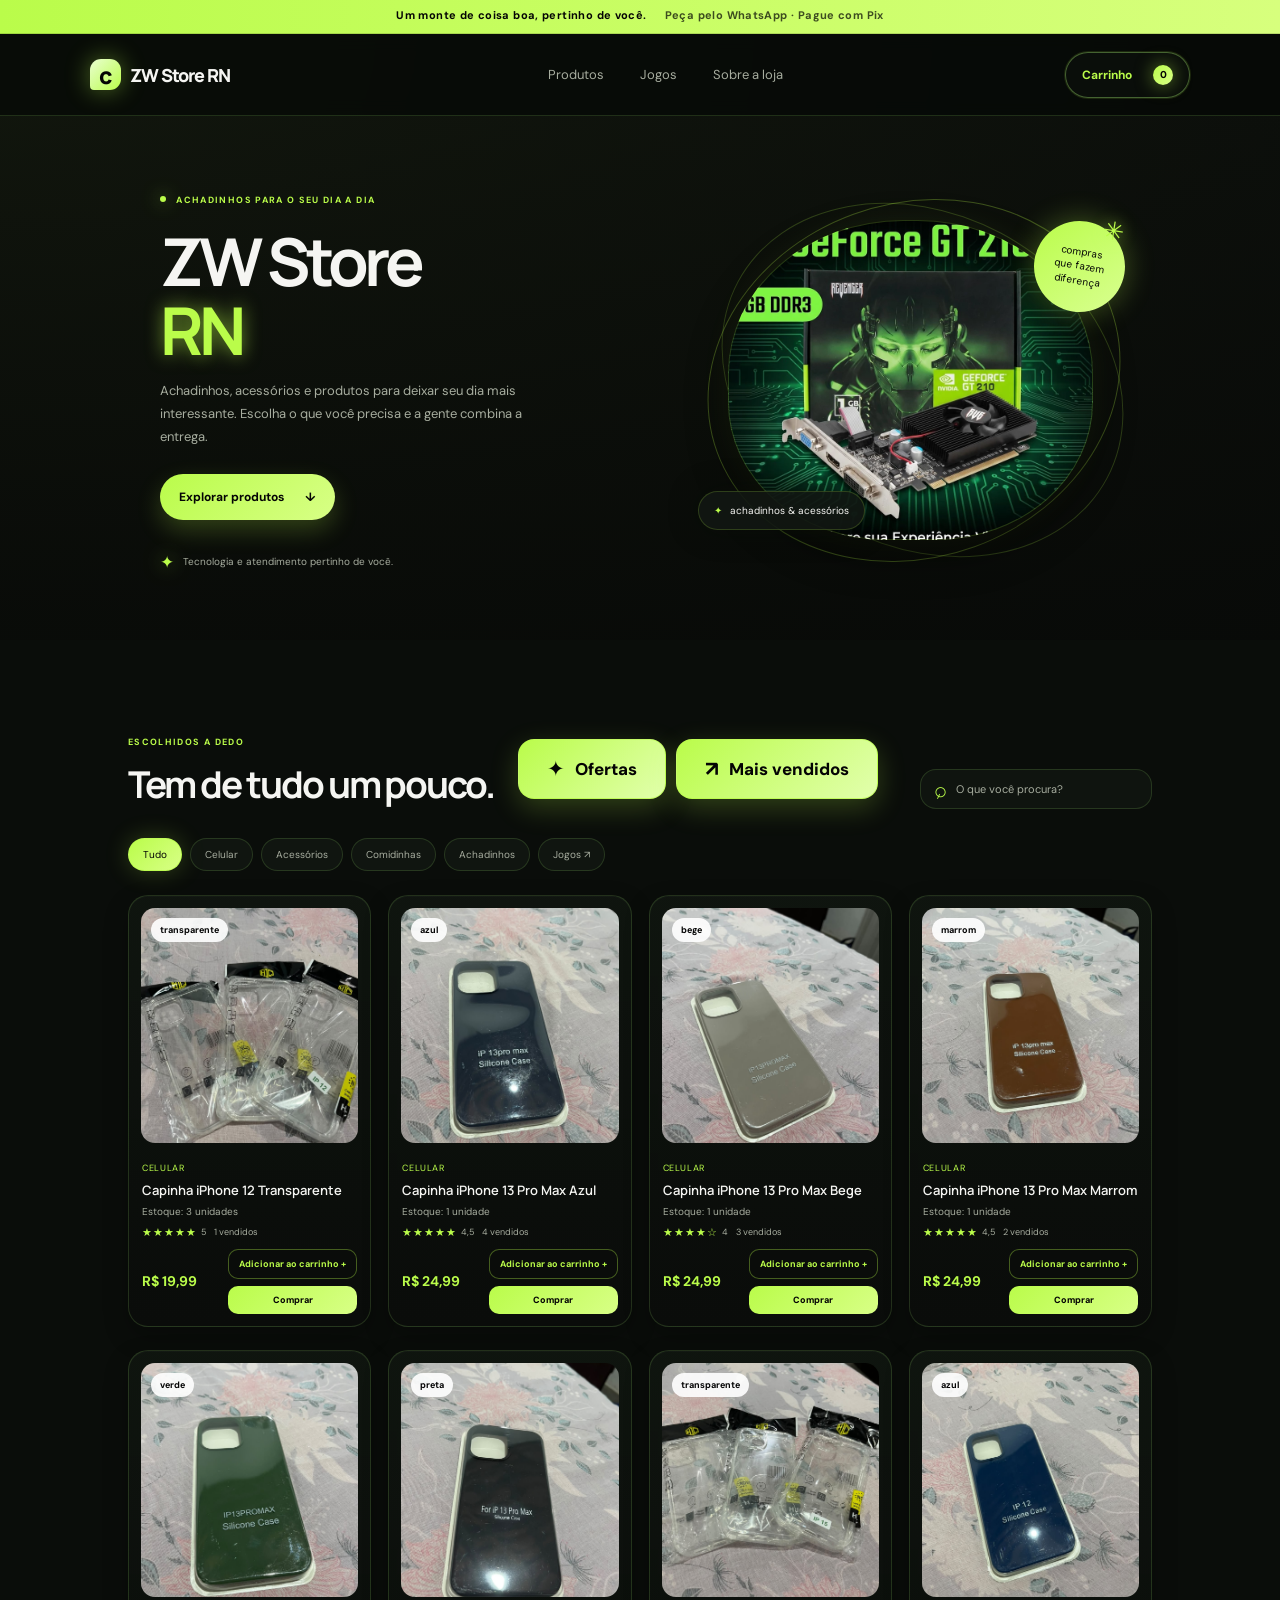
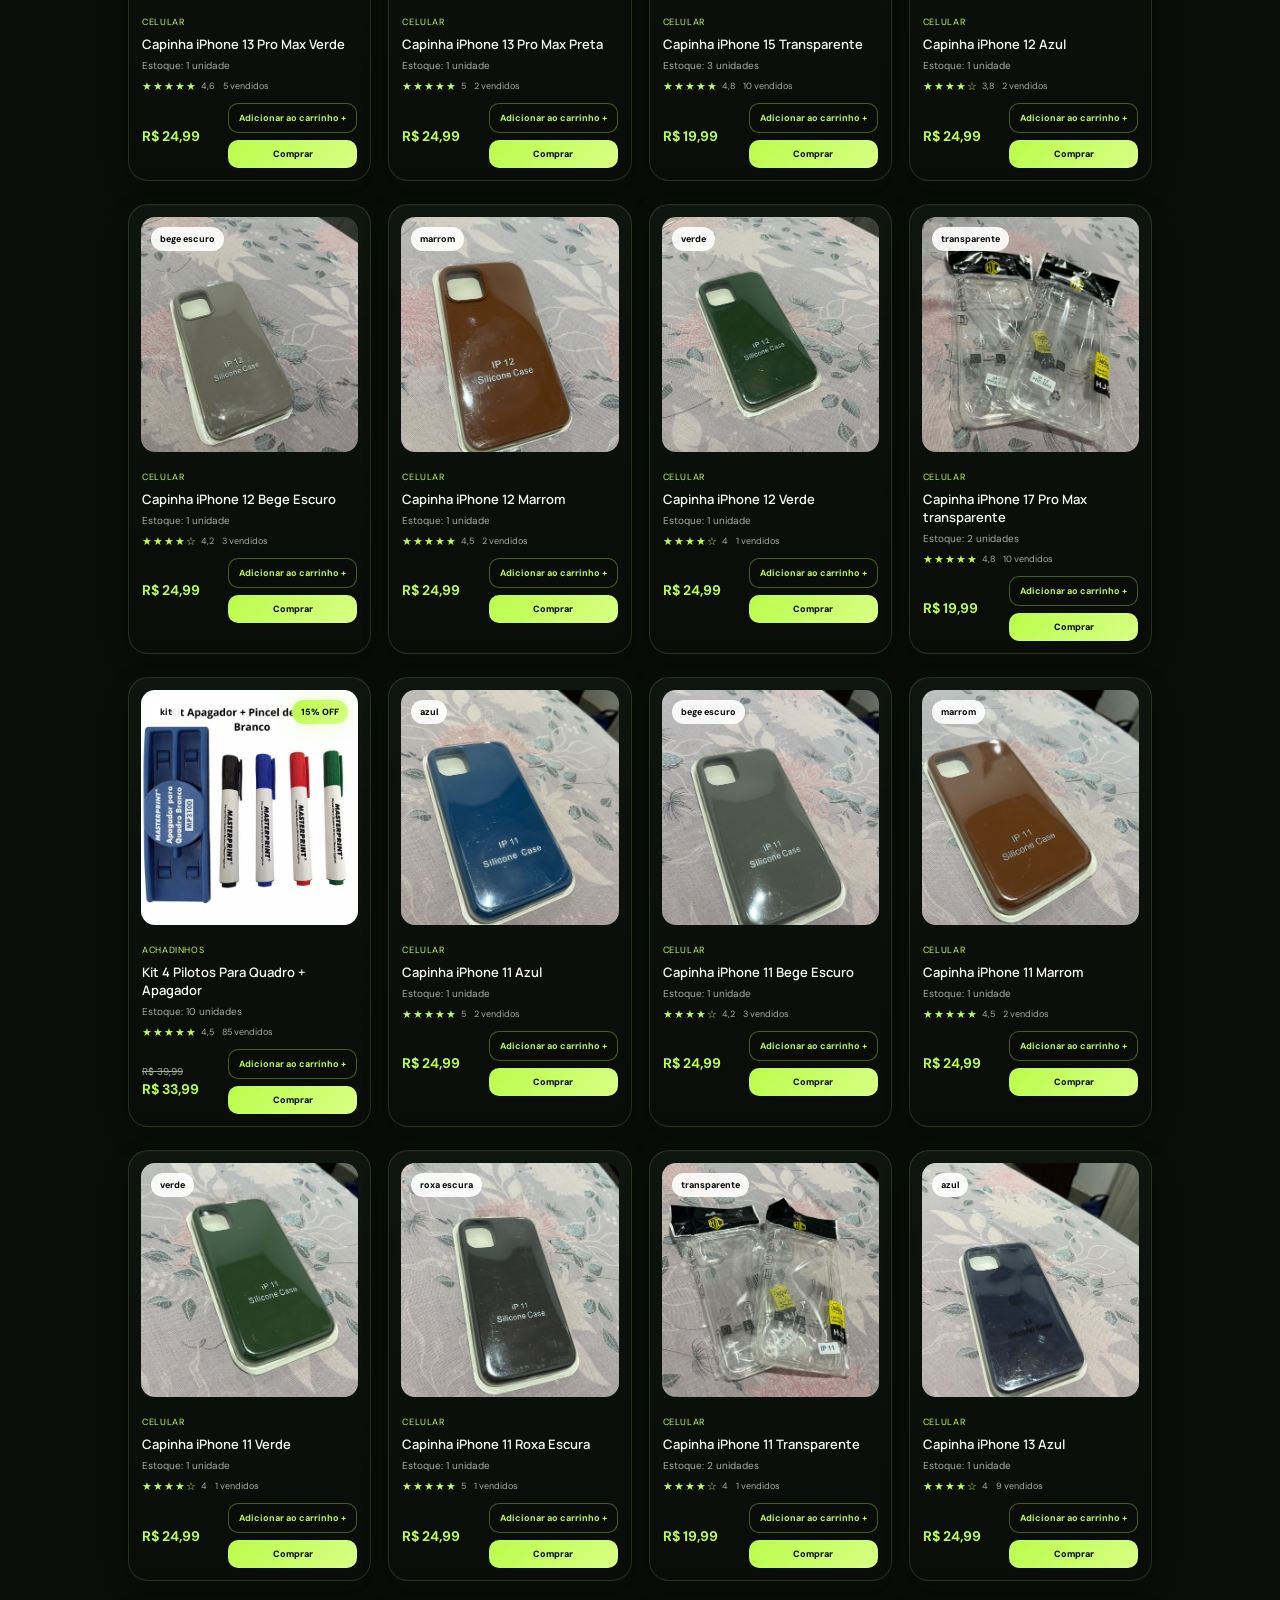
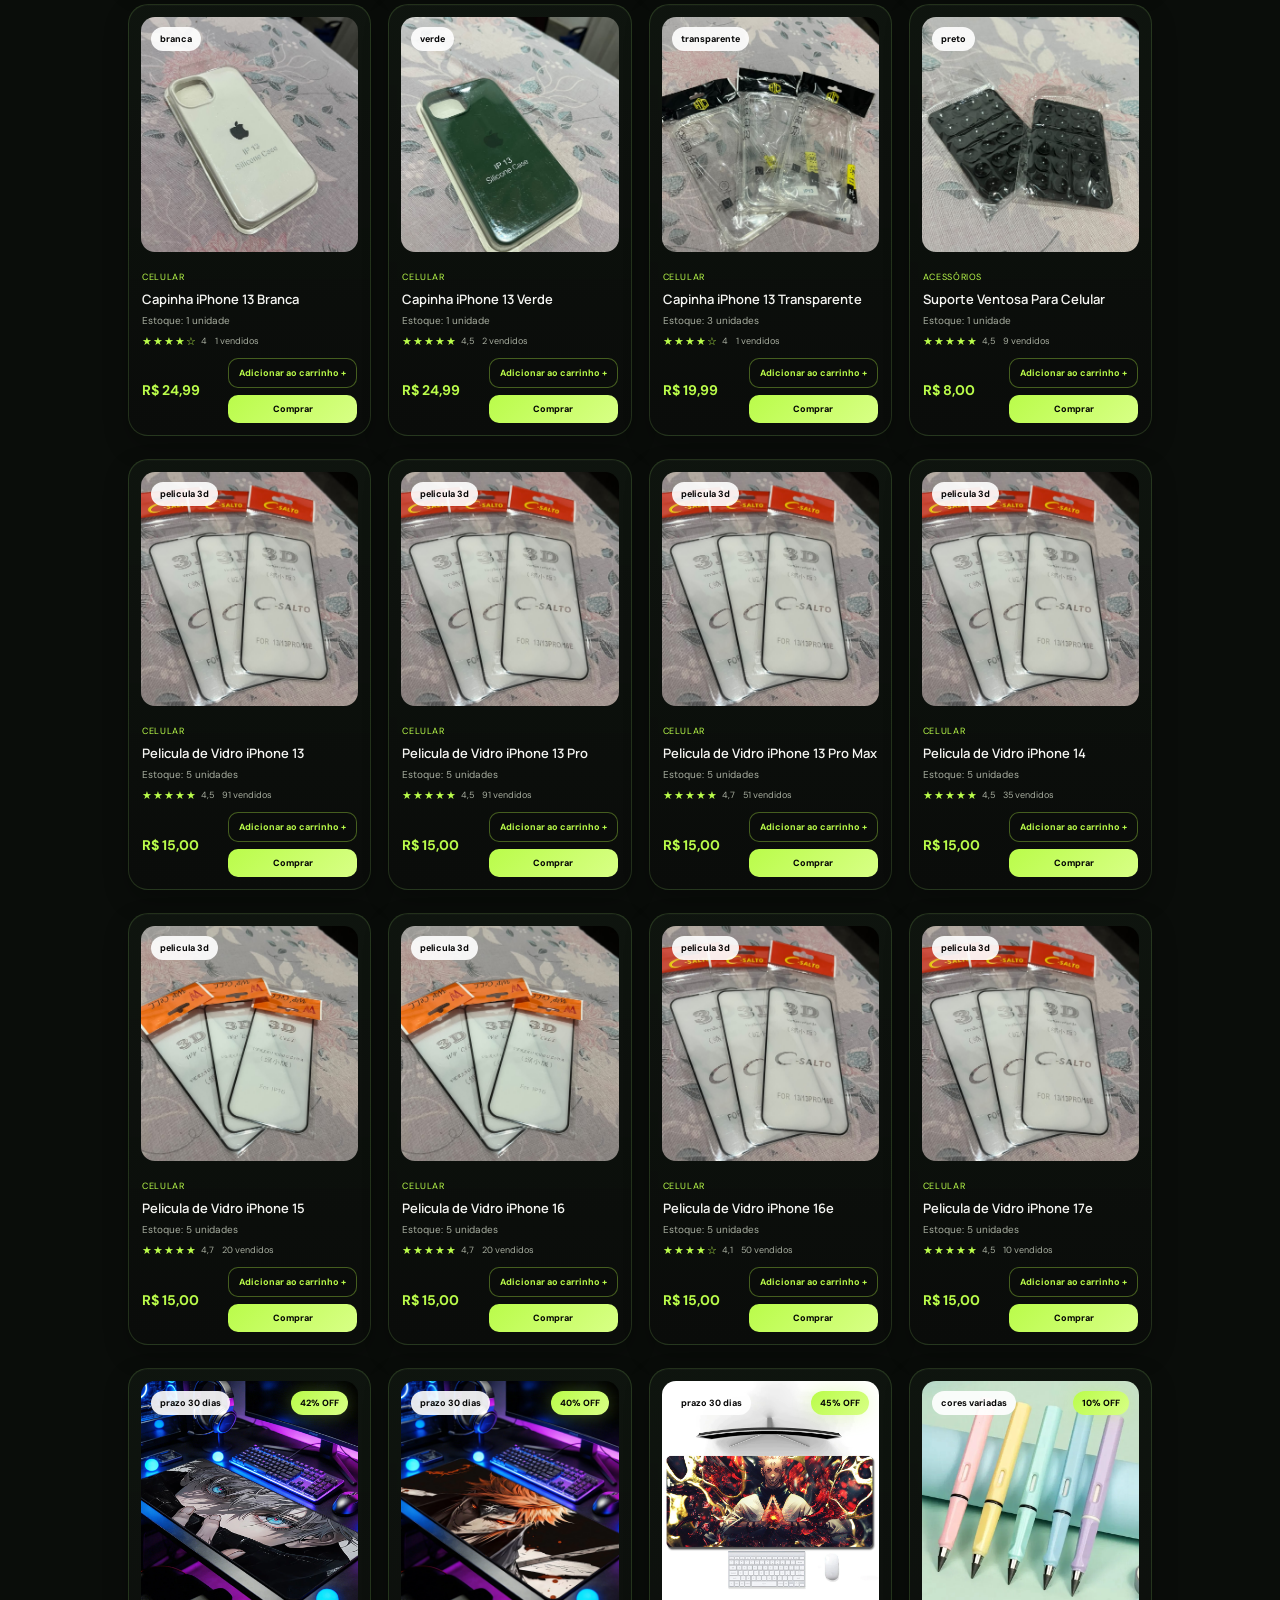
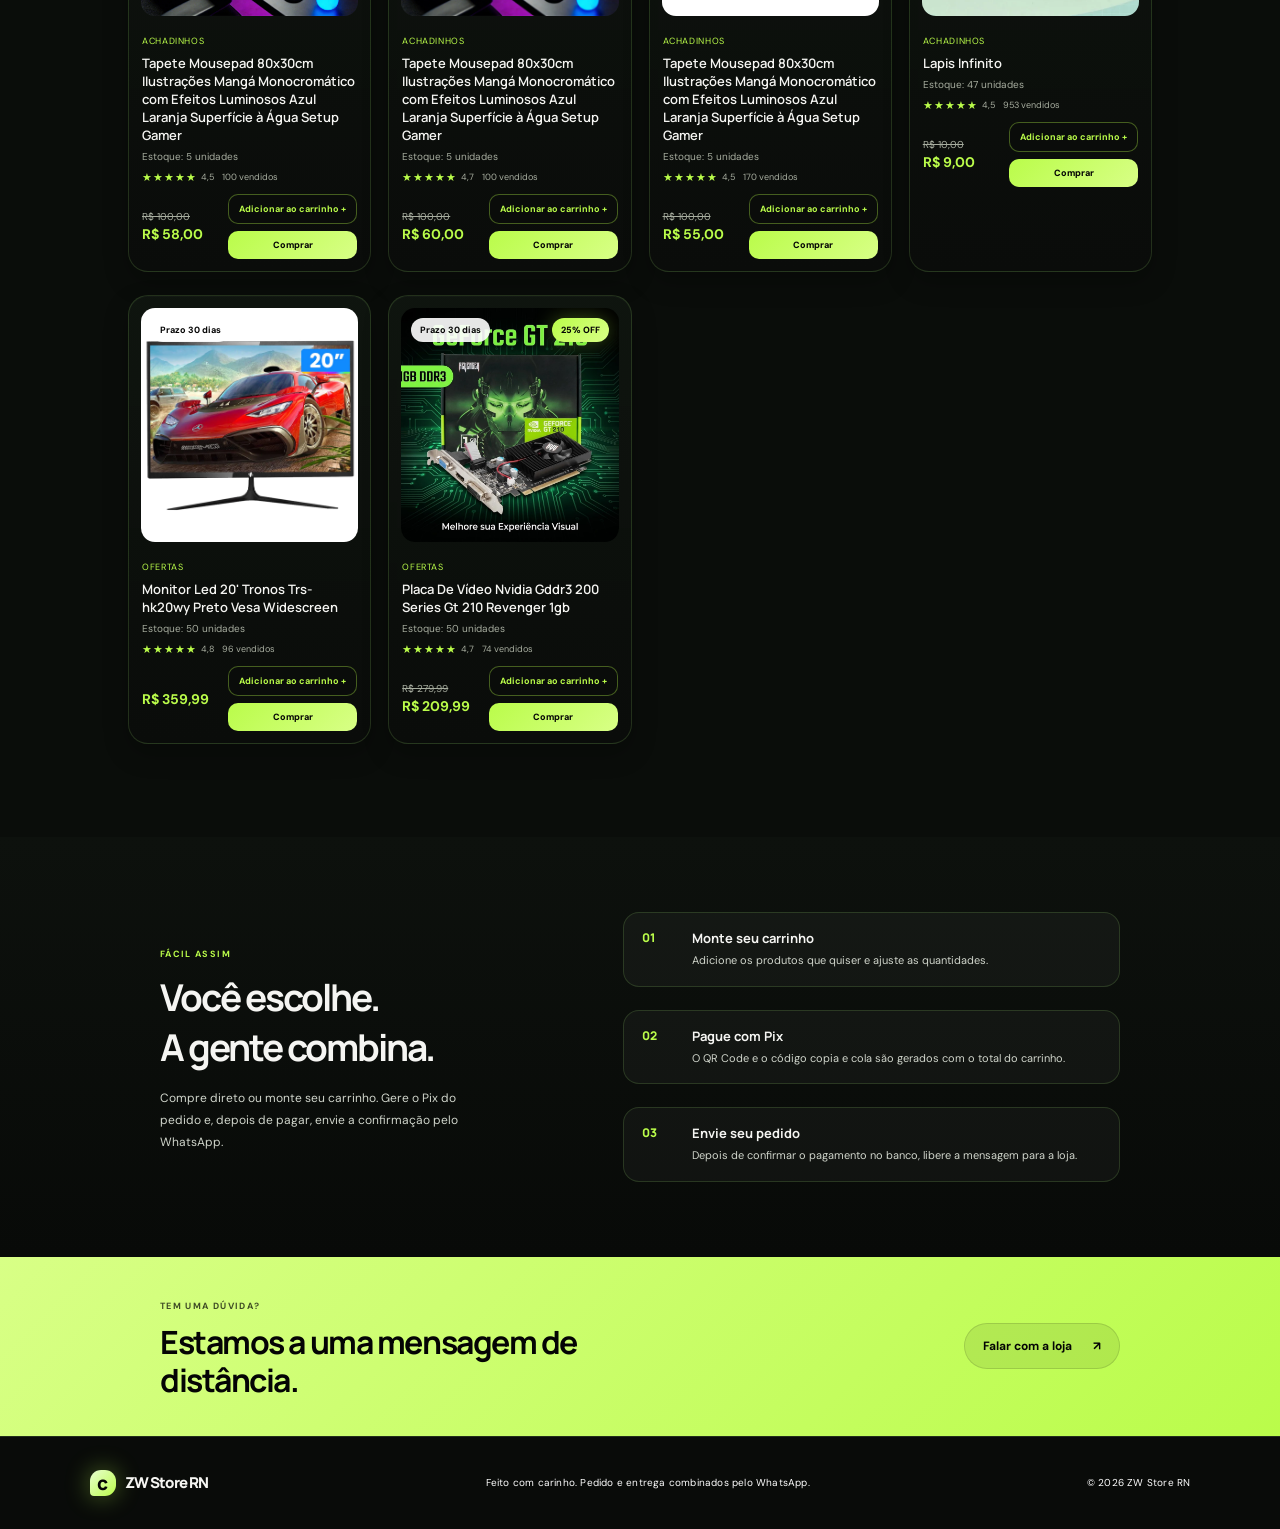
==== index.html @ 46b2888e "atualizacao_2.2" ====
<!doctype html>
<html lang="pt-BR">
  <head>
    <meta charset="UTF-8" />
    <meta name="viewport" content="width=device-width, initial-scale=1.0" />
    <meta
      name="description"
      content="ZW Store RN: tecnologia, acessórios e achadinhos. Peça pelo WhatsApp e pague com Pix."
    />
    <meta name="theme-color" content="#f7f5ef" />
    <title>ZW Store RN — Tecnologia e acessórios</title>
    <link rel="preconnect" href="https://fonts.googleapis.com" />
    <link rel="preconnect" href="https://fonts.gstatic.com" crossorigin />
    <link
      href="https://fonts.googleapis.com/css2?family=DM+Sans:wght@400;500;600;700&family=Manrope:wght@400;500;600;700;800&display=swap"
      rel="stylesheet"
    />
    <link rel="stylesheet" href="style.css" />
    <script src="app.js" defer></script>
  </head>
  <body>
    <div class="announcement">
      <span>Um monte de coisa boa, pertinho de você.</span>
      <span class="announcement-detail">Peça pelo WhatsApp · Pague com Pix</span>
    </div>

    <header class="site-header">
      <a class="brand" href="#" aria-label="ZW Store RN — início">
        <span class="brand-icon" aria-hidden="true">c</span>
        <span class="brand-name">ZW Store RN</span>
      </a>
      <nav class="main-nav" aria-label="Navegação principal">
        <a href="#produtos">Produtos</a>
        <a href="./jogos.html">Jogos</a>
        <a href="#sobre">Sobre a loja</a>
      </nav>
      <button class="header-cta cart-trigger" id="cart-open" type="button" aria-haspopup="dialog" aria-controls="cart-dialog">
        Carrinho <span class="cart-count" id="cart-count">0</span>
      </button>
    </header>

    <main>
      <section class="hero" aria-labelledby="hero-title">
        <div class="hero-copy">
          <span class="eyebrow"><span class="eyebrow-dot"></span> ACHADINHOS PARA O SEU DIA A DIA</span>
          <h1 id="hero-title">ZW Store<br /><span>RN</span></h1>
          <p>Achadinhos, acessórios e produtos para deixar seu dia mais interessante. Escolha o que você precisa e a gente combina a entrega.</p>
          <a class="primary-button" href="#produtos">Explorar produtos <span aria-hidden="true">↓</span></a>
          <div class="hero-note">
            <span class="note-icon" aria-hidden="true">✦</span>
            <span>Tecnologia e atendimento pertinho de você.</span>
          </div>
        </div>
        <div class="hero-art" aria-label="Seleção especial de produtos">
          <div class="hero-orbit orbit-one"></div>
          <div class="hero-orbit orbit-two"></div>
          <div class="hero-photo"></div>
          <div class="hero-sticker"><span>compras<br />que fazem diferença</span><b>✳</b></div>
          <div class="hero-tag"><span>✦</span> achadinhos & acessórios</div>
        </div>
      </section>

      <section class="catalog section-wrap" id="produtos" aria-labelledby="catalog-title">
        <div class="section-heading">
          <div class="catalog-title-group">
            <div class="catalog-title-copy">
              <span class="eyebrow">ESCOLHIDOS A DEDO</span>
              <h2 id="catalog-title">Tem de tudo um pouco.</h2>
            </div>
            <div class="catalog-feature-buttons">
              <button class="offers-feature-button" id="offers-feature-button" type="button" data-category="Ofertas" aria-pressed="false">
                <span aria-hidden="true">✦</span> Ofertas
              </button>
              <button class="offers-feature-button" id="bestsellers-feature-button" type="button" data-category="Mais vendidos" aria-pressed="false">
                <span aria-hidden="true">↗</span> Mais vendidos
              </button>
            </div>
          </div>
          <label class="search-box">
            <span aria-hidden="true">⌕</span>
            <input id="search" type="search" placeholder="O que você procura?" aria-label="Buscar produtos" />
          </label>
        </div>

        <div class="category-list" role="group" aria-label="Filtrar por categoria">
          <button class="category-chip active" type="button" data-category="Todos" aria-pressed="true">Tudo</button>
          <button class="category-chip" type="button" data-category="Celular" aria-pressed="false">Celular</button>
          <button class="category-chip" type="button" data-category="Acessórios" aria-pressed="false">Acessórios</button>
          <button class="category-chip" type="button" data-category="Comidinhas" aria-pressed="false">Comidinhas</button>
          <button class="category-chip" type="button" data-category="Achadinhos" aria-pressed="false">Achadinhos</button>
          <a class="category-chip" href="./jogos.html">Jogos ↗</a>
        </div>

        <div class="product-grid" id="product-grid" aria-live="polite"></div>
        <p class="empty-state" id="empty-state" hidden>Nenhum produto encontrado. Tente outra busca.</p>
      </section>

      <div class="product-detail-backdrop" id="product-detail-backdrop" hidden>
        <section class="product-detail-dialog" id="product-detail-dialog" role="dialog" aria-modal="true" aria-labelledby="product-detail-title">
          <button class="product-detail-close" id="product-detail-close" type="button" aria-label="Fechar detalhes do produto">×</button>
          <img class="product-detail-image" id="product-detail-image" alt="" />
          <div class="product-detail-content">
            <span class="product-category" id="product-detail-category"></span>
            <h2 id="product-detail-title"></h2>
            <div class="product-detail-price" id="product-detail-price"></div>
            <p class="product-detail-description" id="product-detail-description"></p>
            <div class="product-detail-stats">
              <div>
                <span class="product-detail-stat-label">Avaliação</span>
                <div class="product-detail-rating">
                  <span class="product-detail-stars" id="product-detail-stars" aria-hidden="true"></span>
                  <span id="product-detail-rating"></span>
                </div>
              </div>
              <div>
                <span class="product-detail-stat-label">Comprados</span>
                <strong id="product-detail-purchases"></strong>
              </div>
            </div>
            <section class="product-reviews" aria-labelledby="product-reviews-title">
              <h3 id="product-reviews-title">Avaliações deste produto</h3>
              <div class="reviews-list" id="product-reviews-list" aria-live="polite">
                <p class="reviews-empty" id="product-reviews-empty">Carregando avaliações...</p>
              </div>
              <div class="reviews-import">
                <label class="reviews-import-button" for="approved-reviews-file">Carregar avaliações aprovadas</label>
                <input id="approved-reviews-file" type="file" accept=".json,application/json" />
                <p class="reviews-import-status" id="reviews-import-status" role="status"></p>
              </div>
              <form class="review-form" id="review-form">
                <h3>Avalie este produto</h3>
                <p>Ao enviar, seu aplicativo de e-mail abrirá com a avaliação pronta para macedo.samuel@escolar.ifrn.edu.br. Se não abrir, você poderá compor a mensagem pelo Gmail no navegador. Revise e confirme o envio; seu e-mail não será publicado nas avaliações.</p>
                <div class="review-form-fields">
                  <label for="review-name">Seu nome</label>
                  <input id="review-name" name="name" type="text" maxlength="50" autocomplete="name" required />
                  <label for="review-email">Seu e-mail</label>
                  <input id="review-email" name="email" type="email" maxlength="254" autocomplete="email" required />
                  <label for="review-rating">Sua nota</label>
                  <select id="review-rating" name="rating" required>
                    <option value="">Escolha de 1 a 5 estrelas</option>
                    <option value="5">★★★★★ — 5 estrelas</option>
                    <option value="4">★★★★☆ — 4 estrelas</option>
                    <option value="3">★★★☆☆ — 3 estrelas</option>
                    <option value="2">★★☆☆☆ — 2 estrelas</option>
                    <option value="1">★☆☆☆☆ — 1 estrela</option>
                  </select>
                  <label for="review-message">Comentário</label>
                  <textarea id="review-message" name="message" rows="3" maxlength="500" required></textarea>
                </div>
                <button class="checkout-button review-submit" type="submit">Enviar avaliação por e-mail</button>
                <a class="review-email-fallback" id="review-email-fallback" target="_blank" rel="noopener noreferrer" hidden>Se o app não abrir, compor pelo Gmail no navegador</a>
                <p class="review-status" id="review-status" role="status"></p>
              </form>
            </section>
            <div class="product-detail-actions">
              <button class="order-button" id="product-detail-add" type="button">Adicionar ao carrinho</button>
              <button class="direct-buy-button" id="product-detail-buy" type="button">Comprar</button>
            </div>
          </div>
        </section>
      </div>

      <div class="cart-backdrop" id="cart-backdrop" hidden>
        <section class="cart-dialog" id="cart-dialog" role="dialog" aria-modal="true" aria-labelledby="cart-title">
          <div class="cart-heading">
            <div>
              <span class="eyebrow">SEUS ACHADINHOS</span>
              <h2 id="cart-title">Meu carrinho</h2>
            </div>
            <button class="cart-close" id="cart-close" type="button" aria-label="Fechar carrinho">×</button>
          </div>
          <div class="cart-items" id="cart-items" aria-live="polite"></div>
          <p class="cart-empty" id="cart-empty">Seu carrinho ainda está vazio. Escolha seus produtos favoritos!</p>
          <div class="cart-summary" id="cart-summary" hidden>
            <div class="cart-total"><span>Subtotal</span><strong id="cart-subtotal"></strong></div>
            <div class="cart-discount" id="cart-discount-row" hidden><span>Descontos nos produtos</span><strong id="cart-discount"></strong></div>
            <div class="cart-discount" id="cart-volume-discount-row" hidden><span id="cart-volume-discount-label"></span><strong id="cart-volume-discount"></strong></div>
            <div class="cart-total"><span>Total dos produtos</span><strong id="cart-total"></strong></div>
            <p class="cart-promotion-hint" id="cart-discount-hint" hidden></p>
            <p>Entrega combinada pelo WhatsApp.</p>
            <form class="customer-form" id="customer-form">
              <h3>Dados para o pedido</h3>
              <p>Preencha antes de gerar o Pix. Os dados ficam salvos neste navegador e serão enviados pelo WhatsApp junto do pedido.</p>
              <label class="customer-field customer-field-wide" for="customer-name">
                Nome completo
                <input id="customer-name" name="name" type="text" autocomplete="name" minlength="3" required />
              </label>
              <label class="customer-field" for="customer-cpf">
                CPF
                <input id="customer-cpf" name="cpf" type="text" inputmode="numeric" autocomplete="off" pattern="[0-9]{11}|[0-9]{3}\.[0-9]{3}\.[0-9]{3}-[0-9]{2}" title="Digite os 11 números do CPF, com ou sem pontuação." required />
              </label>
              <label class="customer-field" for="customer-cep">
                CEP
                <input id="customer-cep" name="cep" type="text" inputmode="numeric" autocomplete="postal-code" pattern="[0-9]{8}|[0-9]{5}-[0-9]{3}" title="Digite os 8 números do CEP, com ou sem hífen." required />
              </label>
              <label class="customer-field customer-field-wide" for="customer-street">
                Rua
                <input id="customer-street" name="street" type="text" autocomplete="street-address" required />
              </label>
              <label class="customer-field" for="customer-house-number">
                N° de casa
                <input id="customer-house-number" name="houseNumber" type="text" autocomplete="off" required />
              </label>
              <label class="customer-field" for="customer-email">
                E-mail
                <input id="customer-email" name="email" type="email" autocomplete="email" required />
              </label>
            </form>
            <button class="checkout-button" id="checkout-button" type="submit" form="customer-form">Salvar dados e gerar Pix <span aria-hidden="true">↗</span></button>
            <section class="payment-details" id="payment-details" aria-labelledby="payment-title" hidden>
              <h3 id="payment-title">Pague com Pix</h3>
              <strong class="pix-amount" id="pix-amount"></strong>
              <p>Escaneie o QR Code no aplicativo do seu banco ou copie o código Pix. O valor corresponde ao total do pedido.</p>
              <img class="pix-qr-code" id="pix-qr-code" alt="" width="240" height="240" />
              <label class="pix-code-label" for="pix-code">Código Pix copia e cola</label>
              <textarea id="pix-code" class="pix-code" readonly rows="4" aria-label="Código Pix copia e cola"></textarea>
              <button class="copy-pix-button" id="copy-pix-button" type="button">Copiar código Pix</button>
              <p class="payment-notice" id="payment-notice" role="status"></p>
              <button class="send-order-button" id="send-order-button" type="button" hidden>Já paguei — enviar pedido pelo WhatsApp</button>
            </section>
          </div>
        </section>
      </div>

      <section class="how-it-works" id="sobre">
        <div class="how-copy">
          <span class="eyebrow">FÁCIL ASSIM</span>
          <h2>Você escolhe.<br />A gente combina.</h2>
          <p>Compre direto ou monte seu carrinho. Gere o Pix do pedido e, depois de pagar, envie a confirmação pelo WhatsApp.</p>
        </div>
        <div class="steps">
          <article class="step">
            <span class="step-number">01</span>
            <div><h3>Monte seu carrinho</h3><p>Adicione os produtos que quiser e ajuste as quantidades.</p></div>
          </article>
          <article class="step">
            <span class="step-number">02</span>
            <div><h3>Pague com Pix</h3><p>O QR Code e o código copia e cola são gerados com o total do carrinho.</p></div>
          </article>
          <article class="step">
            <span class="step-number">03</span>
            <div><h3>Envie seu pedido</h3><p>Depois de confirmar o pagamento no banco, libere a mensagem para a loja.</p></div>
          </article>
        </div>
      </section>

      <section class="closing-banner">
        <div>
          <span class="eyebrow">TEM UMA DÚVIDA?</span>
          <h2>Estamos a uma mensagem de distância.</h2>
        </div>
        <a class="light-button" id="contact-link" href="#produtos">Falar com a loja <span aria-hidden="true">↗</span></a>
      </section>
    </main>

    <footer class="site-footer">
      <a class="brand footer-brand" href="#" aria-label="ZW Store RN — início">
        <span class="brand-icon" aria-hidden="true">c</span>
        <span class="brand-name">ZW Store RN</span>
      </a>
      <p>Feito com carinho. Pedido e entrega combinados pelo WhatsApp.</p>
      <span class="copyright">© <span id="year"></span> ZW Store RN</span>
    </footer>
    <div class="setup-notice" id="setup-notice" role="status" hidden></div>
    <script src="comments.js" defer></script>
  </body>
</html>
---- style.css ----
:root {
  color-scheme: dark;
  --bg: #050505;
  --bg-soft: #101410;
  --panel: #111711;
  --panel-2: #171d18;
  --panel-3: #0d120e;
  --card: #121713;
  --card-strong: #101510;
  --line: rgba(177, 255, 120, 0.15);
  --line-strong: rgba(177, 255, 120, 0.35);
  --white: #f5f5f2;
  --muted: #a7ad9f;
  --green: #bafc4a;
  --green-strong: #9af51b;
  --green-soft: #e9ffd0;
  --green-deep: #0f1f12;
  --shadow: rgba(10, 20, 10, 0.72);
  --black: #040404;
  --orange: #c6ff72;
  font-family: "DM Sans", sans-serif;
  font-synthesis: none;
  text-rendering: optimizeLegibility;
}

* { box-sizing: border-box; }
html { scroll-behavior: smooth; }
body {
  margin: 0;
  color: var(--white);
  background:
    radial-gradient(circle at top left, rgba(186, 252, 74, 0.18), transparent 26%),
    radial-gradient(circle at bottom right, rgba(186, 252, 74, 0.08), transparent 30%),
    var(--bg);
}
a { color: inherit; text-decoration: none; }
button, input { font: inherit; }
button, a { -webkit-tap-highlight-color: transparent; }

.announcement {
  min-height: 34px;
  padding: 8px 5.5%;
  display: flex;
  justify-content: center;
  gap: 18px;
  color: var(--black);
  background: linear-gradient(90deg, var(--green) 0%, #d7ff7d 100%);
  font-size: 11px;
  font-weight: 700;
  letter-spacing: .035em;
  box-shadow: inset 0 -1px 0 rgba(0,0,0,0.15);
}
.announcement-detail { color: rgba(0, 0, 0, 0.7); }
.site-header {
  height: 82px;
  padding: 0 7%;
  display: flex;
  align-items: center;
  justify-content: space-between;
  background: rgba(6, 9, 7, 0.9);
  border-bottom: 1px solid var(--line);
  backdrop-filter: blur(8px);
  position: sticky;
  top: 0;
  z-index: 5;
}
.brand { display: inline-flex; align-items: center; gap: 9px; }
.brand-icon {
  width: 31px; height: 31px; display: grid; place-items: center; border-radius: 11px 11px 11px 4px;
  color: var(--black); background: linear-gradient(135deg, var(--green-soft), var(--green));
  font-family: Manrope, sans-serif; font-size: 23px; font-weight: 800;
  box-shadow: 0 0 24px rgba(186, 252, 74, 0.4);
}
.brand-name { font-family: Manrope, sans-serif; font-weight: 800; letter-spacing: -.055em; font-size: 18px; color: var(--white); }
.brand-name span { color: var(--muted); font-weight: 500; }
.main-nav { display: flex; gap: 36px; margin-left: 35px; color: var(--muted); font-size: 13px; }
.main-nav a:hover, .site-footer a:hover { color: var(--green); }
.header-cta, .primary-button, .light-button {
  display: inline-flex; align-items: center; justify-content: center; gap: 21px; border-radius: 999px;
  font-size: 12px; font-weight: 700; transition: transform .2s, box-shadow .2s, background .2s;
}
.header-cta { padding: 12px 16px; color: var(--green); border: 1px solid var(--line-strong); background: rgba(14, 18, 14, 0.7); box-shadow: 0 0 0 1px rgba(186, 252, 74, 0.12); }
.cart-trigger { cursor: pointer; font-family: inherit; }
.cart-count { min-width: 20px; height: 20px; display: inline-grid; place-items: center; padding: 0 5px; border-radius: 50%; color: var(--black); background: linear-gradient(135deg, var(--green), #d8ff86); font-size: 10px; font-weight: 800; box-shadow: 0 0 18px rgba(186, 252, 74, 0.5); }
.header-cta:hover, .light-button:hover { transform: translateY(-2px); }
.hero {
  min-height: 524px; padding: 66px 10% 62px 12.5%; display: grid; grid-template-columns: 1fr 1fr;
  align-items: center; gap: 34px; overflow: hidden; background: linear-gradient(180deg, rgba(12, 15, 12, 0.8), rgba(8, 10, 8, 0.95));
}
.hero-copy { position: relative; z-index: 1; }
.eyebrow { color: var(--green); font-size: 9px; font-weight: 700; letter-spacing: .15em; }
.eyebrow-dot { width: 6px; height: 6px; display: inline-block; margin: 0 7px 1px 0; border-radius: 50%; background: var(--green); box-shadow: 0 0 18px rgba(186, 252, 74, 0.8); }
h1, h2, h3, p { margin-top: 0; }
h1, h2 { font-family: Manrope, sans-serif; }
.hero h1 { margin: 19px 0 14px; font-size: clamp(42px, 5.2vw, 66px); line-height: 1.04; letter-spacing: -.07em; font-weight: 700; }
.hero h1 span { color: var(--green); text-shadow: 0 0 18px rgba(186, 252, 74, 0.6); }
.hero-copy > p { max-width: 380px; margin-bottom: 25px; color: var(--muted); font-size: 13px; line-height: 1.8; }
.primary-button { min-height: 46px; padding: 0 19px; color: var(--black); background: linear-gradient(135deg, var(--green) 0%, #d8ff86 100%); box-shadow: 0 10px 24px rgba(186, 252, 74, 0.22); }
.primary-button:hover { transform: translateY(-2px); box-shadow: 0 16px 28px rgba(186, 252, 74, 0.28); }
.hero-note { display: flex; align-items: center; gap: 9px; margin-top: 31px; color: var(--muted); font-size: 10px; }
.note-icon { color: var(--green); font-size: 17px; filter: drop-shadow(0 0 10px rgba(186, 252, 74, 0.7)); }
.hero-art { position: relative; width: min(100%, 430px); height: 360px; justify-self: center; }
.hero-photo {
  position: absolute; inset: 20px 35px 20px 30px; z-index: 1; border-radius: 48% 48% 43% 43%;
  background: #101410 url("./placagddr3.jpg.jpeg") center / cover;
  box-shadow: 0 15px 40px rgba(0,0,0,0.45), 0 0 28px rgba(186, 252, 74, 0.08);
  border: 1px solid rgba(186, 252, 74, 0.2);
}
body[data-catalog="games"] .hero-photo { background-image: url("./FF.jpg.jpeg"); }
.hero-orbit { position: absolute; border: 1px solid rgba(186, 252, 74, 0.28); border-radius: 50%; transform: rotate(-20deg); }
.orbit-one { inset: 3px 4px 2px 6px; }
.orbit-two { inset: 13px -4px 13px 15px; border-color: rgba(186, 252, 74, 0.2); transform: rotate(28deg); }
.hero-sticker {
  position: absolute; z-index: 2; top: 21px; right: 3px; width: 91px; height: 91px; display: grid; place-content: center;
  border-radius: 50%; color: var(--black); background: linear-gradient(135deg, var(--green), #d9ff91); text-align: center; font-size: 10px; line-height: 1.45; transform: rotate(9deg);
  box-shadow: 0 0 30px rgba(186, 252, 74, 0.32);
}
.hero-sticker b { position: absolute; top: -12px; right: 7px; color: var(--green); font-size: 25px; text-shadow: 0 0 15px rgba(186, 252, 74, 0.6); }
.hero-tag { position: absolute; z-index: 2; bottom: 30px; left: 0; padding: 12px 15px; border-radius: 30px; color: var(--white); background: rgba(18, 23, 19, 0.88); border: 1px solid rgba(186, 252, 74, 0.18); box-shadow: 0 0 30px rgba(7, 12, 7, 0.42); font-size: 10px; }
.hero-tag span { margin-right: 5px; color: var(--green); }
.section-wrap { padding: 89px 10% 93px; background: #0a0d0a; }
.section-heading { display: flex; align-items: end; justify-content: space-between; gap: 20px; }
.catalog-title-group { display: flex; align-items: center; gap: 24px; }
.catalog-feature-buttons { display: flex; align-items: center; gap: 10px; }
.catalog-title-copy { min-width: 0; }
.offers-feature-button { min-height: 60px; padding: 0 28px; display: inline-flex; align-items: center; justify-content: center; gap: 10px; border: 1px solid rgba(186, 252, 74, 0.65); border-radius: 16px; color: var(--black); background: linear-gradient(135deg, var(--green), #e2ffad); box-shadow: 0 9px 28px rgba(186, 252, 74, 0.22); font-size: 17px; font-weight: 800; cursor: pointer; transition: transform .2s, box-shadow .2s, background .2s; }
.offers-feature-button:hover, .offers-feature-button.active { transform: translateY(-2px); background: linear-gradient(135deg, #d8ff86, var(--green)); box-shadow: 0 12px 34px rgba(186, 252, 74, 0.34); }
.offers-feature-button > span { font-size: 21px; }
.section-heading h2, .how-copy h2 { margin: 9px 0 0; font-size: clamp(27px, 3.2vw, 37px); letter-spacing: -.055em; }
.search-box { width: 232px; height: 40px; display: flex; align-items: center; gap: 8px; padding: 0 12px; border: 1px solid var(--line); border-radius: 16px; color: var(--muted); background: rgba(17, 23, 17, 0.8); }
.search-box > span { font-size: 22px; transform: rotate(-20deg); color: var(--green); }
.search-box input { width: 100%; border: 0; outline: 0; color: var(--white); background: transparent; font-size: 11px; }
.search-box input::placeholder { color: var(--muted); }
.category-list { display: flex; flex-wrap: wrap; gap: 8px; margin: 29px 0 24px; }
.category-chip { padding: 9px 14px; border: 1px solid var(--line); border-radius: 999px; color: var(--muted); background: rgba(17, 23, 17, 0.9); font-size: 10px; cursor: pointer; transition: .2s; }
.category-chip:hover { border-color: rgba(186, 252, 74, 0.5); color: var(--green); }
.category-chip.active { border-color: rgba(186, 252, 74, 0.7); color: var(--black); background: linear-gradient(135deg, var(--green), #d8ff86); box-shadow: 0 0 24px rgba(186, 252, 74, 0.22); }
.product-grid { display: grid; grid-template-columns: repeat(4, minmax(0, 1fr)); gap: 23px 17px; }
.product-card { min-width: 0; background: linear-gradient(180deg, rgba(17, 23, 17, 0.8), rgba(10, 12, 10, 1)); border: 1px solid var(--line); border-radius: 20px; padding: 12px; box-shadow: inset 0 1px 0 rgba(255,255,255,0.02), 0 10px 24px rgba(0,0,0,0.25); }
.product-image { position: relative; aspect-ratio: 1 / 1.08; overflow: hidden; border-radius: 14px; background: #111711; }
.product-image img { width: 100%; height: 100%; display: block; object-fit: cover; transition: transform .35s; }
.product-card:hover .product-image img { transform: scale(1.045); }
.product-detail-trigger { position: absolute; inset: 0; width: 100%; height: 100%; padding: 0; border: 0; background: transparent; cursor: pointer; }
.product-detail-trigger img { width: 100%; height: 100%; display: block; object-fit: cover; transition: transform .35s; }
.product-detail-trigger:hover img { transform: scale(1.045); }
.product-label { position: absolute; top: 10px; left: 10px; padding: 6px 9px; border-radius: 20px; color: var(--black); background: rgba(255,255,255,0.9); font-size: 9px; font-weight: 700; }
.product-discount-badge { position: absolute; top: 10px; right: 10px; padding: 6px 9px; border-radius: 20px; color: var(--black); background: linear-gradient(135deg, var(--green), #d8ff86); font-size: 9px; font-weight: 800; box-shadow: 0 0 20px rgba(186, 252, 74, 0.3); }
.product-details { padding: 12px 1px 0; }
.product-category { color: var(--green); font-size: 9px; letter-spacing: .07em; text-transform: uppercase; }
.product-title { margin: 5px 0 9px; font-family: Manrope, sans-serif; font-size: 13px; font-weight: 600; color: var(--white); }
.product-detail-title-trigger { padding: 0; border: 0; color: inherit; background: transparent; font: inherit; text-align: left; cursor: pointer; }
.product-detail-title-trigger:hover { color: var(--green); }
.product-stock { margin: -3px 0 10px; color: var(--muted); font-size: 10px; }
.product-stock-empty { color: #ff9f7a; font-weight: 700; }
.product-social-proof { display: flex; flex-wrap: wrap; align-items: center; gap: 8px; margin: -3px 0 10px; color: var(--muted); font-size: 9px; }
.product-card-rating { display: inline-flex; align-items: center; gap: 4px; }
.product-card-stars { color: var(--green); font-size: 11px; letter-spacing: 1px; white-space: nowrap; }
.product-card-purchases { white-space: nowrap; }
.product-bottom { display: flex; justify-content: space-between; align-items: center; gap: 8px; }
.product-pricing { display: grid; gap: 2px; }
.product-price { color: var(--green); font-size: 14px; font-weight: 700; }
.product-original-price { color: var(--muted); font-size: 10px; text-decoration: line-through; }
.product-actions { display: grid; gap: 7px; }
.order-button { padding: 8px 10px; border: 1px solid rgba(186, 252, 74, 0.34); border-radius: 10px; color: var(--green); background: rgba(11, 13, 11, 0.8); font-size: 9px; font-weight: 700; cursor: pointer; }
.order-button:hover { color: var(--black); background: linear-gradient(135deg, var(--green), #d8ff86); border-color: transparent; box-shadow: 0 0 20px rgba(186, 252, 74, 0.24); }
.order-button:disabled { cursor: not-allowed; }
.order-button.out-of-stock { border-color: rgba(255,255,255,0.08); color: #c8d4c4; background: rgba(255,255,255,0.02); }
.direct-buy-button { padding: 8px 10px; border: 0; border-radius: 10px; color: var(--black); background: linear-gradient(135deg, var(--green), #d8ff86); font-size: 9px; font-weight: 800; cursor: pointer; }
.direct-buy-button:hover { box-shadow: 0 0 20px rgba(186, 252, 74, 0.3); }
.direct-buy-button:disabled { cursor: not-allowed; opacity: .55; }
.cart-added-animation { position: fixed; z-index: 20; left: 50%; bottom: 22px; display: inline-flex; align-items: center; gap: 9px; max-width: calc(100vw - 28px); padding: 12px 17px; border: 1px solid rgba(186, 252, 74, .34); border-radius: 999px; color: var(--white); background: rgba(17, 23, 17, .58); box-shadow: 0 8px 28px rgba(186, 252, 74, .11); backdrop-filter: blur(10px); -webkit-backdrop-filter: blur(10px); font-size: 12px; font-weight: 800; white-space: nowrap; pointer-events: none; transform: translate(-50%, 0); transition: transform 1.2s cubic-bezier(.22, .72, .24, 1), opacity .18s ease 1.02s; }
.cart-added-animation > span { display: grid; width: 20px; height: 20px; place-items: center; border-radius: 50%; color: var(--black); background: rgba(186, 252, 74, .70); font-size: 12px; }
.cart-added-animation.is-flying { opacity: 0; transform: translate(calc(-50% + var(--cart-fly-x)), var(--cart-fly-y)) scale(.72); }
.cart-backdrop { position: fixed; inset: 0; z-index: 10; display: flex; justify-content: flex-end; background: rgba(0,0,0,0.7); }
.cart-backdrop[hidden] { display: none; }
.cart-dialog { width: min(100%, 470px); height: 100%; display: flex; flex-direction: column; padding: 29px; overflow-y: auto; background: #0b0f0c; box-shadow: -15px 0 45px rgba(0,0,0,0.7); border-left: 1px solid var(--line); }
.cart-heading { display: flex; align-items: center; justify-content: space-between; padding-bottom: 22px; border-bottom: 1px solid var(--line); }
.cart-heading h2 { margin: 6px 0 0; font-size: 27px; letter-spacing: -.05em; color: var(--white); }
.cart-close { width: 36px; height: 36px; border: 1px solid var(--line); border-radius: 50%; color: var(--white); background: rgba(255,255,255,0.03); font-size: 25px; line-height: 1; cursor: pointer; }
.cart-items { display: grid; align-content: start; max-height: min(45vh, 500px); overflow-y: auto; overscroll-behavior: contain; }
.cart-item { display: grid; grid-template-columns: 67px minmax(0, 1fr) auto; gap: 13px; align-items: center; padding: 18px 0; border-bottom: 1px solid var(--line); }
.cart-item > img { width: 67px; height: 75px; border-radius: 12px; object-fit: cover; background: #111711; border: 1px solid rgba(186, 252, 74, 0.12); }
.cart-item-info { min-width: 0; }
.cart-item-info h3 { margin: 0 0 4px; font-family: Manrope, sans-serif; font-size: 12px; color: var(--white); }
.cart-item-info > span { color: var(--muted); font-size: 10px; }
.cart-line-total { align-self: start; padding-top: 2px; color: var(--green); font-size: 11px; }
.quantity-controls { display: flex; align-items: center; gap: 10px; margin-top: 10px; font-size: 11px; }
.quantity-controls button { width: 25px; height: 25px; border: 1px solid var(--line); border-radius: 8px; color: var(--green); background: rgba(255,255,255,0.02); cursor: pointer; }
.quantity-controls .remove-item { width: auto; border: 0; color: #ffb28f; font-size: 10px; }
.cart-empty { margin: auto 0; padding: 45px 20px; color: var(--muted); text-align: center; font-size: 13px; line-height: 1.7; }
.cart-summary { margin-top: auto; padding-top: 22px; border-top: 1px solid var(--line); }
.cart-summary[hidden] { display: none; }
.cart-total { display: flex; justify-content: space-between; font-size: 13px; }
.cart-total strong { color: var(--green); font-size: 16px; }
.cart-discount { display: flex; justify-content: space-between; margin-top: 8px; color: #d7ff7d; font-size: 12px; }
.cart-discount[hidden] { display: none; }
.cart-discount strong { font-size: 13px; }
.cart-summary > p { margin: 8px 0 18px; color: var(--muted); font-size: 10px; }
.checkout-button { width: 100%; min-height: 48px; display: flex; align-items: center; justify-content: center; gap: 12px; border: 0; border-radius: 14px; color: var(--black); background: linear-gradient(135deg, var(--green), #d8ff86); font-size: 12px; font-weight: 700; cursor: pointer; box-shadow: 0 12px 30px rgba(186, 252, 74, 0.24); }
.checkout-button:hover { box-shadow: 0 16px 36px rgba(186, 252, 74, 0.28); }
.empty-state { padding: 36px 0; color: var(--muted); text-align: center; font-size: 13px; }
.how-it-works { padding: 75px 12.5%; display: grid; grid-template-columns: .85fr 1.15fr; align-items: center; gap: 10%; background: linear-gradient(180deg, rgba(13,17,13,1), rgba(8,10,8,1)); }
.how-copy h2 { margin: 10px 0 15px; }
.how-copy > p { max-width: 330px; margin-bottom: 0; color: var(--muted); font-size: 12px; line-height: 1.85; }
.steps { display: grid; gap: 23px; }
.step { display: grid; grid-template-columns: 35px 1fr; gap: 15px; align-items: start; padding: 16px 18px; background: rgba(255,255,255,0.02); border: 1px solid var(--line); border-radius: 16px; }
.step-number { color: var(--green); font-family: Manrope, sans-serif; font-size: 12px; font-weight: 800; }
.step h3 { margin: 0 0 5px; font-family: Manrope, sans-serif; font-size: 13px; color: var(--white); }
.step p { margin: 0; color: var(--muted); font-size: 11px; line-height: 1.6; }
.closing-banner { min-height: 166px; padding: 36px 12.5%; display: flex; align-items: center; justify-content: space-between; gap: 24px; color: var(--black); background: linear-gradient(135deg, #d8ff86 0%, var(--green) 100%); }
.closing-banner .eyebrow { color: rgba(0,0,0,0.7); }
.closing-banner h2 { max-width: 420px; margin: 9px 0 0; font-size: clamp(23px, 3vw, 32px); line-height: 1.2; letter-spacing: -.045em; color: var(--black); }
.light-button { padding: 14px 18px; color: var(--black); background: rgba(0,0,0,0.08); border: 1px solid rgba(0,0,0,0.12); white-space: nowrap; }
.site-footer { min-height: 93px; padding: 22px 7%; display: flex; align-items: center; justify-content: space-between; gap: 15px; color: #fff; background: #090b09; border-top: 1px solid var(--line); }
.footer-brand .brand-icon { width: 26px; height: 26px; font-size: 19px; }
.footer-brand .brand-name { font-size: 15px; }
.footer-brand .brand-name span { color: var(--green); }
.site-footer p, .copyright { margin: 0; color: #fff; font-size: 10px; letter-spacing: 0.02em; }
.setup-notice { position: fixed; right: 16px; bottom: 16px; z-index: 5; max-width: 360px; padding: 14px 16px; border: 1px solid rgba(186, 252, 74, 0.28); border-radius: 12px; color: var(--white); background: rgba(20, 26, 20, 0.96); box-shadow: 0 8px 24px rgba(0,0,0,0.5); font-size: 12px; line-height: 1.5; }

@media (min-width: 1400px) {
  .hero { padding-right: max(10%, calc((100% - 1120px) / 2)); padding-left: max(12.5%, calc((100% - 1060px) / 2)); }
  .section-wrap { padding-right: max(10%, calc((100% - 1120px) / 2)); padding-left: max(10%, calc((100% - 1120px) / 2)); }
}
@media (max-width: 800px) {
  .site-header { height: 70px; padding: 0 5%; }
  .hero { padding: 58px 7% 48px; grid-template-columns: 1.1fr .9fr; gap: 10px; }
  .hero-art { height: 300px; }
  .hero-photo { inset: 22px 24px; }
  .section-wrap { padding: 70px 7%; }
  .product-grid { grid-template-columns: repeat(2, minmax(0, 1fr)); gap: 23px 14px; }
  .how-it-works { padding: 64px 8%; gap: 7%; }
  .closing-banner { padding: 34px 8%; }
}
@media (max-width: 560px) {
  .announcement { font-size: 9px; }
  .announcement-detail, .main-nav { display: none; }
  .site-header { height: 65px; }
  .header-cta { padding: 10px 12px; font-size: 10px; }
  .cart-dialog { padding: 23px 18px; }
  .cart-item { grid-template-columns: 56px minmax(0, 1fr) auto; gap: 10px; }
  .cart-item > img { width: 56px; height: 64px; }
  .hero { min-height: 0; padding: 47px 7% 40px; grid-template-columns: 1fr; gap: 18px; }
  .hero h1 { font-size: 51px; }
  .hero-copy > p { max-width: 340px; font-size: 12px; }
  .hero-note { margin-top: 22px; }
  .hero-art { width: min(88%, 330px); height: 275px; margin: 0 auto; }
  .hero-sticker { width: 78px; height: 78px; font-size: 9px; }
  .section-wrap { padding: 57px 6% 65px; }
  .section-heading { align-items: start; flex-direction: column; }
  .catalog-title-group { width: 100%; flex-wrap: wrap; justify-content: space-between; gap: 14px 10px; }
  .catalog-feature-buttons { width: 100%; justify-content: flex-start; gap: 8px; }
  .offers-feature-button { min-height: 48px; padding: 0 14px; border-radius: 13px; font-size: 12px; }
  .offers-feature-button > span { font-size: 16px; }
  .search-box { width: 100%; }
  .category-list { gap: 7px; margin: 22px 0 18px; }
  .category-chip { padding: 8px 11px; font-size: 9px; }
  .product-grid { gap: 20px 11px; }
  .product-title { min-height: 31px; font-size: 12px; }
  .product-bottom { align-items: start; flex-direction: column; }
  .product-image { aspect-ratio: 1 / 1.04; }
  .how-it-works { padding: 53px 8%; grid-template-columns: 1fr; gap: 34px; }
  .steps { gap: 20px; }
  .closing-banner { padding: 36px 8%; align-items: start; flex-direction: column; }
  .site-footer { padding: 22px 6%; flex-wrap: wrap; }
  .site-footer p { order: 3; width: 100%; }
  .copyright { margin-left: auto; }
}

/*
  Legacy duplicate rules below were overriding the premium theme.
*/
/*(--line); }.cart-heading h2 { margin: 6px 0 0; font-size: 27px; letter-spacing: -.05em; }
.cart-close { width: 36px; height: 36px; border: 1px solid var(--line); border-radius: 50%; color: var(--ink); background: white; font-size: 25px; line-height: 1; cursor: pointer; }
.cart-items { display: grid; }
.cart-item { display: grid; grid-template-columns: 67px minmax(0, 1fr) auto; gap: 13px; align-items: center; padding: 18px 0; border-bottom: 1px solid var(--line); }
.cart-item > img { width: 67px; height: 75px; border-radius: 4px; object-fit: cover; background: #efefe8; }
.cart-item-info { min-width: 0; }
.cart-item-info h3 { margin: 0 0 4px; font-family: Manrope, sans-serif; font-size: 12px; }
.cart-item-info > span { color: var(--muted); font-size: 10px; }
.cart-line-total { align-self: start; padding-top: 2px; color: var(--green); font-size: 11px; }
.quantity-controls { display: flex; align-items: center; gap: 10px; margin-top: 10px; font-size: 11px; }
.quantity-controls button { width: 25px; height: 25px; border: 1px solid var(--line); border-radius: 4px; color: var(--green); background: white; cursor: pointer; }
.quantity-controls .remove-item { width: auto; border: 0; color: #9a6a57; font-size: 10px; }
.cart-empty { margin: auto 0; padding: 45px 20px; color: var(--muted); text-align: center; font-size: 13px; line-height: 1.7; }
.cart-summary { margin-top: auto; padding-top: 22px; border-top: 1px solid var(--line); }
.cart-summary[hidden] { display: none; }
.cart-total { display: flex; justify-content: space-between; font-size: 13px; }
.cart-total strong { color: var(--green); font-size: 16px; }
.cart-discount { display: flex; justify-content: space-between; margin-top: 8px; color: #738967; font-size: 12px; }
.cart-discount[hidden] { display: none; }
.cart-discount strong { font-size: 13px; }
.cart-summary > p { margin: 8px 0 18px; color: var(--muted); font-size: 10px; }
.checkout-button { width: 100%; min-height: 48px; display: flex; align-items: center; justify-content: center; gap: 12px; border: 0; border-radius: 4px; color: white; background: var(--green); font-size: 12px; font-weight: 700; cursor: pointer; }
.checkout-button:hover { background: var(--green-dark); }
.empty-state { padding: 36px 0; color: var(--muted); text-align: center; font-size: 13px; }
.how-it-works { padding: 75px 12.5%; display: grid; grid-template-columns: .85fr 1.15fr; align-items: center; gap: 10%; background: #f3f5ec; }
.how-copy h2 { margin: 10px 0 15px; }
.how-copy > p { max-width: 330px; margin-bottom: 0; color: #778075; font-size: 12px; line-height: 1.85; }
.steps { display: grid; gap: 23px; }
.step { display: grid; grid-template-columns: 35px 1fr; gap: 15px; align-items: start; }
.step-number { color: #90a37d; font-family: Manrope, sans-serif; font-size: 12px; font-weight: 800; }
.step h3 { margin: 0 0 5px; font-family: Manrope, sans-serif; font-size: 13px; }
.step p { margin: 0; color: #828980; font-size: 11px; line-height: 1.6; }
.closing-banner { min-height: 166px; padding: 36px 12.5%; display: flex; align-items: center; justify-content: space-between; gap: 24px; color: white; background: var(--green); }
.closing-banner .eyebrow { color: #c3d0bd; }
.closing-banner h2 { max-width: 420px; margin: 9px 0 0; font-size: clamp(23px, 3vw, 32px); line-height: 1.2; letter-spacing: -.045em; }
.light-button { padding: 14px 18px; color: var(--green); background: #f7f5ef; white-space: nowrap; }
.site-footer { min-height: 93px; padding: 22px 7%; display: flex; align-items: center; justify-content: space-between; gap: 15px; }
.footer-brand .brand-icon { width: 26px; height: 26px; font-size: 19px; }
.footer-brand .brand-name { font-size: 15px; }
.site-footer p, .copyright { margin: 0; color: #8b9087; font-size: 9px; }
.setup-notice { position: fixed; right: 16px; bottom: 16px; z-index: 5; max-width: 360px; padding: 14px 16px; border: 1px solid #ead4a2; border-radius: 5px; color: #5a4a2c; background: #fff7df; box-shadow: 0 8px 24px #263b321a; font-size: 12px; line-height: 1.5; }

@media (min-width: 1400px) {
  .hero { padding-right: max(10%, calc((100% - 1120px) / 2)); padding-left: max(12.5%, calc((100% - 1060px) / 2)); }
  .section-wrap { padding-right: max(10%, calc((100% - 1120px) / 2)); padding-left: max(10%, calc((100% - 1120px) / 2)); }
}
@media (max-width: 800px) {
  .site-header { height: 70px; padding: 0 5%; }
  .hero { padding: 58px 7% 48px; grid-template-columns: 1.1fr .9fr; gap: 10px; }
  .hero-art { height: 300px; }
  .hero-photo { inset: 22px 24px; }
  .section-wrap { padding: 70px 7%; }
  .product-grid { grid-template-columns: repeat(2, minmax(0, 1fr)); gap: 23px 14px; }
  .how-it-works { padding: 64px 8%; gap: 7%; }
  .closing-banner { padding: 34px 8%; }
}
@media (max-width: 560px) {
  .announcement { font-size: 9px; }
  .announcement-detail, .main-nav { display: none; }
  .site-header { height: 65px; }
  .header-cta { padding: 10px 12px; font-size: 10px; }
  .cart-dialog { padding: 23px 18px; }
  .cart-item { grid-template-columns: 56px minmax(0, 1fr) auto; gap: 10px; }
  .cart-item > img { width: 56px; height: 64px; }
  .hero { min-height: 0; padding: 47px 7% 40px; grid-template-columns: 1fr; gap: 18px; }
  .hero h1 { font-size: 51px; }
  .hero-copy > p { max-width: 340px; font-size: 12px; }
  .hero-note { margin-top: 22px; }
  .hero-art { width: min(88%, 330px); height: 275px; margin: 0 auto; }
  .hero-sticker { width: 78px; height: 78px; font-size: 9px; }
  .section-wrap { padding: 57px 6% 65px; }
  .section-heading { align-items: start; flex-direction: column; }
  .search-box { width: 100%; }
  .category-list { gap: 7px; margin: 22px 0 18px; }
  .category-chip { padding: 8px 11px; font-size: 9px; }
  .product-grid { gap: 20px 11px; }
  .product-title { min-height: 31px; font-size: 12px; }
  .product-bottom { align-items: start; flex-direction: column; }
  .product-image { aspect-ratio: 1 / 1.04; }
  .how-it-works { padding: 53px 8%; grid-template-columns: 1fr; gap: 34px; }
  .steps { gap: 20px; }
  .closing-banner { padding: 36px 8%; align-items: start; flex-direction: column; }
  .site-footer { padding: 22px 6%; flex-wrap: wrap; }
  .site-footer p { order: 3; width: 100%; }
  .copyright { margin-left: auto; }
}
*/

.how-it-works {
  color: var(--white);
  background: linear-gradient(180deg, #0d110d, #080a08);
}
.how-it-works .how-copy h2,
.how-it-works .step h3 { color: var(--white); }
.how-it-works .how-copy > p,
.how-it-works .step p { color: #d0d5cb; }
.how-it-works .step {
  background: rgba(255, 255, 255, 0.035);
  border: 1px solid var(--line);
  border-radius: 16px;
}
.how-it-works .step-number { color: var(--green); }

.customer-form {
  width: 100%;
  display: grid;
  grid-template-columns: repeat(2, minmax(0, 1fr));
  gap: 12px;
  padding: 16px;
  border: 1px solid var(--line);
  border-radius: 14px;
  text-align: left;
}
.customer-form[hidden],
.customer-field[hidden] { display: none; }
.customer-form h3,
.customer-form > p { grid-column: 1 / -1; margin: 0; }
.customer-form h3 { color: var(--white); font-size: 15px; }
.customer-form > p { color: var(--muted); font-size: 11px; line-height: 1.5; }
.customer-field { display: grid; gap: 6px; color: var(--white); font-size: 11px; font-weight: 700; }
.customer-field-wide { grid-column: 1 / -1; }
.customer-field input {
  width: 100%;
  min-width: 0;
  padding: 10px;
  border: 1px solid var(--line);
  border-radius: 9px;
  color: var(--white);
  background: var(--panel);
  font: inherit;
  font-weight: 400;
}
.customer-field input:focus { outline: 2px solid var(--green); outline-offset: 1px; }
.payment-details {
  display: grid;
  justify-items: center;
  gap: 12px;
  margin-top: 20px;
  padding: 18px 14px;
  border: 1px solid var(--line);
  border-radius: 16px;
  text-align: center;
}
.payment-details[hidden] { display: none; }
.payment-details.return-animation { animation: payment-return .7s ease-out; }
@keyframes payment-return {
  0% { transform: translateY(8px) scale(.985); box-shadow: 0 0 0 rgba(186, 252, 74, 0); }
  45% { transform: translateY(0) scale(1); box-shadow: 0 0 28px rgba(186, 252, 74, .36); }
  100% { transform: translateY(0) scale(1); box-shadow: 0 0 0 rgba(186, 252, 74, 0); }
}
.payment-details h3 { margin: 0; color: var(--white); font-size: 17px; }
.pix-amount { color: var(--green); font-size: 21px; }
.payment-details > p { margin: 0; color: var(--muted); font-size: 11px; line-height: 1.6; }
.pix-qr-code { width: min(100%, 240px); height: auto; aspect-ratio: 1; padding: 8px; border-radius: 10px; background: white; }
.pix-code-label { justify-self: start; color: var(--white); font-size: 11px; font-weight: 700; }
.pix-code { width: 100%; padding: 10px; resize: vertical; border: 1px solid var(--line); border-radius: 10px; color: var(--white); background: var(--panel); font-size: 10px; line-height: 1.5; overflow-wrap: anywhere; }
.copy-pix-button, .send-order-button { width: 100%; min-height: 42px; padding: 10px; border: 1px solid var(--line-strong); border-radius: 11px; color: var(--green); background: var(--panel-2); font-size: 11px; font-weight: 700; cursor: pointer; }
.send-order-button { color: var(--black); background: linear-gradient(135deg, var(--green), #d8ff86); }
.send-order-button.click-effect { animation: send-order-click .55s ease-in-out; }
@keyframes send-order-click {
  0%, 100% {
    transform: scale(1);
    color: var(--black);
    background: linear-gradient(135deg, var(--green), #d8ff86);
    box-shadow: 0 0 0 rgba(186, 252, 74, 0);
  }
  45% {
    transform: scale(.96);
    color: white;
    background: linear-gradient(135deg, #ef4444, #b91c1c);
    box-shadow: 0 0 24px rgba(239, 68, 68, .55);
  }
}
@media (prefers-reduced-motion: reduce) {
  .send-order-button.click-effect,
  .payment-details.return-animation { animation: none; }
  .cart-added-animation { transition-duration: .15s; transition-delay: 0s; }
}
.payment-details small { color: var(--muted); font-size: 10px; line-height: 1.5; }

.product-detail-backdrop { position: fixed; inset: 0; z-index: 12; display: grid; place-items: center; padding: 20px; background: rgba(0, 0, 0, .78); }
.product-detail-backdrop[hidden] { display: none; }
.product-detail-dialog { position: relative; width: min(100%, 760px); max-height: min(90vh, 760px); display: grid; grid-template-columns: minmax(0, 1fr) minmax(0, 1fr); overflow-y: auto; border: 1px solid var(--line-strong); border-radius: 22px; color: var(--white); background: #0b0f0c; box-shadow: 0 24px 80px rgba(0, 0, 0, .65); }
.product-detail-image { width: 100%; height: min(70vh, 560px); min-height: 0; align-self: start; object-fit: contain; background: var(--panel); }
.product-detail-content { display: flex; flex-direction: column; justify-content: center; gap: 14px; padding: 38px 30px; }
.product-detail-content h2 { margin: 0; font-size: clamp(22px, 3vw, 30px); line-height: 1.2; letter-spacing: -.04em; }
.product-detail-price { display: flex; flex-wrap: wrap; align-items: baseline; gap: 10px; }
.product-detail-price s { color: var(--muted); font-size: 14px; }
.product-detail-price strong { color: var(--green); font-size: 24px; }
.product-detail-description { margin: 0; color: var(--muted); font-size: 13px; line-height: 1.7; }
.product-detail-stats { display: grid; grid-template-columns: 1fr 1fr; gap: 12px; padding: 15px 0; border-top: 1px solid var(--line); border-bottom: 1px solid var(--line); }
.product-detail-stats > div { display: grid; gap: 7px; }
.product-detail-stat-label { color: var(--muted); font-size: 10px; }
.product-detail-rating { display: flex; flex-wrap: wrap; align-items: center; gap: 7px; font-size: 11px; }
.product-detail-stars { color: var(--green); font-size: 17px; letter-spacing: 1px; }
.product-detail-stats strong { font-size: 12px; }
.product-detail-actions { display: grid; gap: 9px; }
.product-detail-actions button { min-height: 42px; font-size: 11px; }
.product-detail-actions button:disabled { cursor: not-allowed; opacity: .55; }
.product-detail-close { position: absolute; z-index: 1; top: 12px; right: 12px; width: 38px; height: 38px; border: 1px solid var(--line); border-radius: 50%; color: var(--white); background: rgba(5, 5, 5, .82); font-size: 25px; line-height: 1; cursor: pointer; }

.product-reviews { display: grid; gap: 15px; padding: 20px; border: 1px solid rgba(186, 252, 74, .2); border-radius: 20px; background: radial-gradient(ellipse at 100% 0, rgba(186, 252, 74, .08), transparent 48%), linear-gradient(145deg, rgba(19, 27, 20, .96), rgba(11, 15, 12, .98)); box-shadow: inset 0 1px 0 rgba(255,255,255,.035), 0 12px 30px rgba(0,0,0,.18); }
.product-reviews > h3 { display: flex; align-items: center; gap: 9px; margin: 0; font-family: Manrope, sans-serif; font-size: 16px; letter-spacing: -.025em; }
.product-reviews > h3::before { width: 4px; height: 19px; border-radius: 5px; background: var(--green); box-shadow: 0 0 14px rgba(186,252,74,.42); content: ""; }
.review-form > p { color: var(--muted); font-size: 12px; line-height: 1.6; }
.reviews-list { display: grid; align-content: start; gap: 10px; max-height: 250px; overflow-y: auto; padding: 2px 4px 2px 2px; scrollbar-color: rgba(186,252,74,.4) rgba(255,255,255,.04); scrollbar-width: thin; }
.reviews-empty { margin: 0; padding: 18px; border: 1px dashed rgba(255,255,255,.12); border-radius: 14px; color: var(--muted); background: rgba(255,255,255,.02); font-size: 12px; line-height: 1.6; text-align: center; }
.customer-review { position: relative; padding: 14px 15px; border: 1px solid rgba(255,255,255,.075); border-radius: 15px; background: linear-gradient(120deg, rgba(255,255,255,.045), rgba(255,255,255,.018)); transition: border-color .2s, transform .2s, background .2s; }
.customer-review:hover { transform: translateY(-1px); border-color: rgba(186,252,74,.25); background: linear-gradient(120deg, rgba(186,252,74,.055), rgba(255,255,255,.02)); }
.customer-review-heading { display: grid; grid-template-columns: minmax(0,1fr) auto; align-items: center; gap: 5px 10px; margin-bottom: 8px; }
.customer-review-name { min-width: 0; overflow: hidden; color: var(--white); font-size: 12px; font-weight: 700; text-overflow: ellipsis; }
.customer-review-example { grid-column: 1; justify-self: start; padding: 3px 7px; border: 1px solid rgba(186,252,74,.38); border-radius: 999px; color: var(--green); background: rgba(186,252,74,.08); font-size: 8px; font-weight: 800; letter-spacing: .06em; }
.customer-review-stars { grid-column: 2; grid-row: 1 / span 2; color: var(--green); font-size: 13px; letter-spacing: 1px; white-space: nowrap; text-shadow: 0 0 12px rgba(186,252,74,.24); }
.customer-review-message { margin: 0; color: #c1c9bf; font-size: 12px; line-height: 1.7; overflow-wrap: anywhere; }
.reviews-import { display: flex; align-items: center; flex-wrap: wrap; gap: 8px 12px; padding-top: 2px; }
.reviews-import input { position: absolute; width: 1px; height: 1px; overflow: hidden; clip: rect(0, 0, 0, 0); white-space: nowrap; clip-path: inset(50%); }
.reviews-import-button { display: inline-flex; align-items: center; gap: 7px; padding: 9px 12px; border: 1px solid rgba(186,252,74,.22); border-radius: 10px; color: var(--green); background: rgba(186,252,74,.055); font-size: 10px; font-weight: 700; cursor: pointer; transition: background .2s, border-color .2s; }
.reviews-import-button::before { content: "↑"; font-size: 13px; }
.reviews-import-button:hover, .reviews-import:focus-within .reviews-import-button { border-color: rgba(186,252,74,.65); background: rgba(186,252,74,.11); }
.reviews-import-status { flex-basis: 100%; min-height: 0; margin: 0; color: var(--muted); font-size: 10px; line-height: 1.5; }
.review-form { display: grid; gap: 12px; padding: 18px; border: 1px solid rgba(255,255,255,.08); border-radius: 17px; background: rgba(4,7,5,.48); }
.review-form h3 { margin: 0; font-family: Manrope, sans-serif; font-size: 15px; letter-spacing: -.02em; }
.review-form > p { margin: 0; padding: 10px 12px; border-left: 2px solid rgba(186,252,74,.55); border-radius: 0 9px 9px 0; color: var(--muted); background: rgba(186,252,74,.045); font-size: 11px; line-height: 1.65; }
.review-form-fields { display: grid; gap: 7px; }
.review-form-fields label { margin-top: 5px; color: #dce5d8; font-size: 10px; font-weight: 700; letter-spacing: .025em; }
.review-form-fields input, .review-form-fields select, .review-form-fields textarea { width: 100%; min-height: 42px; padding: 11px 13px; border: 1px solid rgba(255,255,255,.1); border-radius: 11px; outline: none; color: var(--white); background: rgba(17,23,17,.92); font: inherit; font-size: 12px; transition: border-color .2s, box-shadow .2s, background .2s; }
.review-form-fields input:focus, .review-form-fields select:focus, .review-form-fields textarea:focus { border-color: rgba(186,252,74,.72); background: #111811; box-shadow: 0 0 0 3px rgba(186,252,74,.1); }
.review-form-fields select option { color: var(--white); background: var(--panel); }
.review-form-fields textarea { min-height: 96px; resize: vertical; }
.review-submit { width: 100%; min-height: 44px; margin-top: 2px; border-radius: 11px; }
.review-email-fallback { display: inline-flex; justify-self: start; align-items: center; gap: 7px; padding: 9px 11px; border: 1px solid rgba(186,252,74,.3); border-radius: 10px; color: var(--green); background: rgba(186,252,74,.06); font-size: 11px; font-weight: 700; text-decoration: none; cursor: pointer; transition: background .2s, border-color .2s; }
.review-email-fallback:hover { border-color: var(--green); background: rgba(186,252,74,.12); }
.review-email-fallback::before { content: "↗"; font-size: 14px; }
.review-email-fallback[hidden] { display: none; }
.review-status { min-height: 0; margin: 0 !important; color: var(--green) !important; font-size: 11px !important; line-height: 1.55; }

@media (max-width: 600px) {
  .product-detail-backdrop { padding: 12px; }
  .product-detail-dialog { width: min(100%, 420px); max-height: 92vh; grid-template-columns: 1fr; }
  .product-detail-image { height: min(38vh, 290px); min-height: 0; }
  .product-detail-content { gap: 10px; padding: 22px; }
  .product-detail-content h2 { padding-right: 28px; font-size: 22px; }
  .product-detail-description { font-size: 12px; }
  .product-reviews { gap: 12px; padding: 14px; border-radius: 17px; }
  .reviews-list { max-height: 220px; }
  .customer-review { padding: 12px; }
  .review-form { padding: 14px; }
}
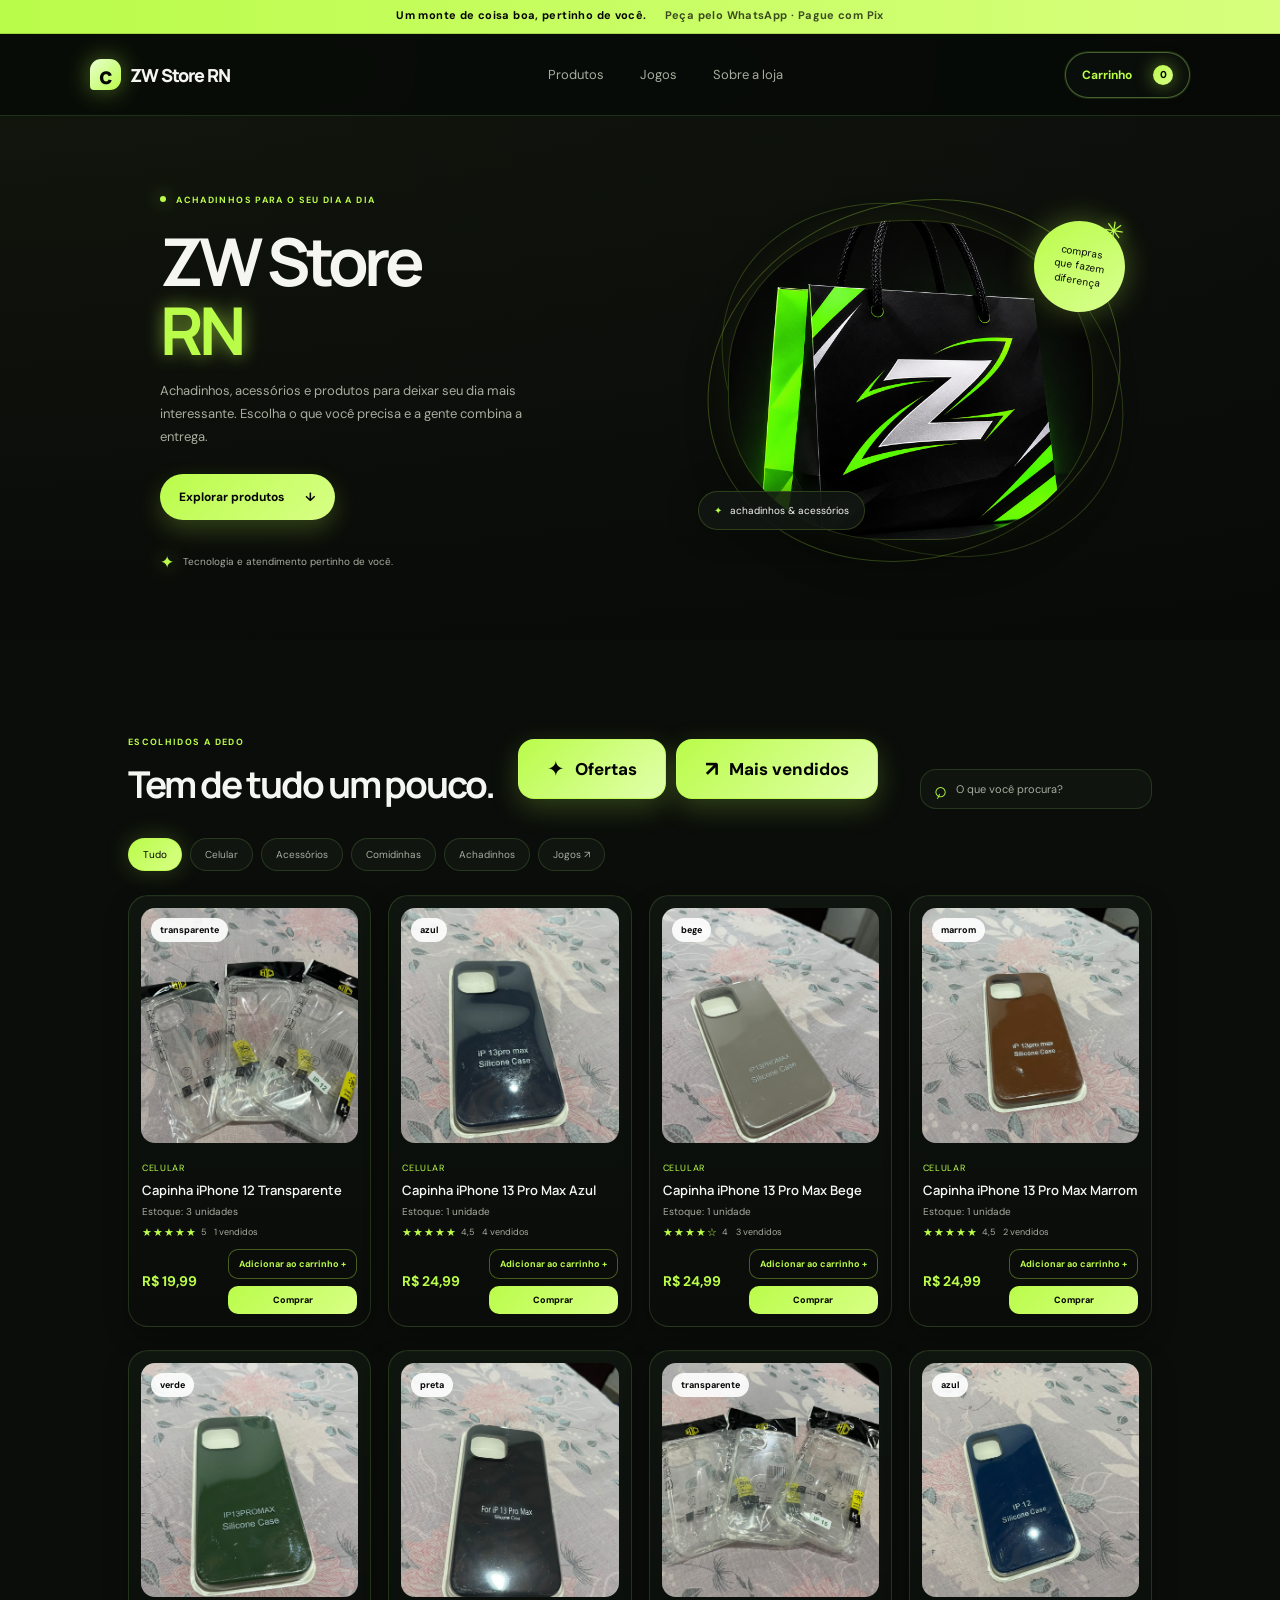
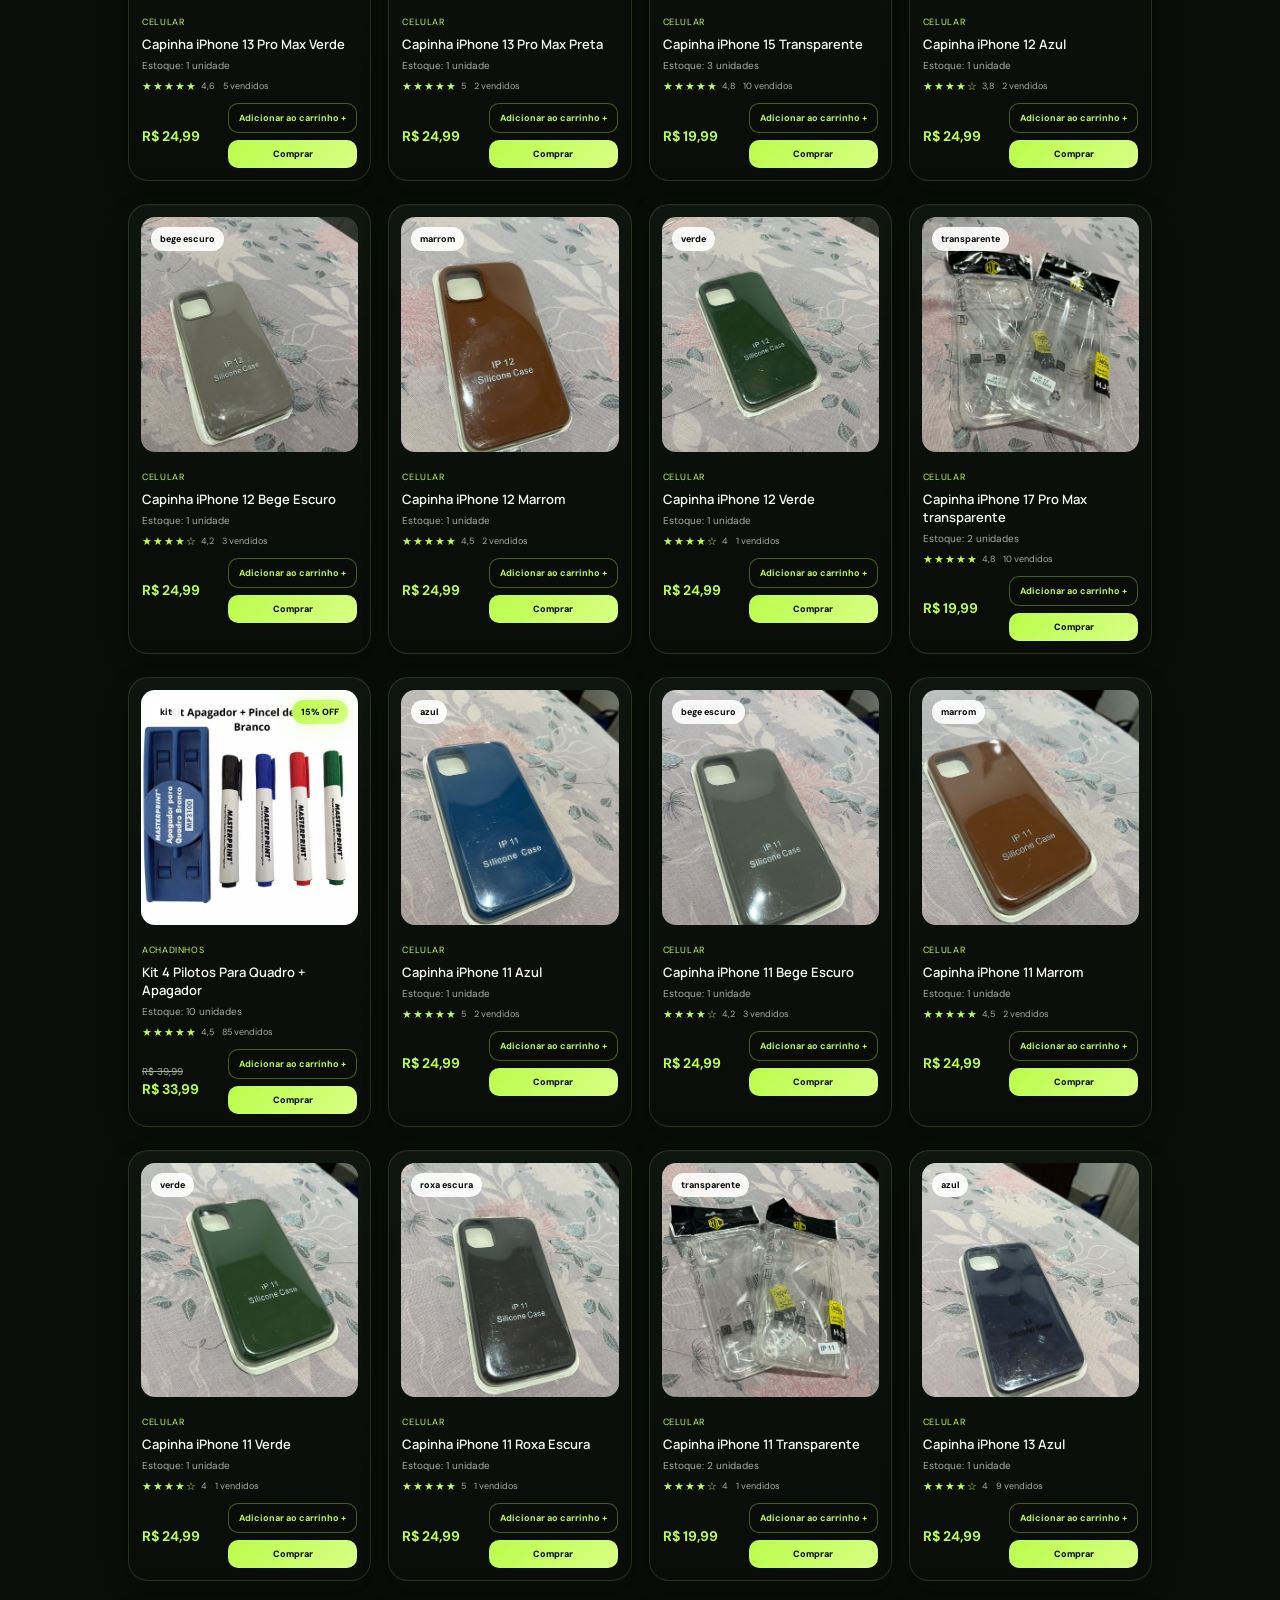
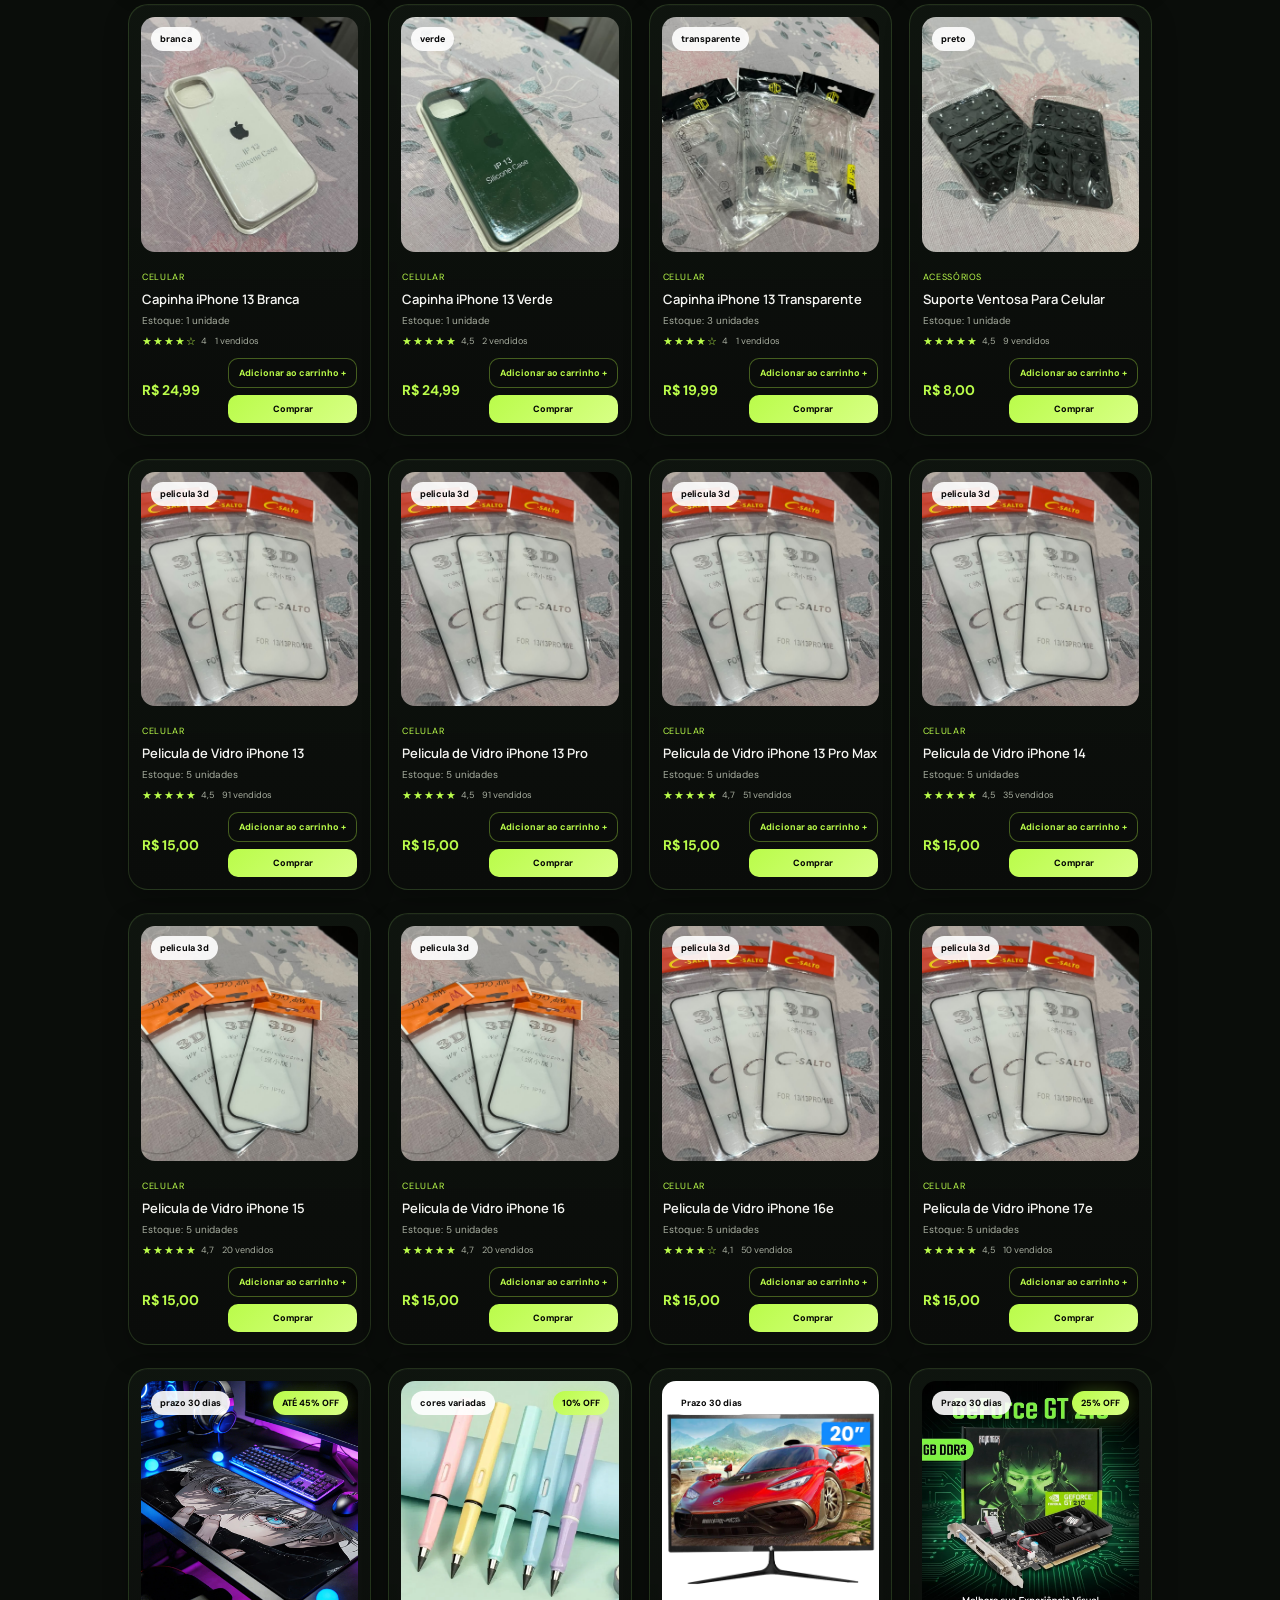
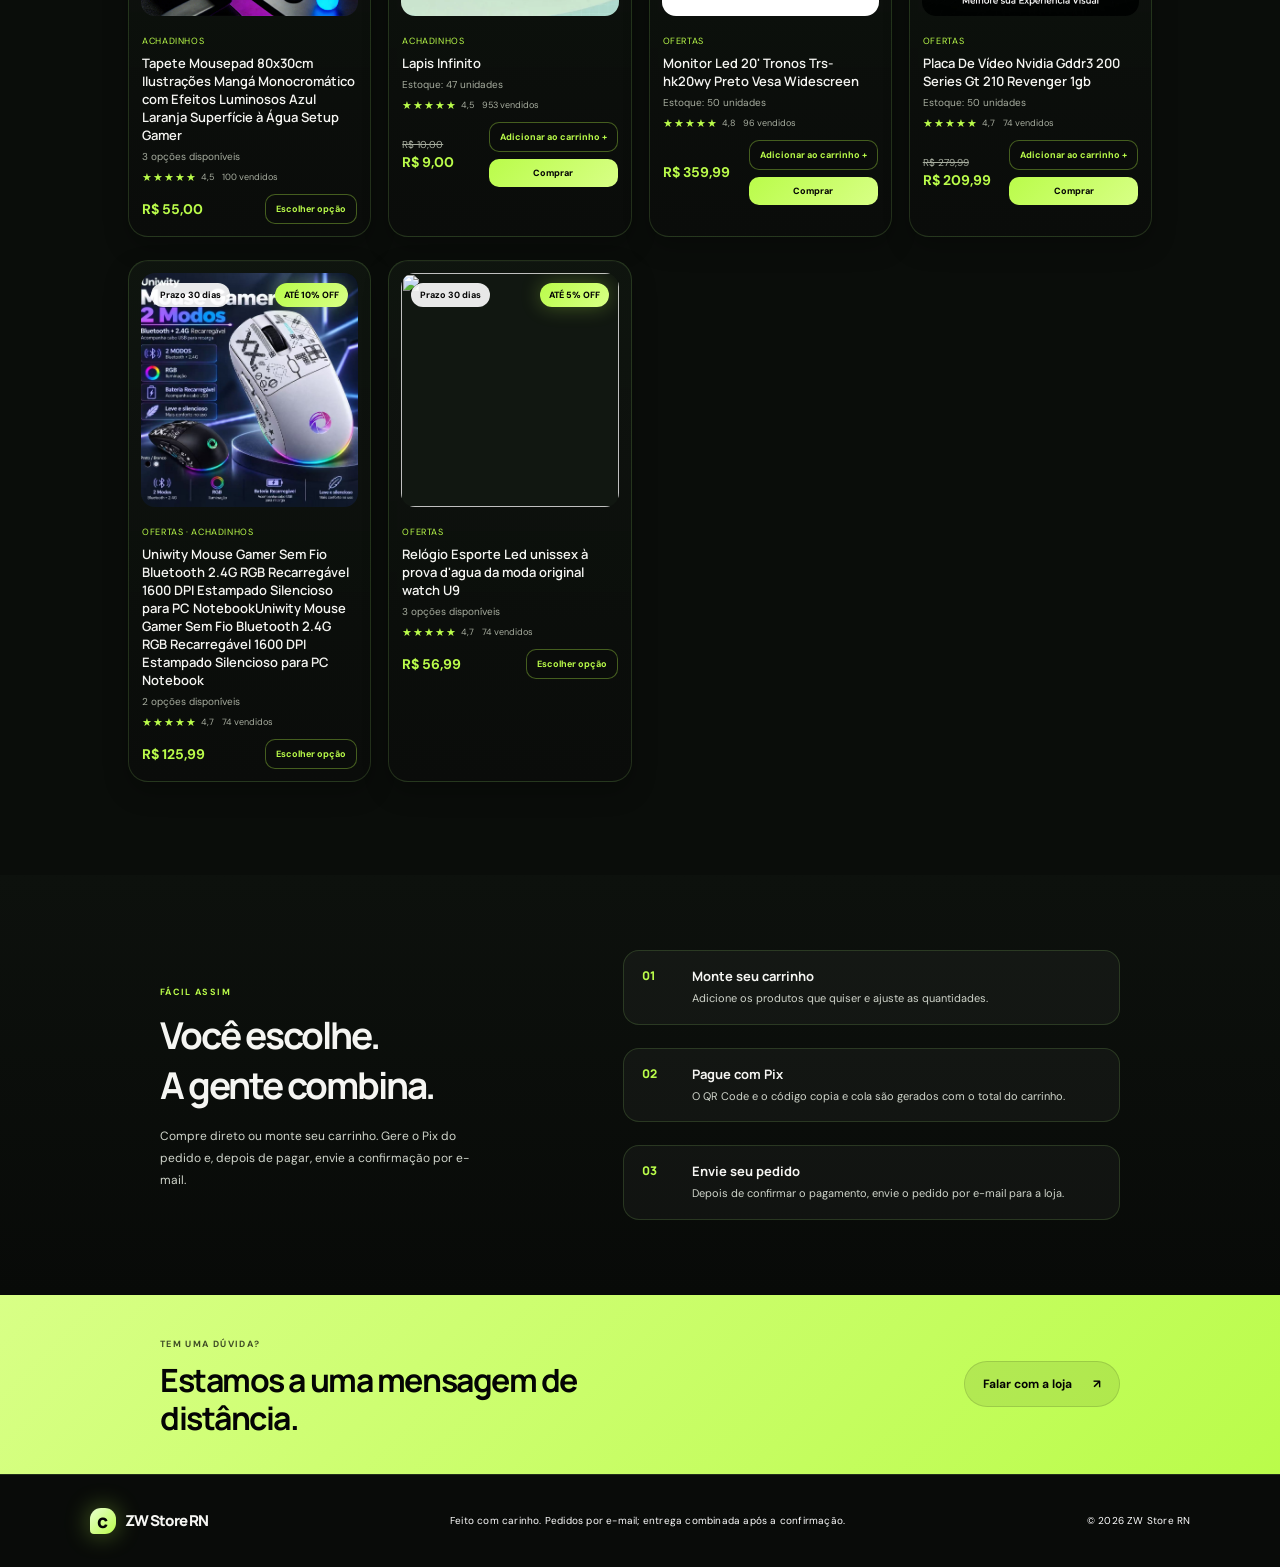
==== commit 30dd1ba0: "atualizacao_2.3" ====
--- a/index.html
+++ b/index.html
@@ -98,11 +98,15 @@
       <div class="product-detail-backdrop" id="product-detail-backdrop" hidden>
         <section class="product-detail-dialog" id="product-detail-dialog" role="dialog" aria-modal="true" aria-labelledby="product-detail-title">
           <button class="product-detail-close" id="product-detail-close" type="button" aria-label="Fechar detalhes do produto">×</button>
-          <img class="product-detail-image" id="product-detail-image" alt="" />
+          <div class="product-detail-image-wrap">
+            <img class="product-detail-image" id="product-detail-image" alt="" />
+            <span class="product-detail-discount-badge" id="product-detail-discount-badge" hidden></span>
+          </div>
           <div class="product-detail-content">
             <span class="product-category" id="product-detail-category"></span>
             <h2 id="product-detail-title"></h2>
             <div class="product-detail-price" id="product-detail-price"></div>
+            <div class="product-detail-variants" id="product-detail-variants" hidden></div>
             <p class="product-detail-description" id="product-detail-description"></p>
             <div class="product-detail-stats">
               <div>
@@ -129,7 +133,7 @@
               </div>
               <form class="review-form" id="review-form">
                 <h3>Avalie este produto</h3>
-                <p>Ao enviar, seu aplicativo de e-mail abrirá com a avaliação pronta para macedo.samuel@escolar.ifrn.edu.br. Se não abrir, você poderá compor a mensagem pelo Gmail no navegador. Revise e confirme o envio; seu e-mail não será publicado nas avaliações.</p>
+                <p>Ao enviar, seu aplicativo de e-mail abrirá com a avaliação pronta para zwstorern@gmail.com. Se não abrir, você poderá compor a mensagem pelo Gmail no navegador. Revise e confirme o envio; seu e-mail não será publicado nas avaliações.</p>
                 <div class="review-form-fields">
                   <label for="review-name">Seu nome</label>
                   <input id="review-name" name="name" type="text" maxlength="50" autocomplete="name" required />
@@ -180,7 +184,7 @@
             <p>Entrega combinada pelo WhatsApp.</p>
             <form class="customer-form" id="customer-form">
               <h3>Dados para o pedido</h3>
-              <p>Preencha antes de gerar o Pix. Os dados ficam salvos neste navegador e serão enviados pelo WhatsApp junto do pedido.</p>
+              <p>Preencha antes de gerar o Pix. Os dados ficam salvos neste navegador e serão enviados por e-mail junto do pedido.</p>
               <label class="customer-field customer-field-wide" for="customer-name">
                 Nome completo
                 <input id="customer-name" name="name" type="text" autocomplete="name" minlength="3" required />
@@ -216,7 +220,7 @@
               <textarea id="pix-code" class="pix-code" readonly rows="4" aria-label="Código Pix copia e cola"></textarea>
               <button class="copy-pix-button" id="copy-pix-button" type="button">Copiar código Pix</button>
               <p class="payment-notice" id="payment-notice" role="status"></p>
-              <button class="send-order-button" id="send-order-button" type="button" hidden>Já paguei — enviar pedido pelo WhatsApp</button>
+              <button class="send-order-button" id="send-order-button" type="button" hidden>Já paguei — enviar pedido por e-mail</button>
             </section>
           </div>
         </section>
@@ -226,7 +230,7 @@
         <div class="how-copy">
           <span class="eyebrow">FÁCIL ASSIM</span>
           <h2>Você escolhe.<br />A gente combina.</h2>
-          <p>Compre direto ou monte seu carrinho. Gere o Pix do pedido e, depois de pagar, envie a confirmação pelo WhatsApp.</p>
+          <p>Compre direto ou monte seu carrinho. Gere o Pix do pedido e, depois de pagar, envie a confirmação por e-mail.</p>
         </div>
         <div class="steps">
           <article class="step">
@@ -239,7 +243,7 @@
           </article>
           <article class="step">
             <span class="step-number">03</span>
-            <div><h3>Envie seu pedido</h3><p>Depois de confirmar o pagamento no banco, libere a mensagem para a loja.</p></div>
+            <div><h3>Envie seu pedido</h3><p>Depois de confirmar o pagamento, envie o pedido por e-mail para a loja.</p></div>
           </article>
         </div>
       </section>
@@ -258,7 +262,7 @@
         <span class="brand-icon" aria-hidden="true">c</span>
         <span class="brand-name">ZW Store RN</span>
       </a>
-      <p>Feito com carinho. Pedido e entrega combinados pelo WhatsApp.</p>
+      <p>Feito com carinho. Pedidos por e-mail; entrega combinada após a confirmação.</p>
       <span class="copyright">© <span id="year"></span> ZW Store RN</span>
     </footer>
     <div class="setup-notice" id="setup-notice" role="status" hidden></div>
--- a/style.css
+++ b/style.css
@@ -102,7 +102,7 @@
 .hero-art { position: relative; width: min(100%, 430px); height: 360px; justify-self: center; }
 .hero-photo {
   position: absolute; inset: 20px 35px 20px 30px; z-index: 1; border-radius: 48% 48% 43% 43%;
-  background: #101410 url("./placagddr3.jpg.jpeg") center / cover;
+  background: #101410 url("./Sacola.jpg.jpeg") center / cover;
   box-shadow: 0 15px 40px rgba(0,0,0,0.45), 0 0 28px rgba(186, 252, 74, 0.08);
   border: 1px solid rgba(186, 252, 74, 0.2);
 }
@@ -173,7 +173,7 @@
 .cart-added-animation.is-flying { opacity: 0; transform: translate(calc(-50% + var(--cart-fly-x)), var(--cart-fly-y)) scale(.72); }
 .cart-backdrop { position: fixed; inset: 0; z-index: 10; display: flex; justify-content: flex-end; background: rgba(0,0,0,0.7); }
 .cart-backdrop[hidden] { display: none; }
-.cart-dialog { width: min(100%, 470px); height: 100%; display: flex; flex-direction: column; padding: 29px; overflow-y: auto; background: #0b0f0c; box-shadow: -15px 0 45px rgba(0,0,0,0.7); border-left: 1px solid var(--line); }
+.cart-dialog { width: min(100%, 470px); height: 100%; display: flex; flex-direction: column; padding: 29px; overflow-y: auto; overscroll-behavior: contain; scroll-behavior: smooth; background: #0b0f0c; box-shadow: -15px 0 45px rgba(0,0,0,0.7); border-left: 1px solid var(--line); }
 .cart-heading { display: flex; align-items: center; justify-content: space-between; padding-bottom: 22px; border-bottom: 1px solid var(--line); }
 .cart-heading h2 { margin: 6px 0 0; font-size: 27px; letter-spacing: -.05em; color: var(--white); }
 .cart-close { width: 36px; height: 36px; border: 1px solid var(--line); border-radius: 50%; color: var(--white); background: rgba(255,255,255,0.03); font-size: 25px; line-height: 1; cursor: pointer; }
@@ -196,8 +196,10 @@
 .cart-discount[hidden] { display: none; }
 .cart-discount strong { font-size: 13px; }
 .cart-summary > p { margin: 8px 0 18px; color: var(--muted); font-size: 10px; }
-.checkout-button { width: 100%; min-height: 48px; display: flex; align-items: center; justify-content: center; gap: 12px; border: 0; border-radius: 14px; color: var(--black); background: linear-gradient(135deg, var(--green), #d8ff86); font-size: 12px; font-weight: 700; cursor: pointer; box-shadow: 0 12px 30px rgba(186, 252, 74, 0.24); }
-.checkout-button:hover { box-shadow: 0 16px 36px rgba(186, 252, 74, 0.28); }
+.checkout-button { width: 100%; min-height: 48px; display: flex; align-items: center; justify-content: center; gap: 12px; border: 0; border-radius: 14px; color: var(--black); background: linear-gradient(135deg, var(--green), #d8ff86); font-size: 12px; font-weight: 700; cursor: pointer; box-shadow: 0 12px 30px rgba(186, 252, 74, 0.24); transition: transform .2s ease, box-shadow .25s ease, filter .2s ease; }
+.checkout-button:hover { transform: translateY(-2px); box-shadow: 0 16px 36px rgba(186, 252, 74, 0.28); filter: brightness(1.04); }
+.checkout-button:active { transform: translateY(0) scale(.99); }
+.checkout-button:focus-visible { outline: 2px solid var(--white); outline-offset: 3px; }
 .empty-state { padding: 36px 0; color: var(--muted); text-align: center; font-size: 13px; }
 .how-it-works { padding: 75px 12.5%; display: grid; grid-template-columns: .85fr 1.15fr; align-items: center; gap: 10%; background: linear-gradient(180deg, rgba(13,17,13,1), rgba(8,10,8,1)); }
 .how-copy h2 { margin: 10px 0 15px; }
@@ -378,32 +380,52 @@
   width: 100%;
   display: grid;
   grid-template-columns: repeat(2, minmax(0, 1fr));
-  gap: 12px;
-  padding: 16px;
-  border: 1px solid var(--line);
-  border-radius: 14px;
+  gap: 14px;
+  padding: 18px;
+  border: 1px solid rgba(186, 252, 74, .19);
+  border-radius: 18px;
+  background:
+    radial-gradient(ellipse at 100% 0, rgba(186, 252, 74, .07), transparent 48%),
+    linear-gradient(145deg, rgba(19, 27, 20, .92), rgba(11, 15, 12, .96));
+  box-shadow: inset 0 1px 0 rgba(255,255,255,.035), 0 10px 24px rgba(0,0,0,.12);
   text-align: left;
 }
 .customer-form[hidden],
 .customer-field[hidden] { display: none; }
+.customer-form:not([hidden]) { animation: customer-form-in .28s cubic-bezier(.2, .7, .25, 1) both; }
+@keyframes customer-form-in {
+  from { opacity: 0; transform: translateY(8px); }
+  to { opacity: 1; transform: translateY(0); }
+}
 .customer-form h3,
 .customer-form > p { grid-column: 1 / -1; margin: 0; }
-.customer-form h3 { color: var(--white); font-size: 15px; }
-.customer-form > p { color: var(--muted); font-size: 11px; line-height: 1.5; }
-.customer-field { display: grid; gap: 6px; color: var(--white); font-size: 11px; font-weight: 700; }
+.customer-form h3 { color: var(--white); font-size: 16px; letter-spacing: -.02em; }
+.customer-form > p { margin-top: -7px; color: var(--muted); font-size: 11px; line-height: 1.6; }
+.customer-field { display: grid; gap: 7px; color: #e8eee5; font-size: 11px; font-weight: 700; }
 .customer-field-wide { grid-column: 1 / -1; }
 .customer-field input {
   width: 100%;
   min-width: 0;
-  padding: 10px;
-  border: 1px solid var(--line);
-  border-radius: 9px;
+  min-height: 44px;
+  padding: 10px 12px;
+  border: 1px solid rgba(255,255,255,.11);
+  border-radius: 11px;
   color: var(--white);
-  background: var(--panel);
+  background: rgba(5, 8, 6, .62);
   font: inherit;
   font-weight: 400;
-}
-.customer-field input:focus { outline: 2px solid var(--green); outline-offset: 1px; }
+  transition: border-color .2s ease, background-color .2s ease, box-shadow .2s ease;
+}
+.customer-field input::placeholder { color: #818a7d; }
+.customer-field input:hover { border-color: rgba(186, 252, 74, .34); }
+.customer-field input:focus { outline: none; border-color: var(--green); background: rgba(5, 8, 6, .9); box-shadow: 0 0 0 3px rgba(186, 252, 74, .12); }
+.customer-field input:user-invalid { border-color: rgba(255, 139, 112, .75); box-shadow: 0 0 0 3px rgba(255, 139, 112, .1); }
+@media (max-width: 560px) {
+  .customer-form { grid-template-columns: minmax(0, 1fr); gap: 12px; padding: 15px; border-radius: 15px; }
+  .customer-field-wide { grid-column: auto; }
+  .customer-field input { min-height: 46px; }
+  .cart-dialog { scroll-padding-block: 16px; }
+}
 .payment-details {
   display: grid;
   justify-items: center;
@@ -427,7 +449,9 @@
 .pix-qr-code { width: min(100%, 240px); height: auto; aspect-ratio: 1; padding: 8px; border-radius: 10px; background: white; }
 .pix-code-label { justify-self: start; color: var(--white); font-size: 11px; font-weight: 700; }
 .pix-code { width: 100%; padding: 10px; resize: vertical; border: 1px solid var(--line); border-radius: 10px; color: var(--white); background: var(--panel); font-size: 10px; line-height: 1.5; overflow-wrap: anywhere; }
-.copy-pix-button, .send-order-button { width: 100%; min-height: 42px; padding: 10px; border: 1px solid var(--line-strong); border-radius: 11px; color: var(--green); background: var(--panel-2); font-size: 11px; font-weight: 700; cursor: pointer; }
+.copy-pix-button, .send-order-button { width: 100%; min-height: 42px; padding: 10px; border: 1px solid var(--line-strong); border-radius: 11px; color: var(--green); background: var(--panel-2); font-size: 11px; font-weight: 700; cursor: pointer; transition: transform .2s ease, filter .2s ease, box-shadow .2s ease; }
+.copy-pix-button:hover, .send-order-button:hover { transform: translateY(-1px); filter: brightness(1.08); }
+.copy-pix-button:active, .send-order-button:active { transform: translateY(0) scale(.99); }
 .send-order-button { color: var(--black); background: linear-gradient(135deg, var(--green), #d8ff86); }
 .send-order-button.click-effect { animation: send-order-click .55s ease-in-out; }
 @keyframes send-order-click {
@@ -446,20 +470,34 @@
 }
 @media (prefers-reduced-motion: reduce) {
   .send-order-button.click-effect,
-  .payment-details.return-animation { animation: none; }
+  .payment-details.return-animation,
+  .customer-form:not([hidden]) { animation: none; }
   .cart-added-animation { transition-duration: .15s; transition-delay: 0s; }
+  .checkout-button,
+  .copy-pix-button,
+  .send-order-button,
+  .customer-field input { transition-duration: .01ms; }
 }
 .payment-details small { color: var(--muted); font-size: 10px; line-height: 1.5; }
 
 .product-detail-backdrop { position: fixed; inset: 0; z-index: 12; display: grid; place-items: center; padding: 20px; background: rgba(0, 0, 0, .78); }
 .product-detail-backdrop[hidden] { display: none; }
 .product-detail-dialog { position: relative; width: min(100%, 760px); max-height: min(90vh, 760px); display: grid; grid-template-columns: minmax(0, 1fr) minmax(0, 1fr); overflow-y: auto; border: 1px solid var(--line-strong); border-radius: 22px; color: var(--white); background: #0b0f0c; box-shadow: 0 24px 80px rgba(0, 0, 0, .65); }
-.product-detail-image { width: 100%; height: min(70vh, 560px); min-height: 0; align-self: start; object-fit: contain; background: var(--panel); }
+.product-detail-image-wrap { position: relative; width: 100%; height: min(70vh, 560px); min-height: 0; align-self: start; background: var(--panel); }
+.product-detail-image { display: block; width: 100%; height: 100%; object-fit: contain; }
+.product-detail-discount-badge { position: absolute; top: 16px; right: 16px; z-index: 1; padding: 8px 11px; border-radius: 999px; color: var(--black); background: linear-gradient(135deg, var(--green), #d8ff86); font-size: 12px; font-weight: 800; box-shadow: 0 0 20px rgba(186, 252, 74, .3); }
+.product-detail-discount-badge[hidden] { display: none; }
 .product-detail-content { display: flex; flex-direction: column; justify-content: center; gap: 14px; padding: 38px 30px; }
 .product-detail-content h2 { margin: 0; font-size: clamp(22px, 3vw, 30px); line-height: 1.2; letter-spacing: -.04em; }
 .product-detail-price { display: flex; flex-wrap: wrap; align-items: baseline; gap: 10px; }
 .product-detail-price s { color: var(--muted); font-size: 14px; }
 .product-detail-price strong { color: var(--green); font-size: 24px; }
+.product-detail-variants { display: grid; gap: 7px; }
+.product-detail-variants[hidden] { display: none; }
+.product-detail-variants label { color: var(--muted); font-size: 11px; font-weight: 700; }
+.product-detail-variants select { width: 100%; min-height: 42px; padding: 10px 12px; border: 1px solid var(--line-strong); border-radius: 10px; color: var(--white); background: var(--panel); font: inherit; font-size: 12px; }
+.product-detail-variants select:focus { outline: 2px solid var(--green); outline-offset: 2px; }
+.product-detail-variants select option { color: var(--white); background: var(--panel); }
 .product-detail-description { margin: 0; color: var(--muted); font-size: 13px; line-height: 1.7; }
 .product-detail-stats { display: grid; grid-template-columns: 1fr 1fr; gap: 12px; padding: 15px 0; border-top: 1px solid var(--line); border-bottom: 1px solid var(--line); }
 .product-detail-stats > div { display: grid; gap: 7px; }
@@ -510,7 +548,7 @@
 @media (max-width: 600px) {
   .product-detail-backdrop { padding: 12px; }
   .product-detail-dialog { width: min(100%, 420px); max-height: 92vh; grid-template-columns: 1fr; }
-  .product-detail-image { height: min(38vh, 290px); min-height: 0; }
+  .product-detail-image-wrap { height: min(38vh, 290px); min-height: 0; }
   .product-detail-content { gap: 10px; padding: 22px; }
   .product-detail-content h2 { padding-right: 28px; font-size: 22px; }
   .product-detail-description { font-size: 12px; }
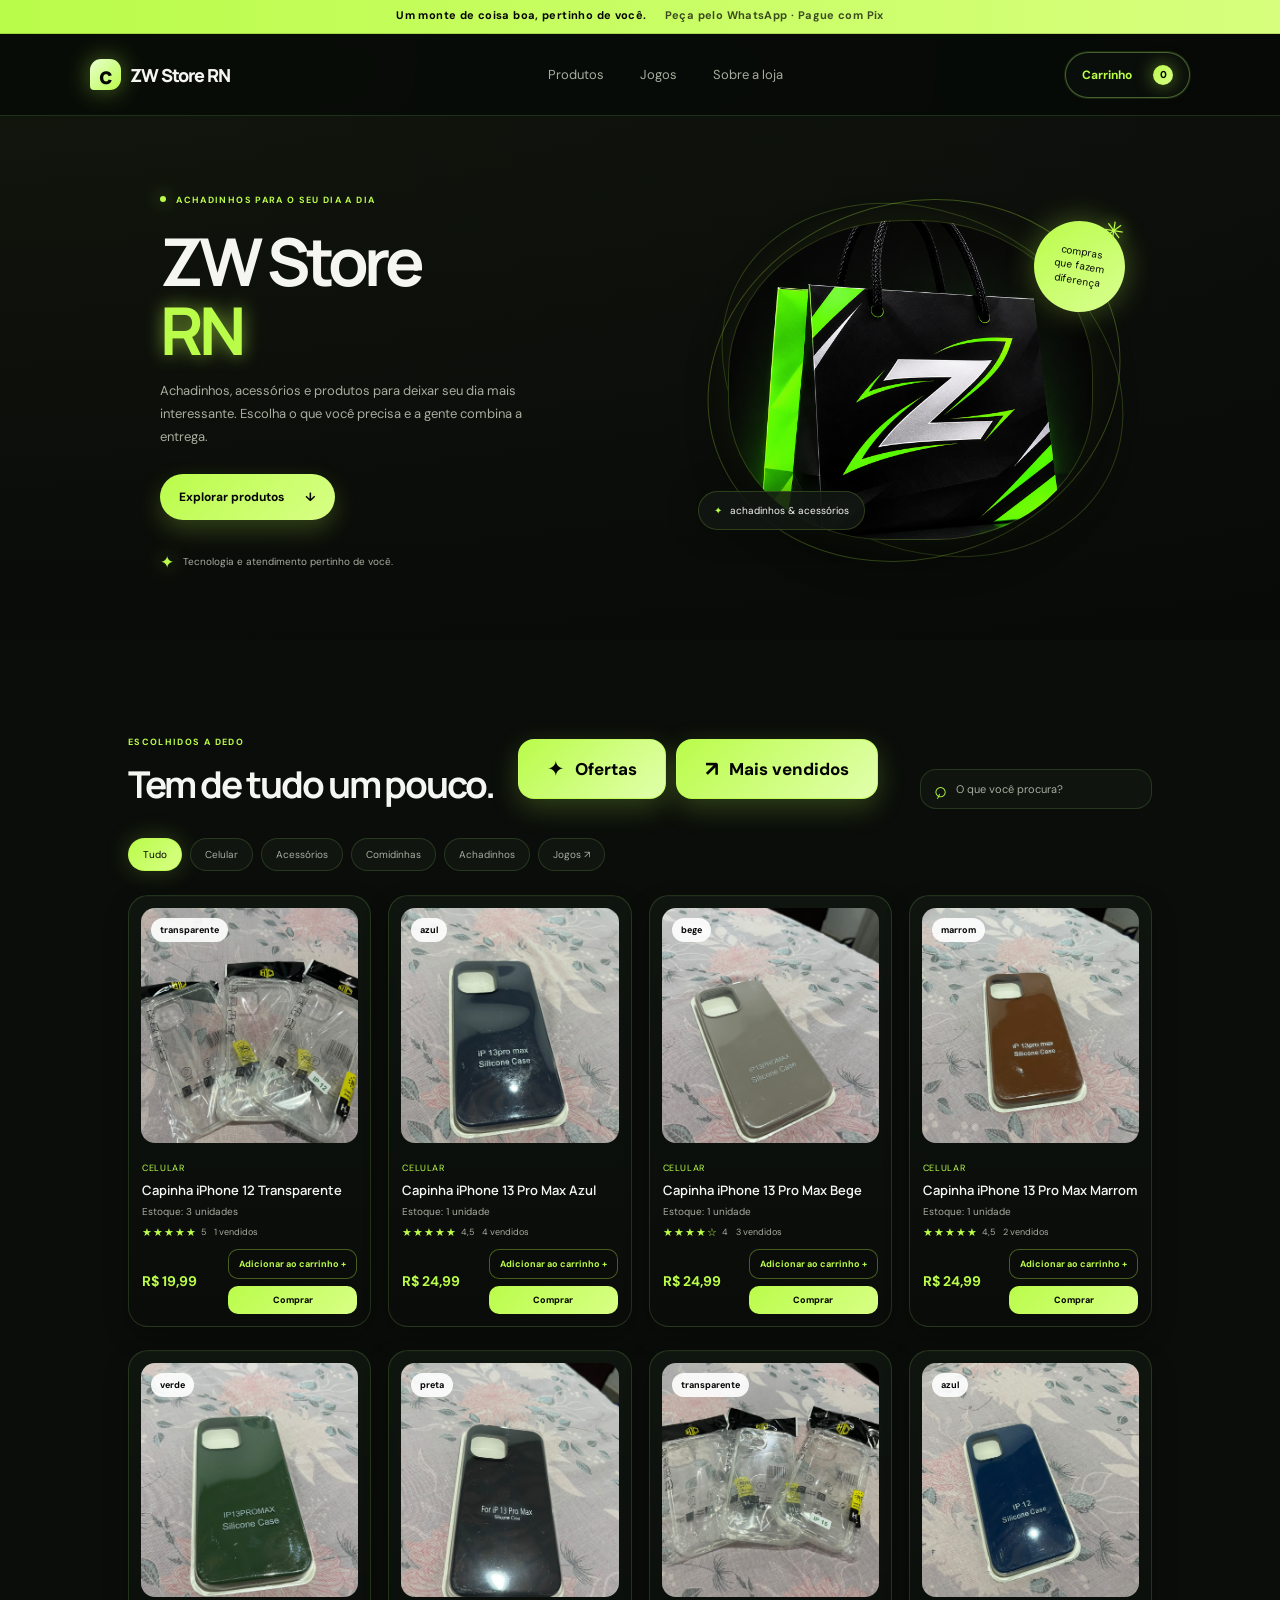
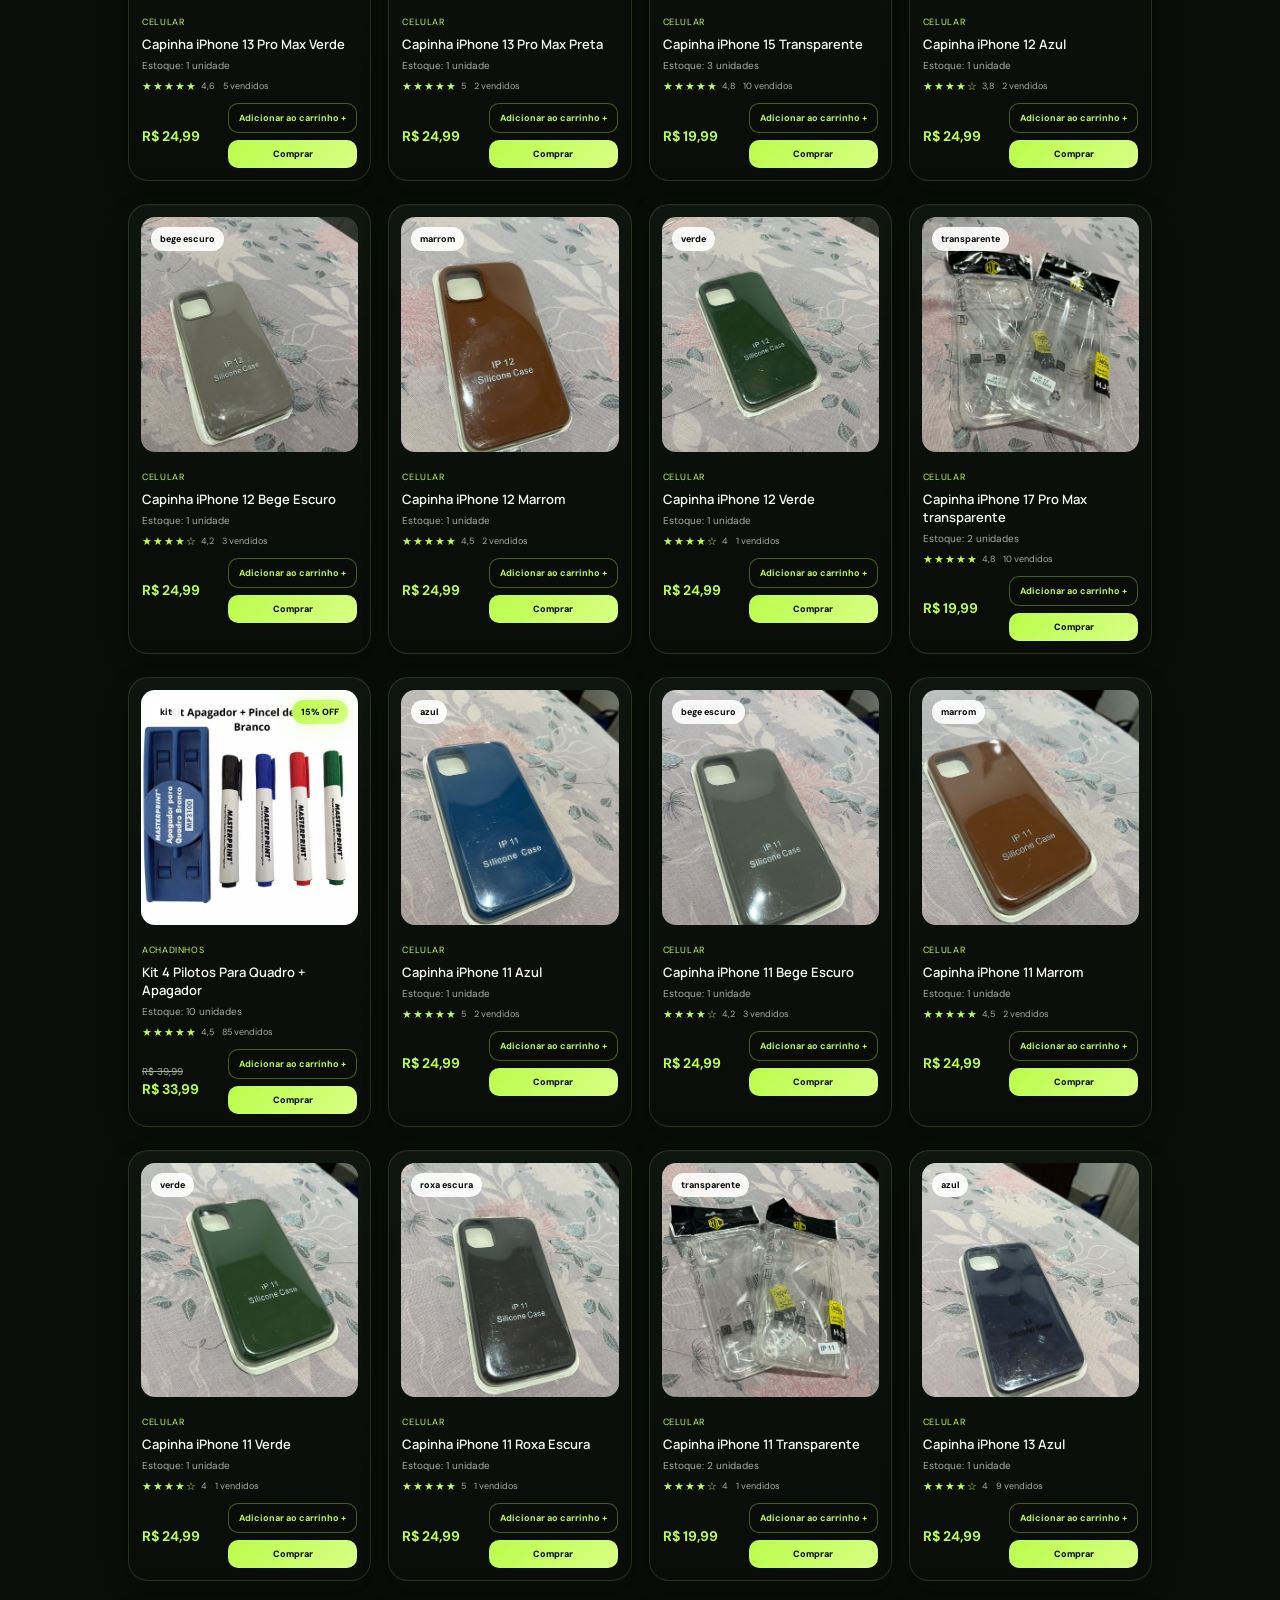
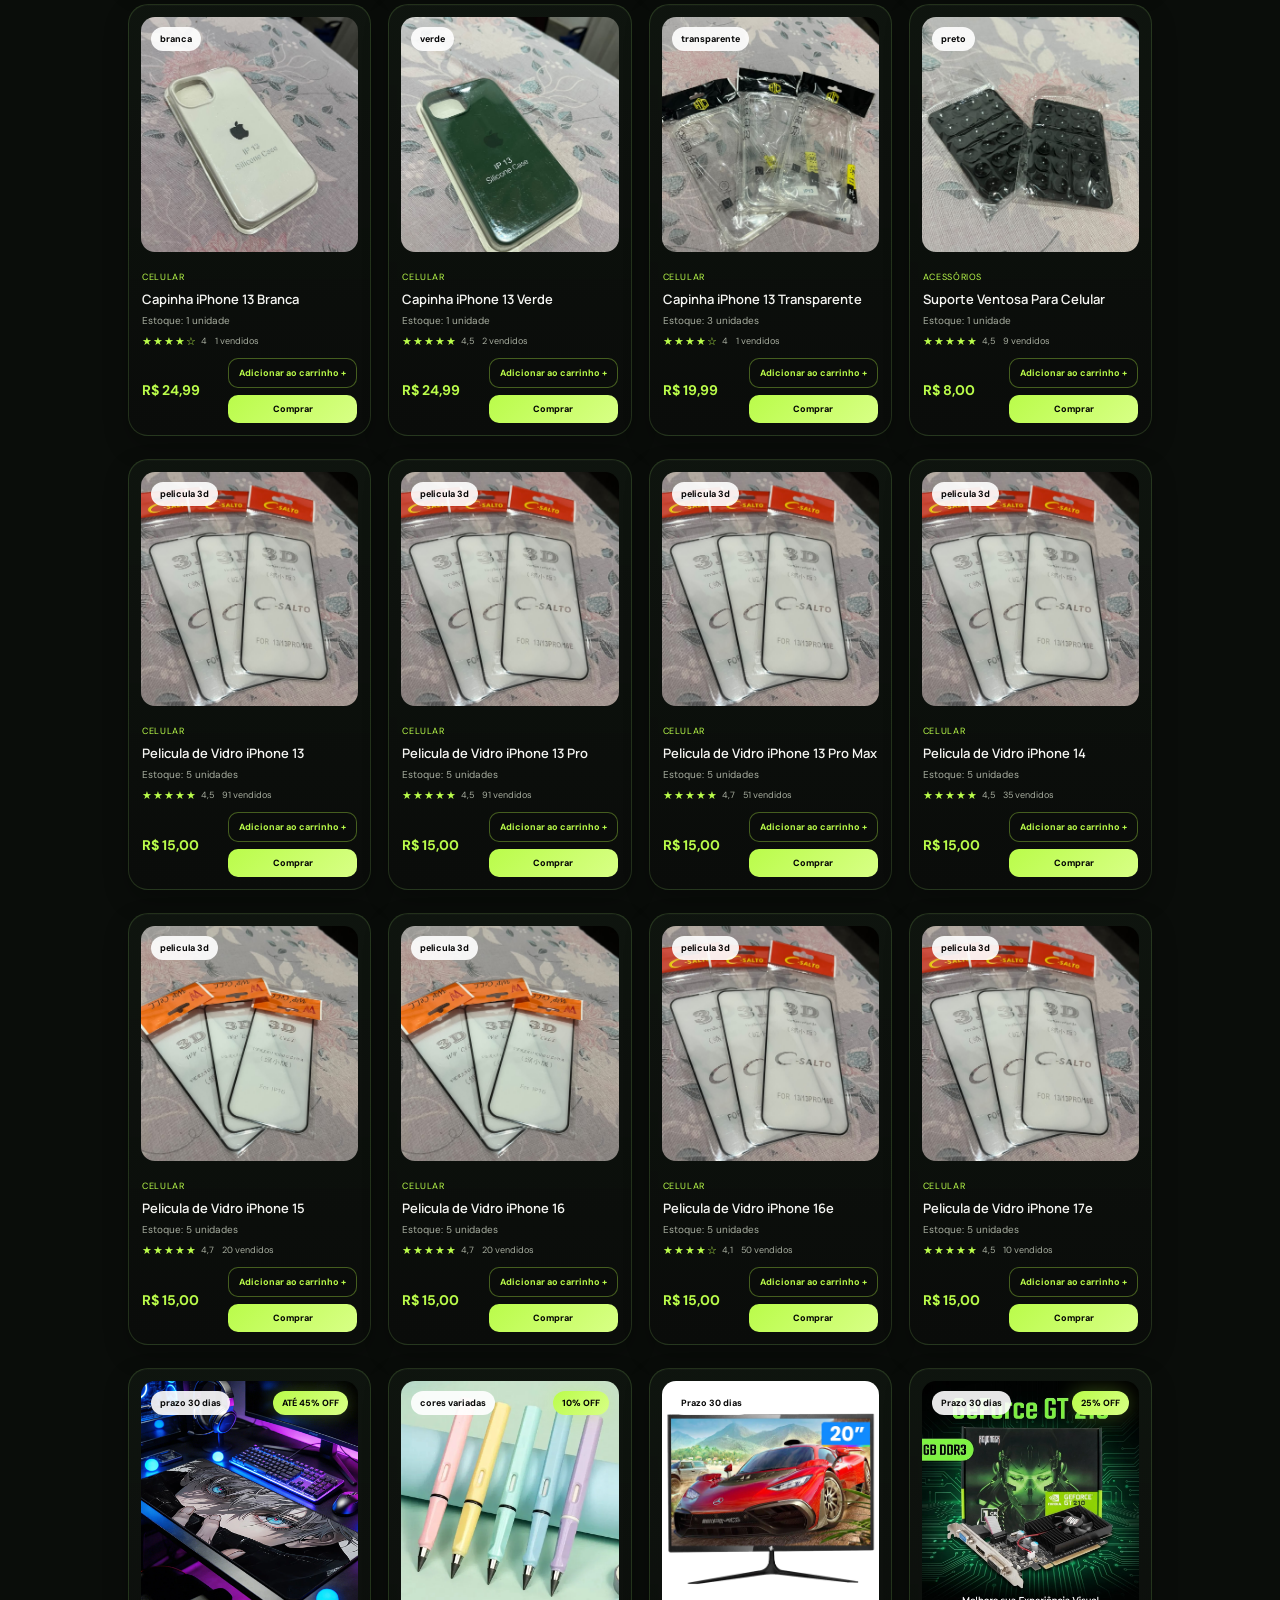
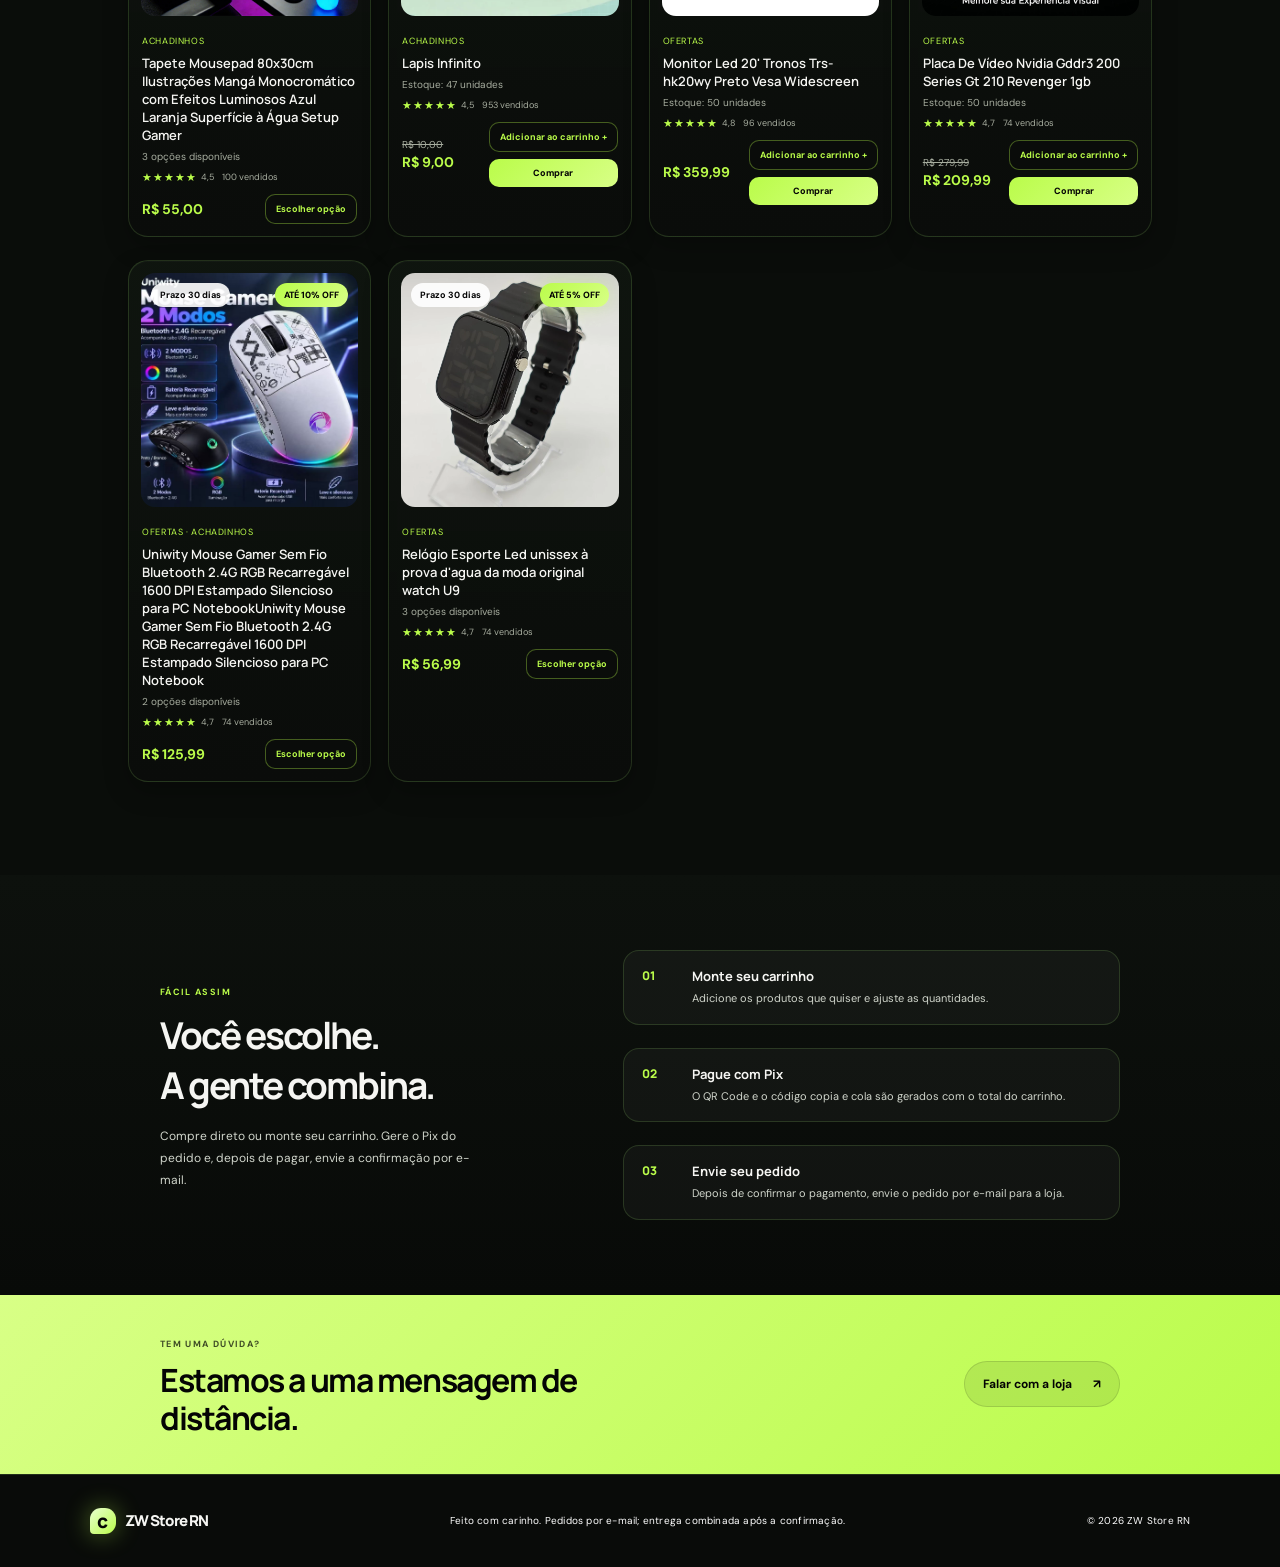
==== commit 090070da: "atualizacao_2.5" ====
--- a/index.html
+++ b/index.html
@@ -121,6 +121,10 @@
                 <strong id="product-detail-purchases"></strong>
               </div>
             </div>
+            <div class="product-detail-actions">
+              <button class="order-button" id="product-detail-add" type="button">Adicionar ao carrinho</button>
+              <button class="direct-buy-button" id="product-detail-buy" type="button">Comprar</button>
+            </div>
             <section class="product-reviews" aria-labelledby="product-reviews-title">
               <h3 id="product-reviews-title">Avaliações deste produto</h3>
               <div class="reviews-list" id="product-reviews-list" aria-live="polite">
@@ -156,10 +160,6 @@
                 <p class="review-status" id="review-status" role="status"></p>
               </form>
             </section>
-            <div class="product-detail-actions">
-              <button class="order-button" id="product-detail-add" type="button">Adicionar ao carrinho</button>
-              <button class="direct-buy-button" id="product-detail-buy" type="button">Comprar</button>
-            </div>
           </div>
         </section>
       </div>
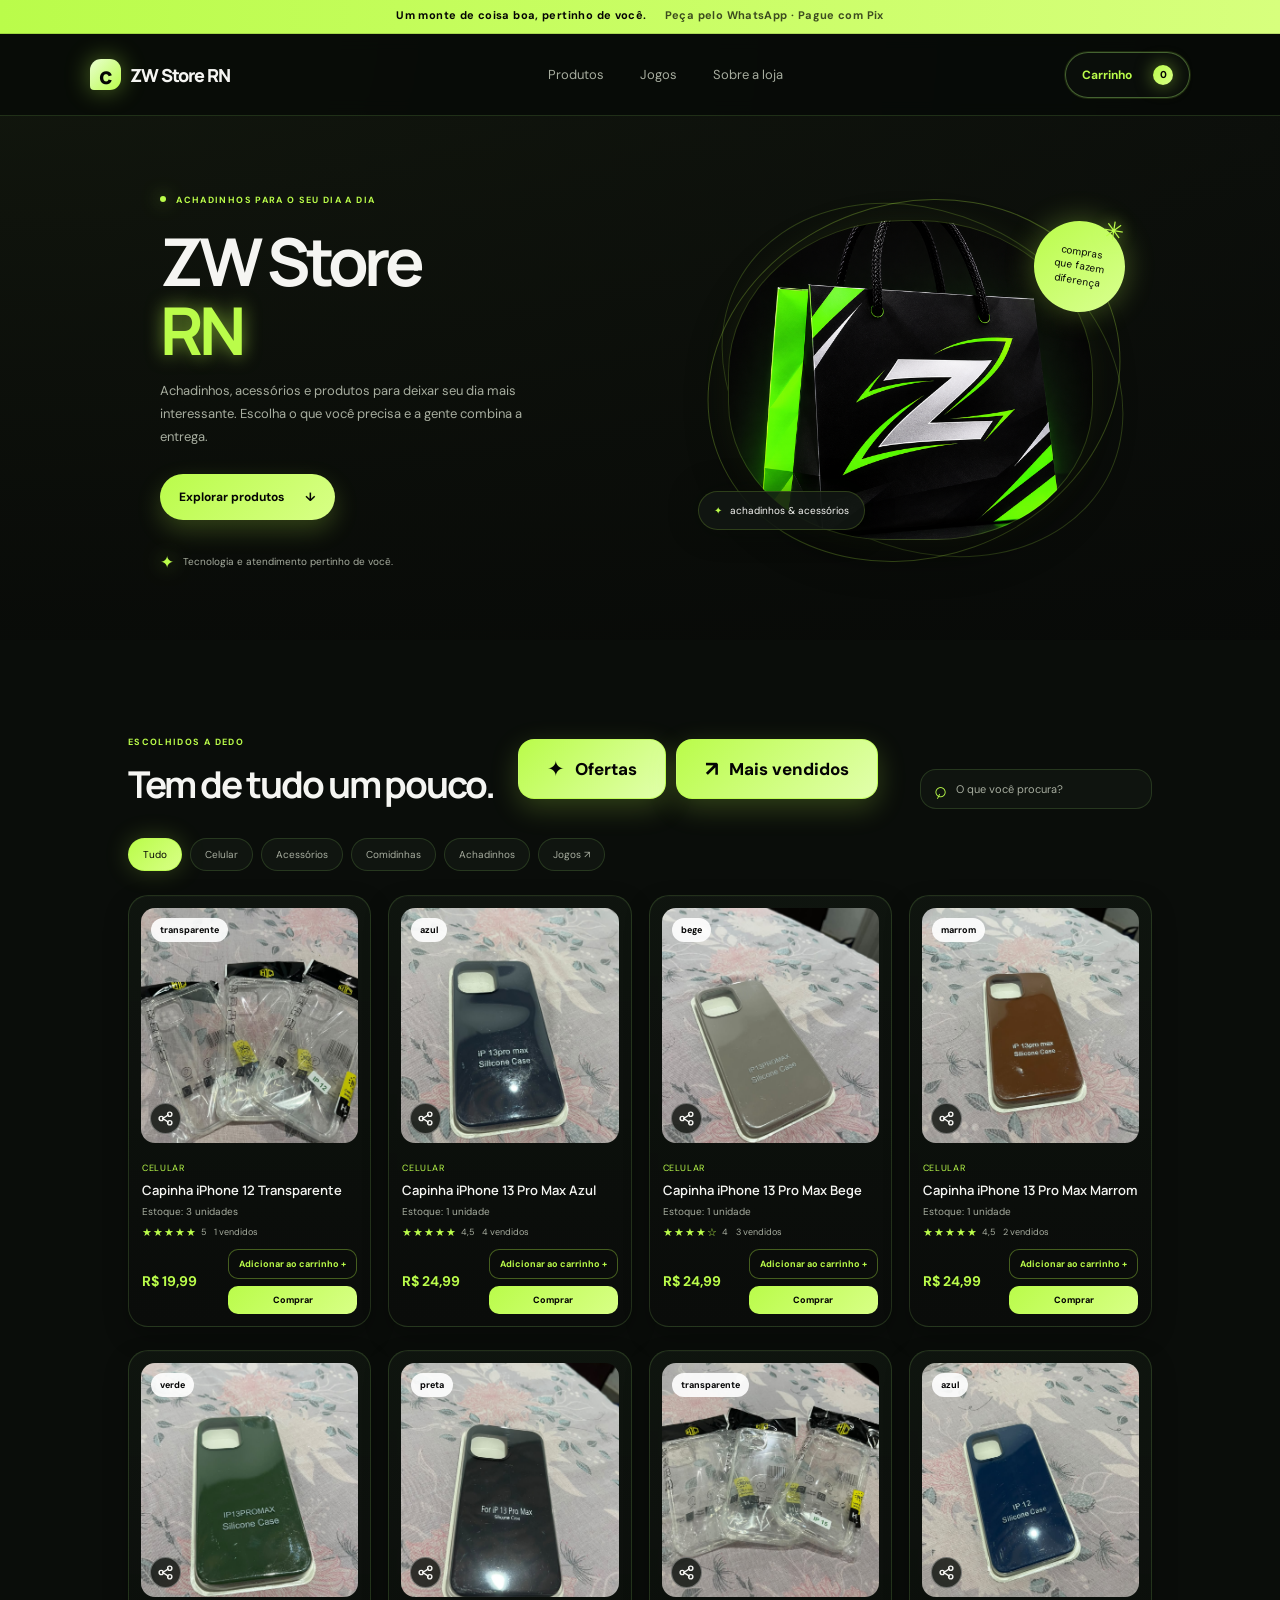
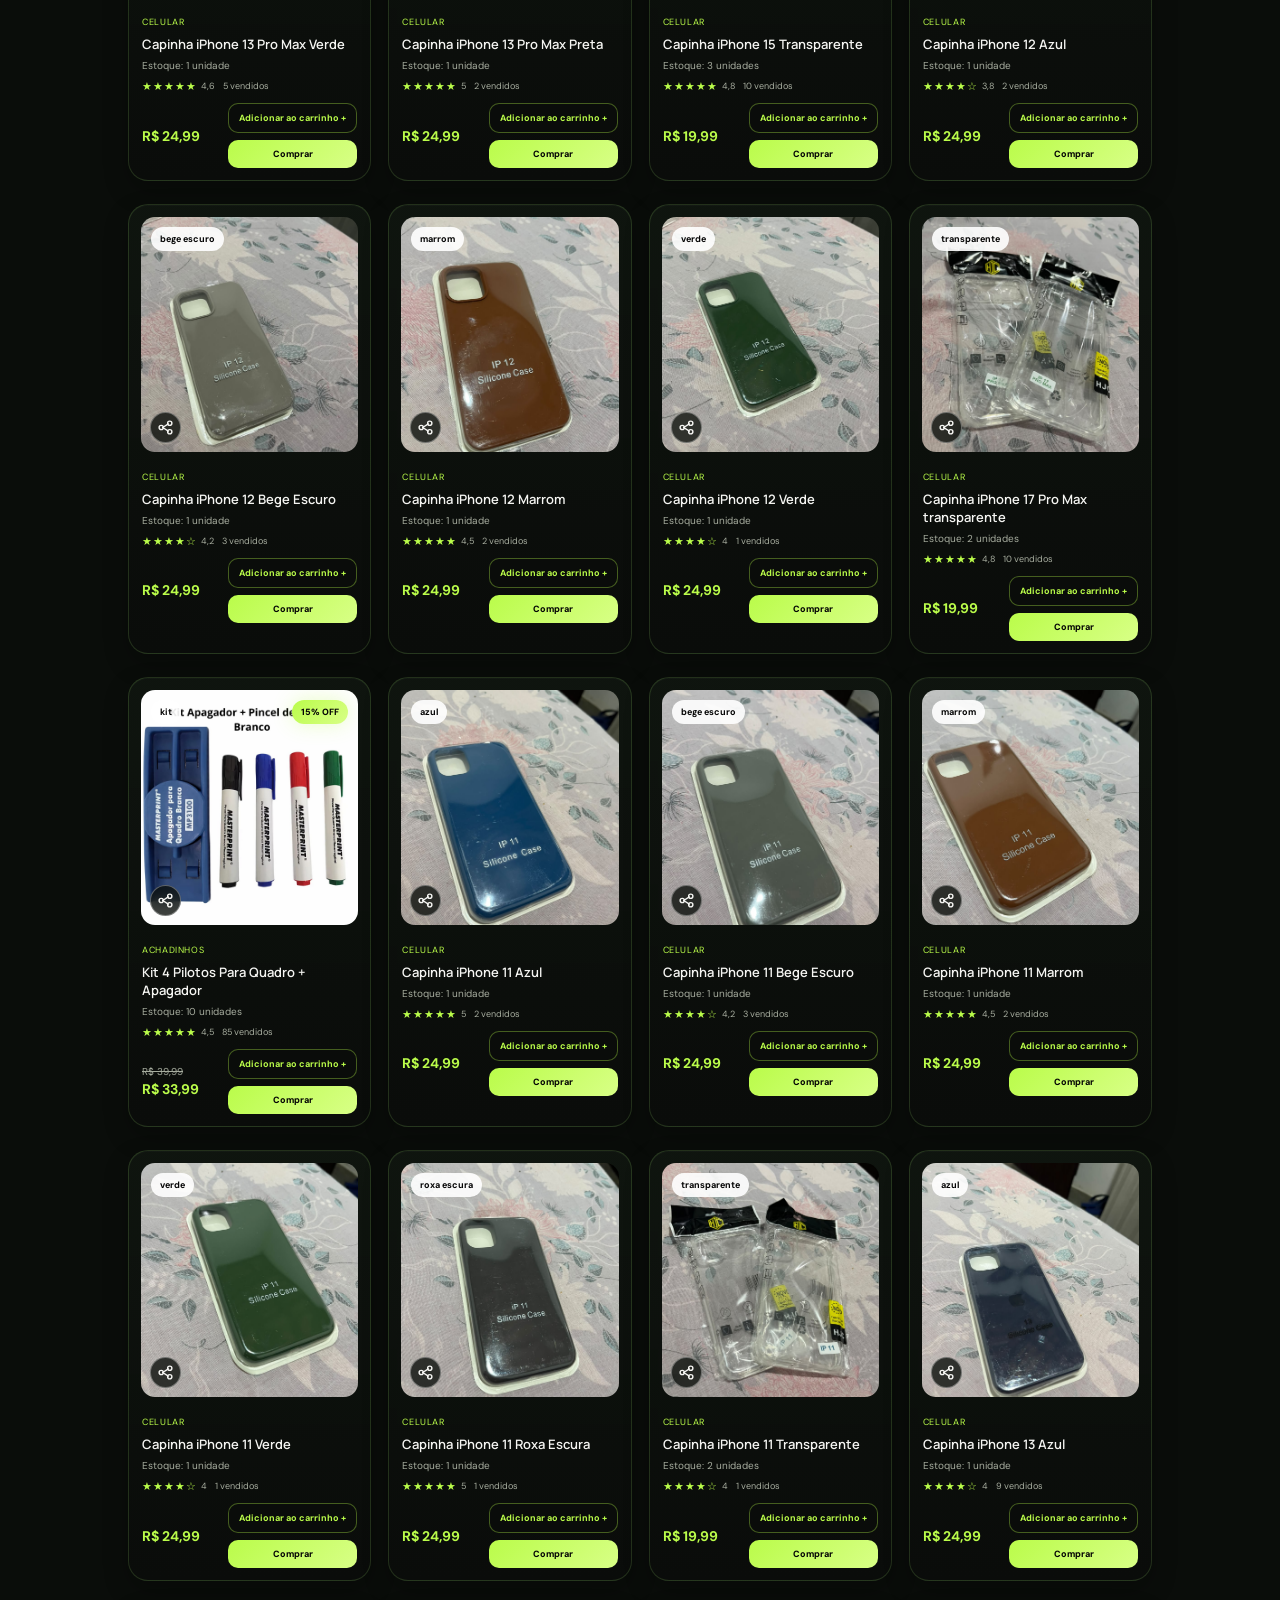
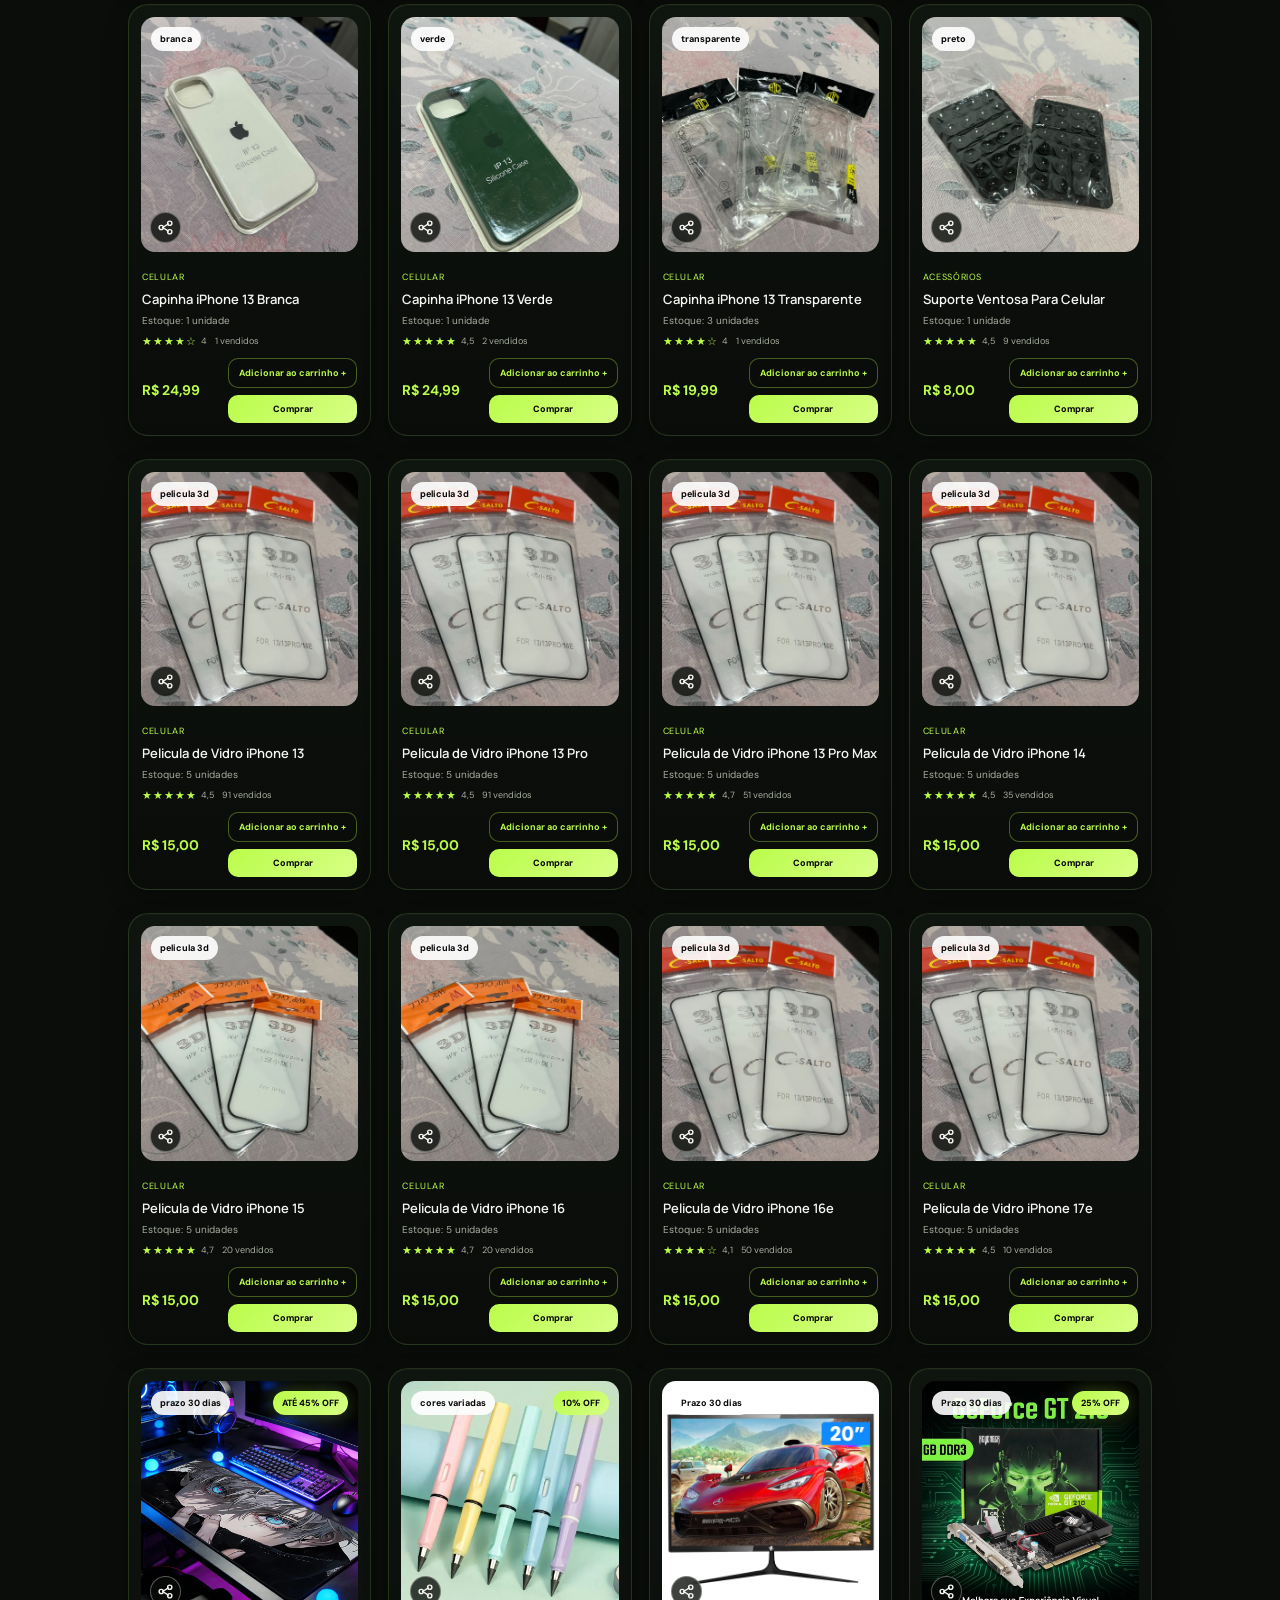
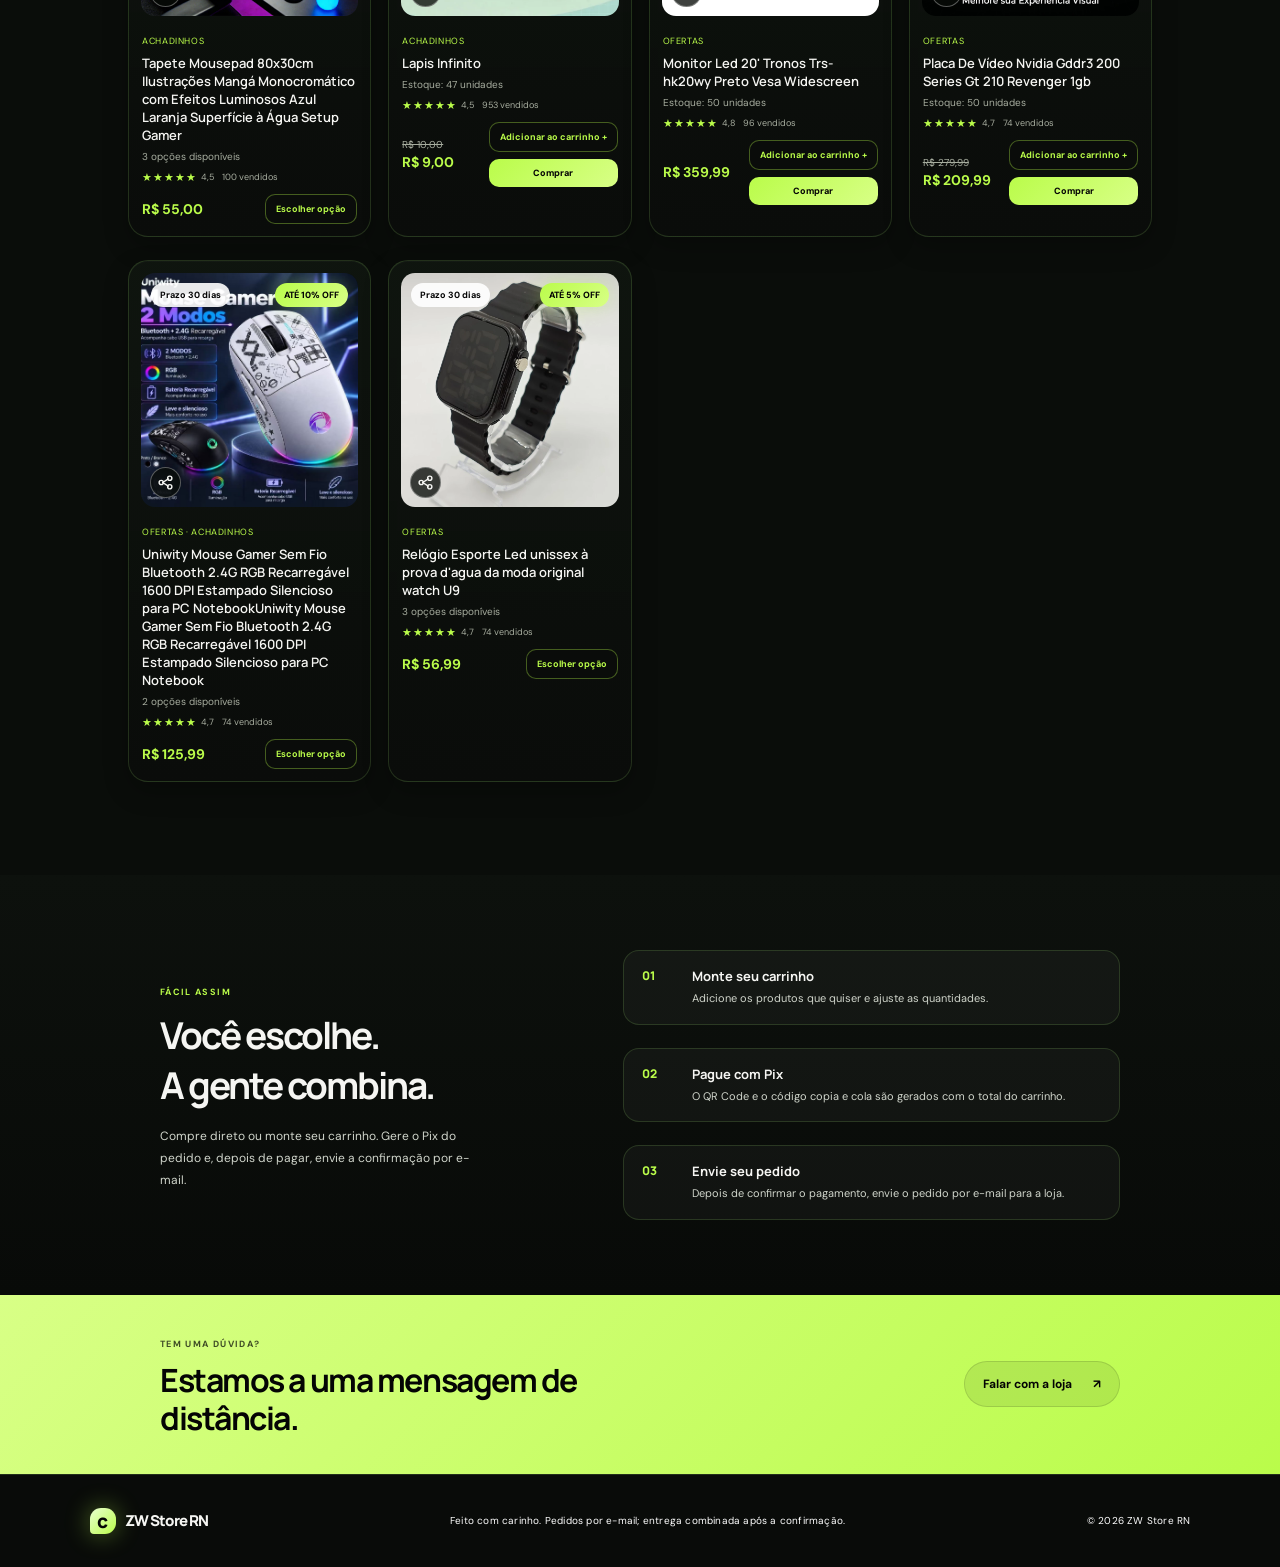
==== commit 0473f279: "atualizacao_2.7" ====
--- a/index.html
+++ b/index.html
@@ -101,13 +101,13 @@
           <div class="product-detail-image-wrap">
             <img class="product-detail-image" id="product-detail-image" alt="" />
             <span class="product-detail-discount-badge" id="product-detail-discount-badge" hidden></span>
+            <button class="share-product-button" id="product-detail-share" type="button" aria-label="Compartilhar este produto" title="Ícone de compartilhamento de Dave Gandy (Icon-Icons.com)"><svg class="share-icon" viewBox="0 0 24 24" aria-hidden="true"><path d="M8 12 16 7M8 12l8 5" /><circle cx="6" cy="12" r="3" /><circle cx="18" cy="6" r="3" /><circle cx="18" cy="18" r="3" /></svg></button>
           </div>
           <div class="product-detail-content">
             <span class="product-category" id="product-detail-category"></span>
             <h2 id="product-detail-title"></h2>
             <div class="product-detail-price" id="product-detail-price"></div>
             <div class="product-detail-variants" id="product-detail-variants" hidden></div>
-            <p class="product-detail-description" id="product-detail-description"></p>
             <div class="product-detail-stats">
               <div>
                 <span class="product-detail-stat-label">Avaliação</span>
@@ -117,6 +117,10 @@
                 </div>
               </div>
               <div>
+                <span class="product-detail-stat-label">Estoque</span>
+                <strong id="product-detail-stock"></strong>
+              </div>
+              <div>
                 <span class="product-detail-stat-label">Comprados</span>
                 <strong id="product-detail-purchases"></strong>
               </div>
@@ -125,6 +129,11 @@
               <button class="order-button" id="product-detail-add" type="button">Adicionar ao carrinho</button>
               <button class="direct-buy-button" id="product-detail-buy" type="button">Comprar</button>
             </div>
+            <h3 class="product-detail-description-title">Descrição</h3>
+            <p class="product-detail-description" id="product-detail-description"></p>
+            <p class="product-share-status" id="product-share-status" role="status" hidden></p>
+            <a class="product-share-whatsapp" id="product-share-whatsapp" target="_blank" rel="noopener noreferrer" hidden>Compartilhar pelo WhatsApp</a>
+            <input class="product-share-url" id="product-share-url" type="url" readonly aria-label="Link direto do produto" hidden />
             <section class="product-reviews" aria-labelledby="product-reviews-title">
               <h3 id="product-reviews-title">Avaliações deste produto</h3>
               <div class="reviews-list" id="product-reviews-list" aria-live="polite">
@@ -182,7 +191,7 @@
             <div class="cart-total"><span>Total dos produtos</span><strong id="cart-total"></strong></div>
             <p class="cart-promotion-hint" id="cart-discount-hint" hidden></p>
             <p>Entrega combinada pelo WhatsApp.</p>
-            <form class="customer-form" id="customer-form">
+            <form class="customer-form" id="customer-form" hidden>
               <h3>Dados para o pedido</h3>
               <p>Preencha antes de gerar o Pix. Os dados ficam salvos neste navegador e serão enviados por e-mail junto do pedido.</p>
               <label class="customer-field customer-field-wide" for="customer-name">
@@ -210,7 +219,7 @@
                 <input id="customer-email" name="email" type="email" autocomplete="email" required />
               </label>
             </form>
-            <button class="checkout-button" id="checkout-button" type="submit" form="customer-form">Salvar dados e gerar Pix <span aria-hidden="true">↗</span></button>
+            <button class="checkout-button" id="checkout-button" type="button">Comprar <span aria-hidden="true">↗</span></button>
             <section class="payment-details" id="payment-details" aria-labelledby="payment-title" hidden>
               <h3 id="payment-title">Pague com Pix</h3>
               <strong class="pix-amount" id="pix-amount"></strong>
--- a/style.css
+++ b/style.css
@@ -143,6 +143,9 @@
 .product-detail-trigger { position: absolute; inset: 0; width: 100%; height: 100%; padding: 0; border: 0; background: transparent; cursor: pointer; }
 .product-detail-trigger img { width: 100%; height: 100%; display: block; object-fit: cover; transition: transform .35s; }
 .product-detail-trigger:hover img { transform: scale(1.045); }
+.product-image-share { position: absolute; z-index: 2; bottom: 9px; left: 9px; width: 31px; height: 31px; display: grid; place-items: center; padding: 0; border: 1px solid rgba(255,255,255,.32); border-radius: 50%; color: var(--white); background: rgba(8,12,8,.78); backdrop-filter: blur(7px); font-size: 15px; cursor: pointer; }
+.product-image-share:hover { border-color: var(--green); color: var(--green); background: rgba(8,12,8,.94); }
+.share-icon { width: 17px; height: 17px; fill: none; stroke: currentColor; stroke-linecap: round; stroke-linejoin: round; stroke-width: 2; }
 .product-label { position: absolute; top: 10px; left: 10px; padding: 6px 9px; border-radius: 20px; color: var(--black); background: rgba(255,255,255,0.9); font-size: 9px; font-weight: 700; }
 .product-discount-badge { position: absolute; top: 10px; right: 10px; padding: 6px 9px; border-radius: 20px; color: var(--black); background: linear-gradient(135deg, var(--green), #d8ff86); font-size: 9px; font-weight: 800; box-shadow: 0 0 20px rgba(186, 252, 74, 0.3); }
 .product-details { padding: 12px 1px 0; }
@@ -498,8 +501,9 @@
 .product-detail-variants select { width: 100%; min-height: 42px; padding: 10px 12px; border: 1px solid var(--line-strong); border-radius: 10px; color: var(--white); background: var(--panel); font: inherit; font-size: 12px; }
 .product-detail-variants select:focus { outline: 2px solid var(--green); outline-offset: 2px; }
 .product-detail-variants select option { color: var(--white); background: var(--panel); }
+.product-detail-description-title { margin: 0 0 -9px; color: var(--white); font-size: 15px; font-weight: 700; }
 .product-detail-description { margin: 0; color: var(--muted); font-size: 13px; line-height: 1.7; }
-.product-detail-stats { display: grid; grid-template-columns: 1fr 1fr; gap: 12px; padding: 15px 0; border-top: 1px solid var(--line); border-bottom: 1px solid var(--line); }
+.product-detail-stats { display: grid; grid-template-columns: repeat(3, minmax(0, 1fr)); gap: 12px; padding: 15px 0; border-top: 1px solid var(--line); border-bottom: 1px solid var(--line); }
 .product-detail-stats > div { display: grid; gap: 7px; }
 .product-detail-stat-label { color: var(--muted); font-size: 10px; }
 .product-detail-rating { display: flex; flex-wrap: wrap; align-items: center; gap: 7px; font-size: 11px; }
@@ -508,6 +512,14 @@
 .product-detail-actions { display: grid; gap: 9px; }
 .product-detail-actions button { min-height: 42px; font-size: 11px; }
 .product-detail-actions button:disabled { cursor: not-allowed; opacity: .55; }
+.share-product-button { position: absolute; z-index: 2; bottom: 14px; left: 14px; width: 38px; height: 38px; display: grid; place-items: center; padding: 0; border: 1px solid rgba(255,255,255,.32); border-radius: 50%; color: var(--white); background: rgba(8,12,8,.78); backdrop-filter: blur(7px); font: inherit; font-size: 17px; cursor: pointer; }
+.share-product-button:hover { border-color: var(--green); color: var(--green); background: rgba(8,12,8,.94); }
+.product-share-status { margin: -5px 0 0; color: var(--muted); font-size: 11px; line-height: 1.5; }
+.product-share-status[hidden] { display: none; }
+.product-share-whatsapp { justify-self: start; color: var(--green); font-size: 11px; font-weight: 700; }
+.product-share-whatsapp[hidden] { display: none; }
+.product-share-url { width: 100%; min-width: 0; padding: 9px 10px; border: 1px solid var(--line); border-radius: 9px; color: var(--white); background: var(--panel); font: inherit; font-size: 10px; }
+.product-share-url[hidden] { display: none; }
 .product-detail-close { position: absolute; z-index: 1; top: 12px; right: 12px; width: 38px; height: 38px; border: 1px solid var(--line); border-radius: 50%; color: var(--white); background: rgba(5, 5, 5, .82); font-size: 25px; line-height: 1; cursor: pointer; }
 
 .product-reviews { display: grid; gap: 15px; padding: 20px; border: 1px solid rgba(186, 252, 74, .2); border-radius: 20px; background: radial-gradient(ellipse at 100% 0, rgba(186, 252, 74, .08), transparent 48%), linear-gradient(145deg, rgba(19, 27, 20, .96), rgba(11, 15, 12, .98)); box-shadow: inset 0 1px 0 rgba(255,255,255,.035), 0 12px 30px rgba(0,0,0,.18); }
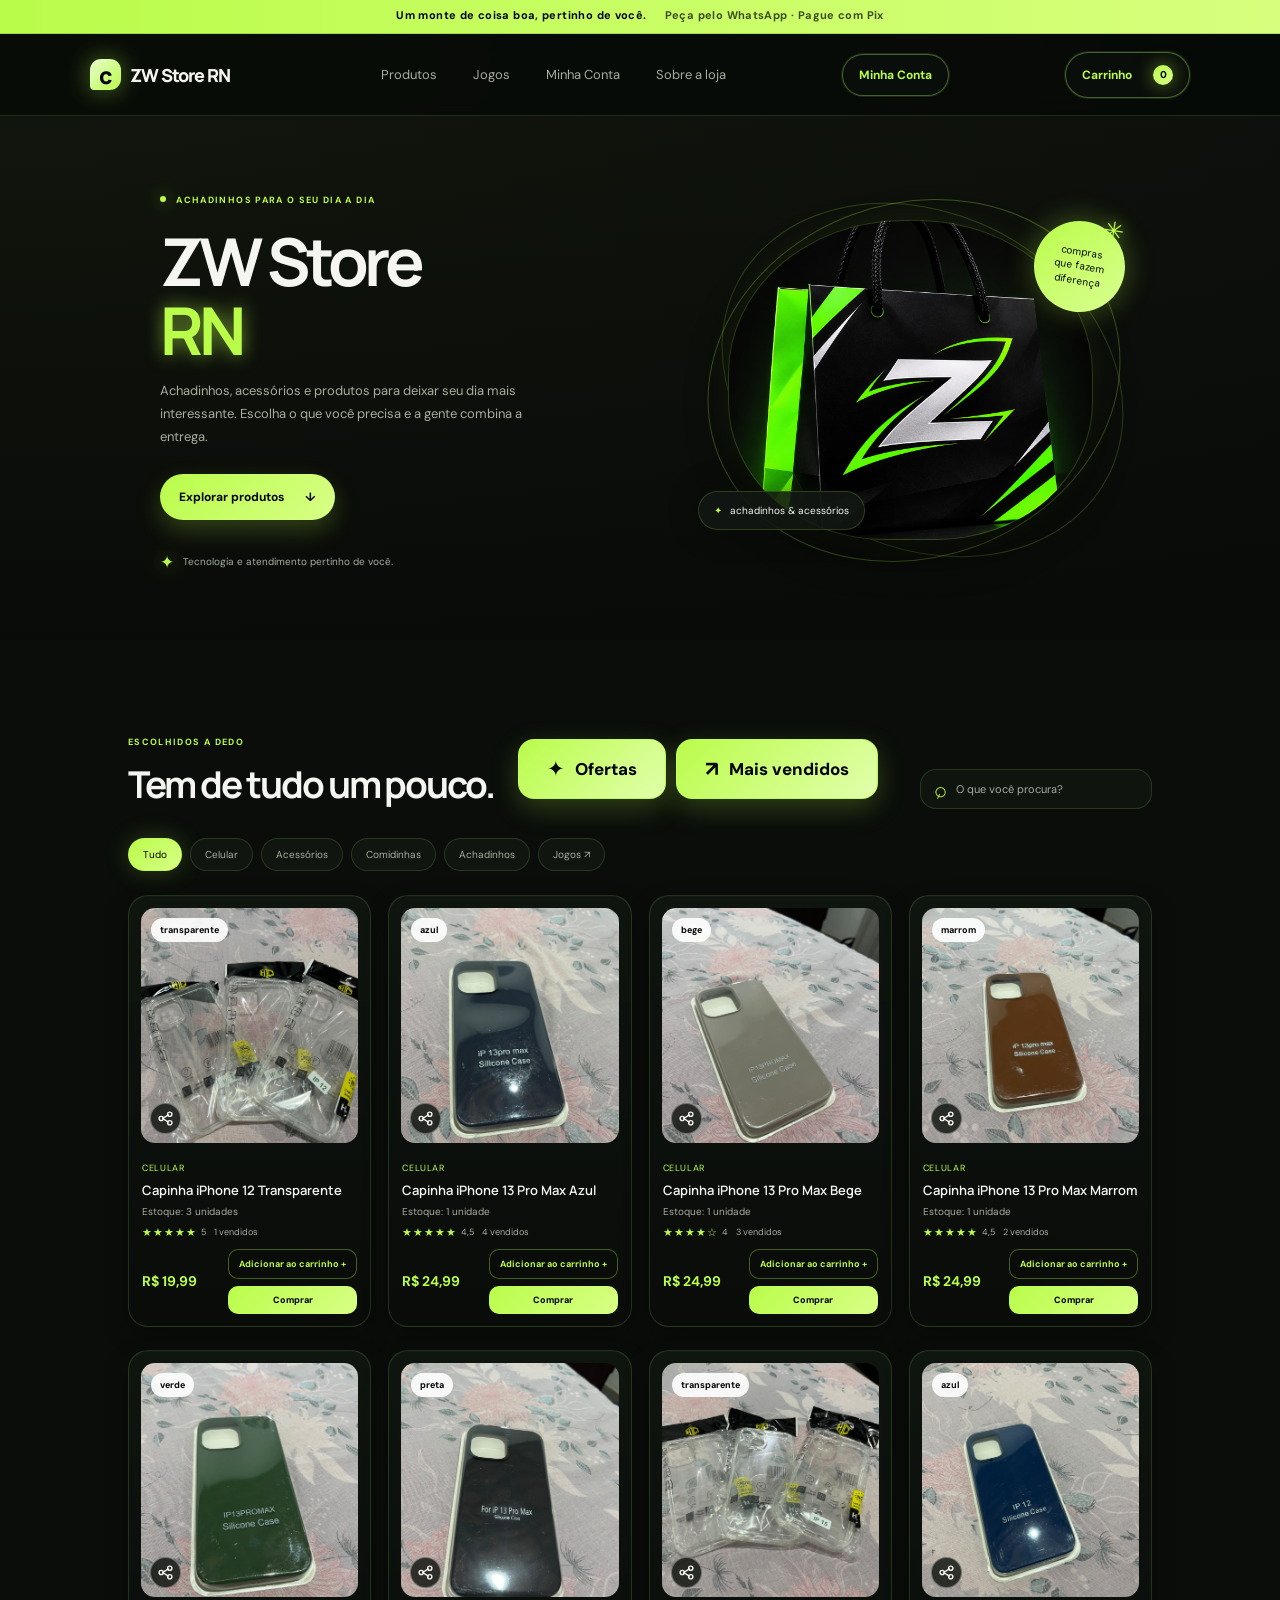
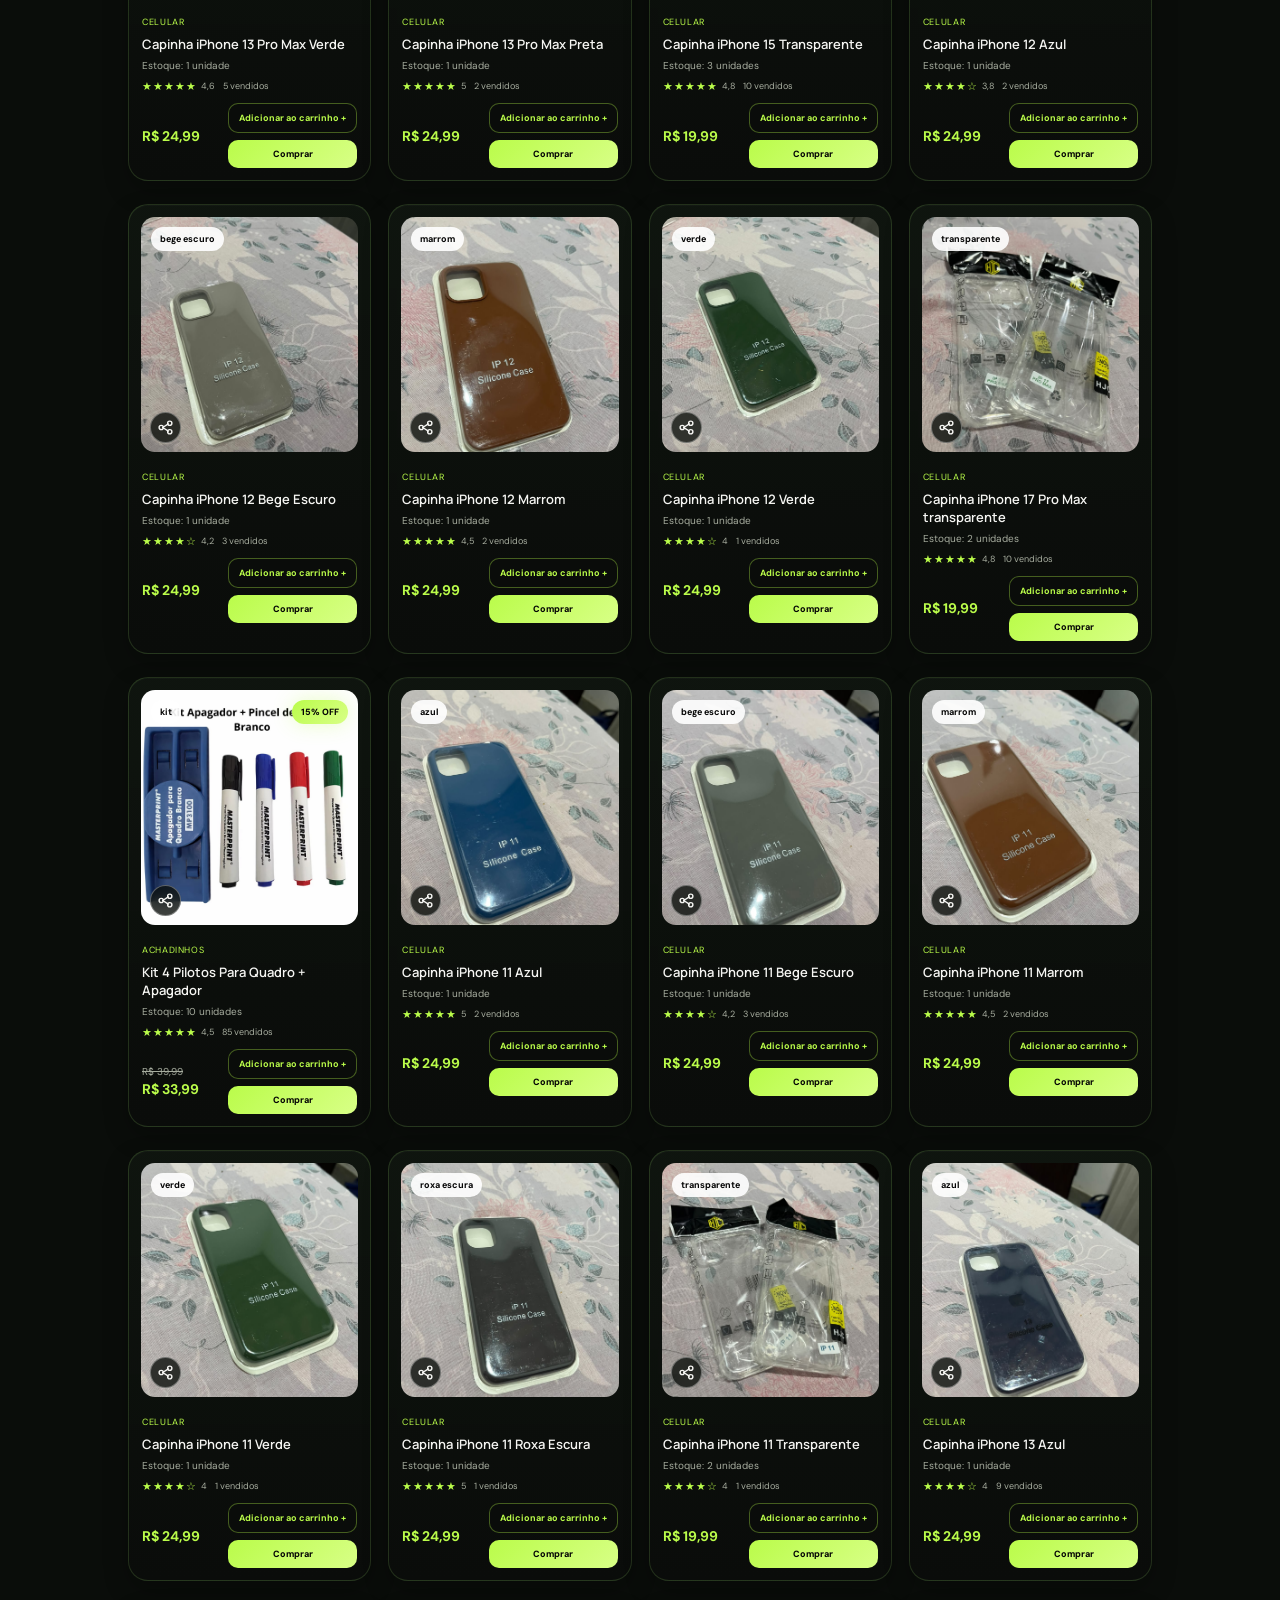
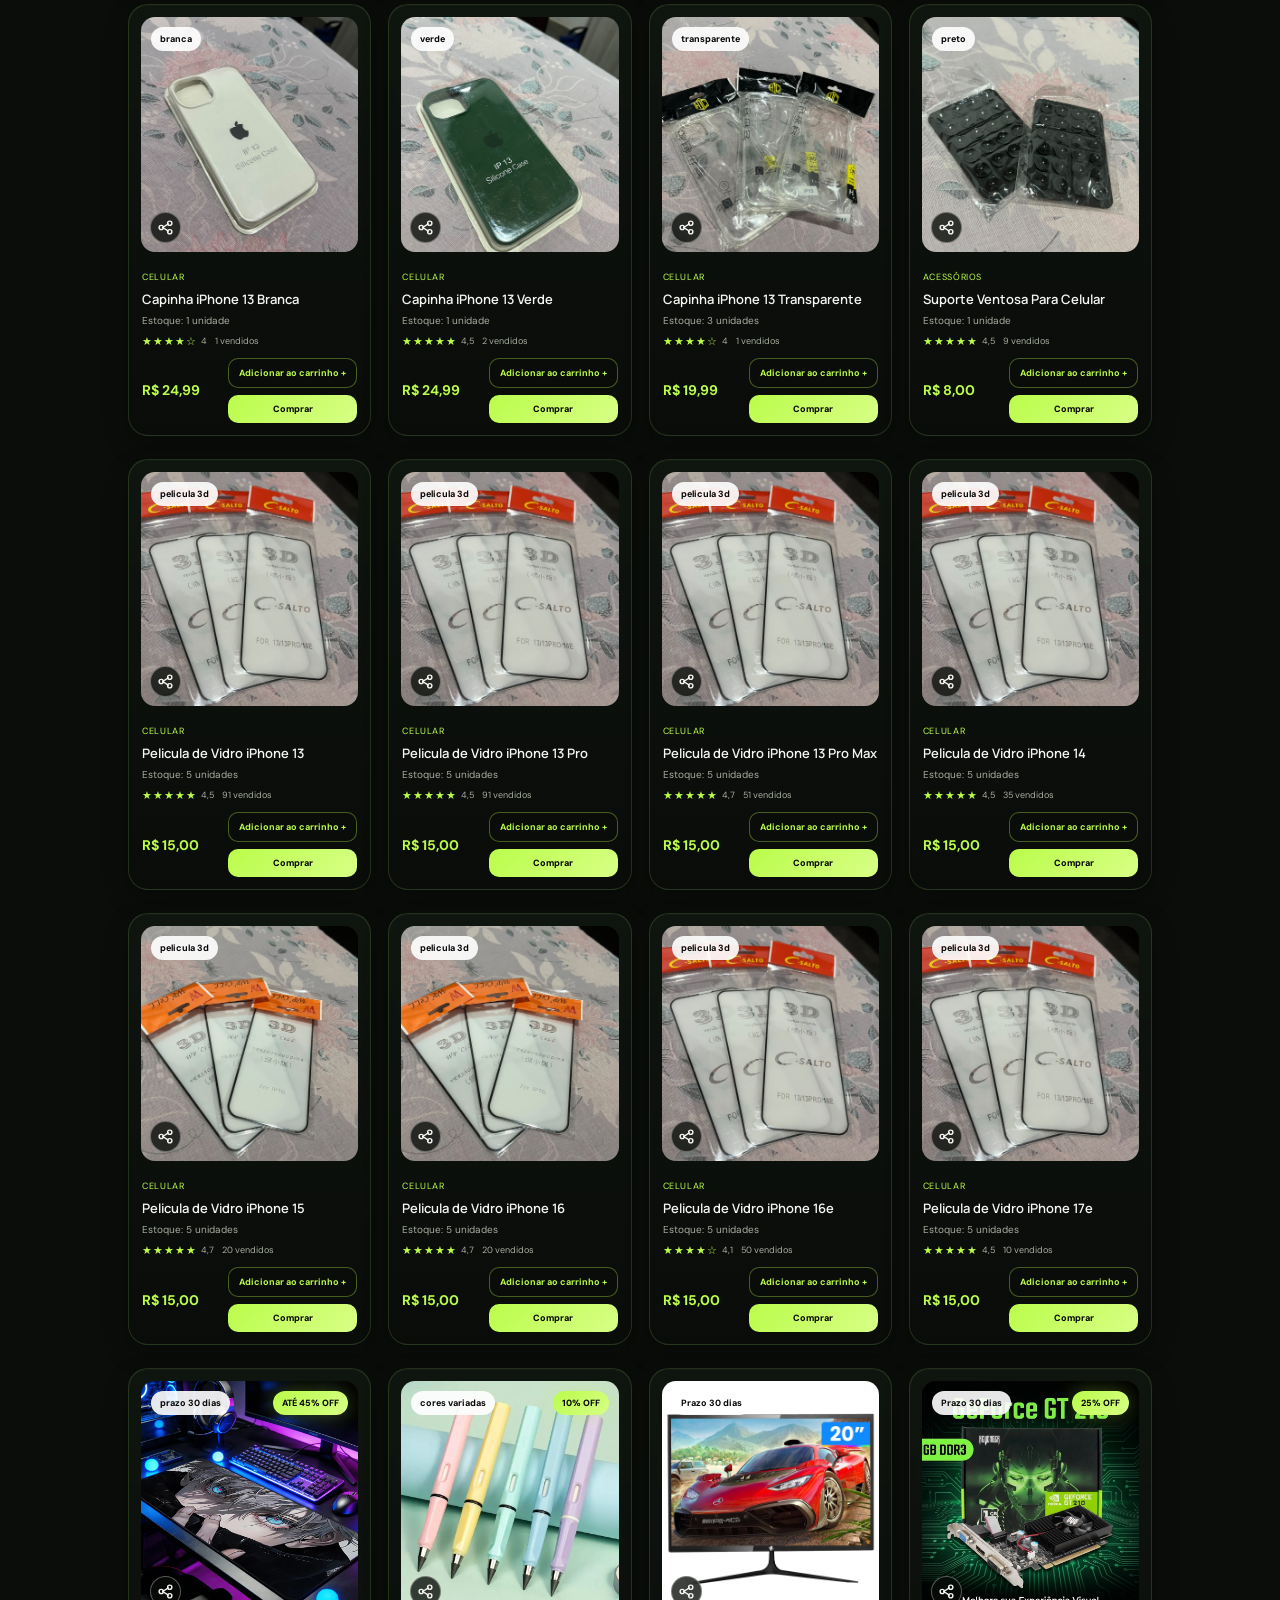
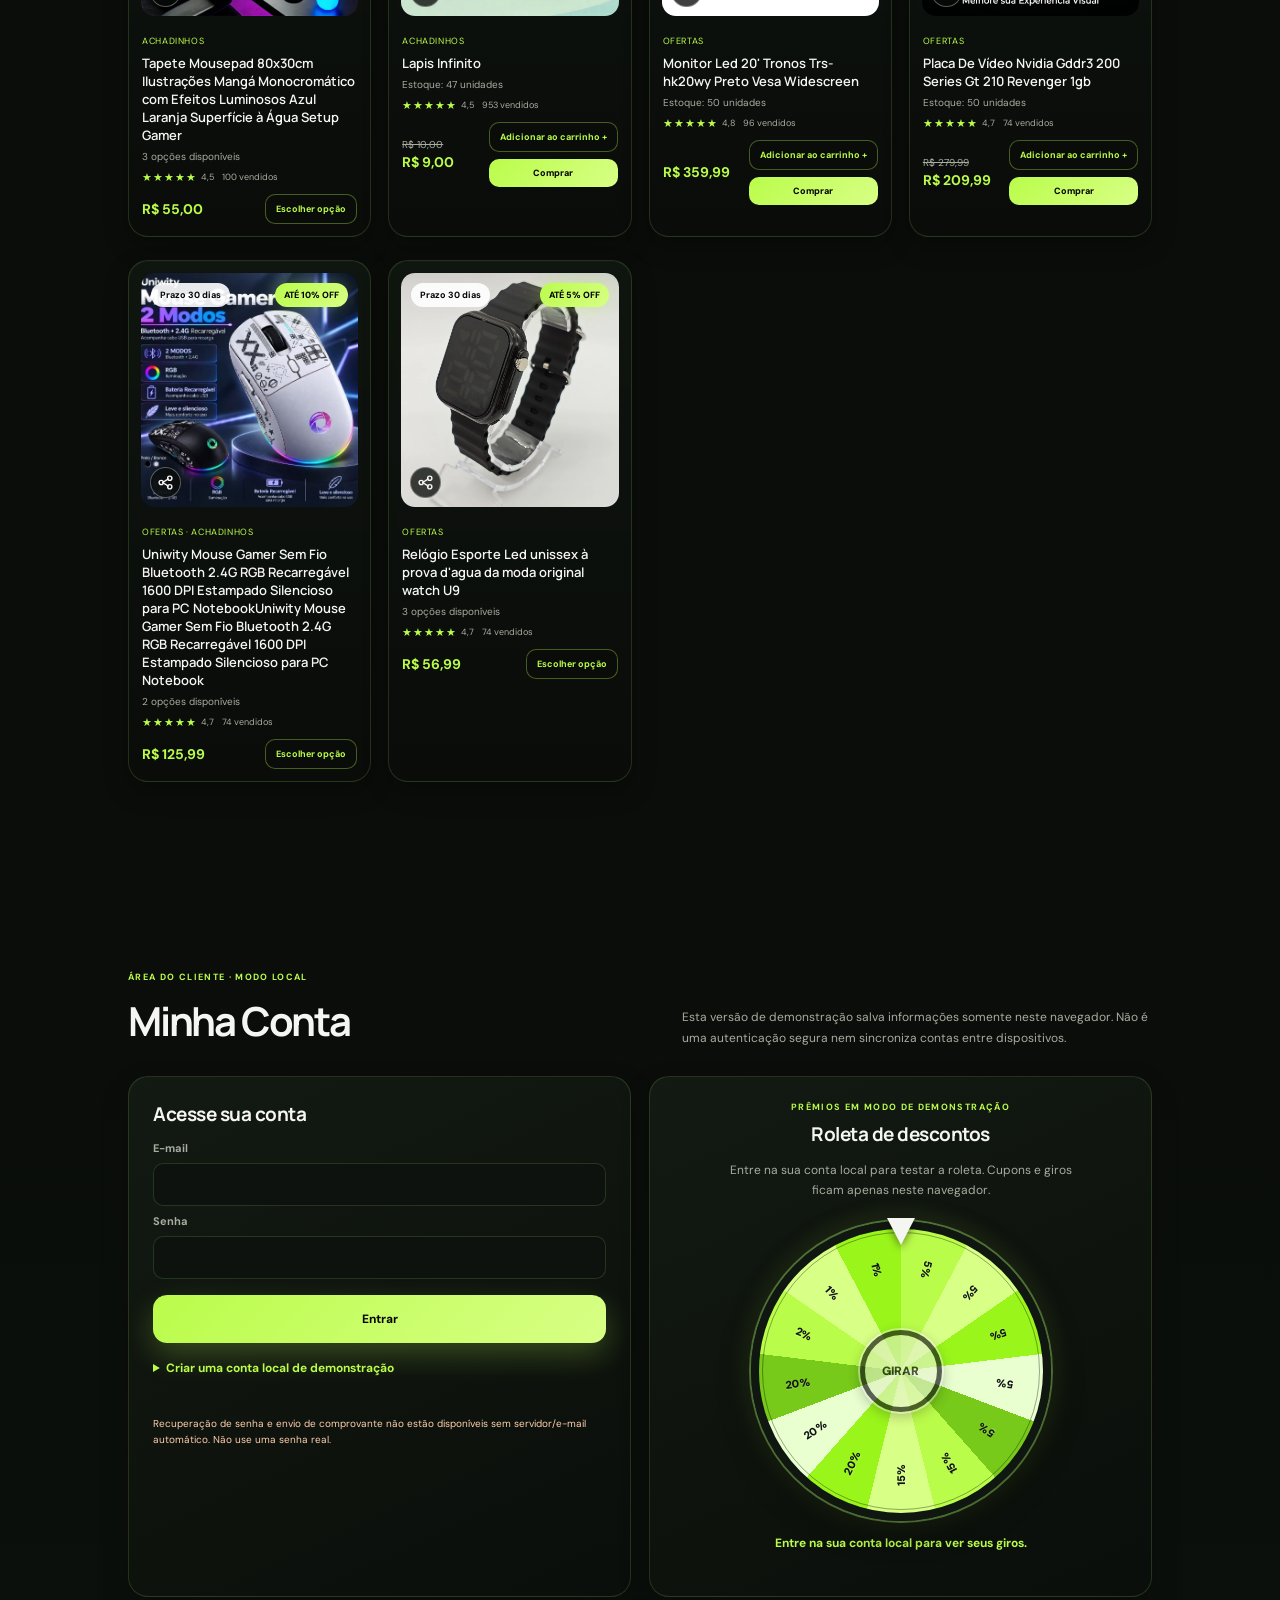
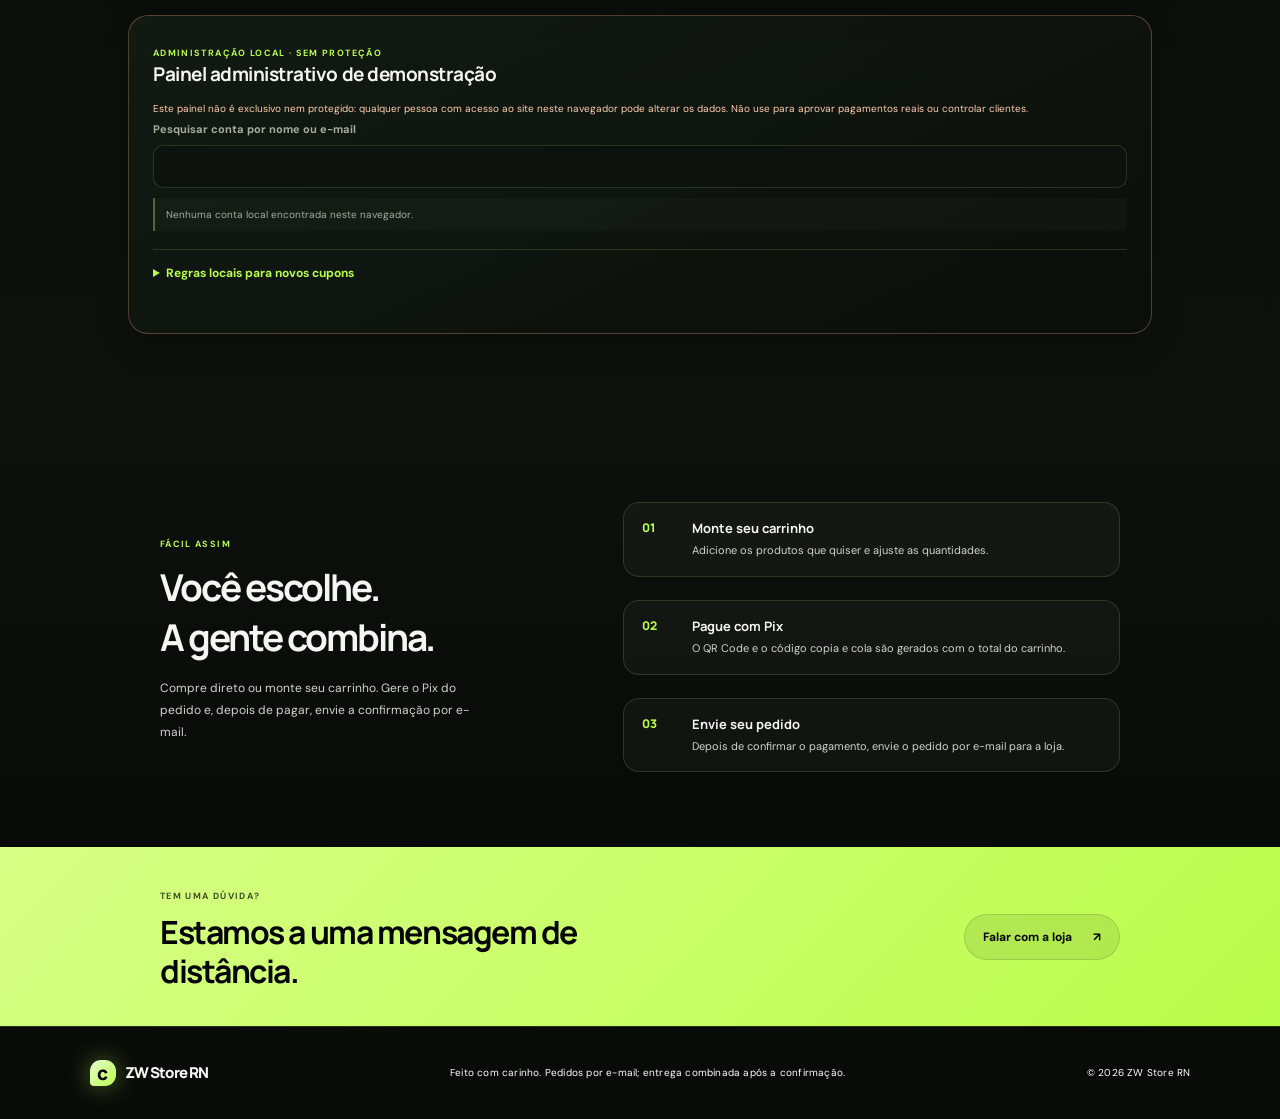
==== commit 7426586b: "atualizacao_2.8" ====
--- a/index.html
+++ b/index.html
@@ -16,6 +16,7 @@
       rel="stylesheet"
     />
     <link rel="stylesheet" href="style.css" />
+    <script src="account-system.js" defer></script>
     <script src="app.js" defer></script>
   </head>
   <body>
@@ -32,8 +33,10 @@
       <nav class="main-nav" aria-label="Navegação principal">
         <a href="#produtos">Produtos</a>
         <a href="./jogos.html">Jogos</a>
+        <a href="#conta">Minha Conta</a>
         <a href="#sobre">Sobre a loja</a>
       </nav>
+      <a class="header-cta account-trigger" href="#conta">Minha Conta</a>
       <button class="header-cta cart-trigger" id="cart-open" type="button" aria-haspopup="dialog" aria-controls="cart-dialog">
         Carrinho <span class="cart-count" id="cart-count">0</span>
       </button>
@@ -190,6 +193,13 @@
             <div class="cart-discount" id="cart-volume-discount-row" hidden><span id="cart-volume-discount-label"></span><strong id="cart-volume-discount"></strong></div>
             <div class="cart-total"><span>Total dos produtos</span><strong id="cart-total"></strong></div>
             <p class="cart-promotion-hint" id="cart-discount-hint" hidden></p>
+            <label class="cart-coupon-field" for="cart-coupon-select">
+              Cupom da sua conta
+              <select id="cart-coupon-select">
+                <option value="">Não usar cupom</option>
+              </select>
+            </label>
+            <div class="cart-discount" id="account-coupon-row" hidden><span id="account-coupon-label">Cupom</span><strong id="account-coupon-discount"></strong></div>
             <p>Entrega combinada pelo WhatsApp.</p>
             <form class="customer-form" id="customer-form" hidden>
               <h3>Dados para o pedido</h3>
@@ -235,6 +245,101 @@
         </section>
       </div>
 
+      <section class="account-section section-wrap" id="conta" aria-labelledby="account-title">
+        <div class="account-heading">
+          <div>
+            <span class="eyebrow">ÁREA DO CLIENTE · MODO LOCAL</span>
+            <h2 id="account-title">Minha Conta</h2>
+          </div>
+          <p>Esta versão de demonstração salva informações somente neste navegador. Não é uma autenticação segura nem sincroniza contas entre dispositivos.</p>
+        </div>
+        <div class="account-grid">
+          <section class="account-card" aria-labelledby="account-access-title">
+            <h3 id="account-access-title">Acesse sua conta</h3>
+            <div id="account-auth">
+              <form id="account-login-form" class="account-form">
+                <label for="account-login-email">E-mail</label>
+                <input id="account-login-email" name="email" type="email" autocomplete="email" required />
+                <label for="account-login-password">Senha</label>
+                <input id="account-login-password" name="password" type="password" autocomplete="current-password" minlength="8" required />
+                <button class="checkout-button" type="submit">Entrar</button>
+              </form>
+              <details class="account-register">
+                <summary>Criar uma conta local de demonstração</summary>
+                <form id="account-register-form" class="account-form">
+                  <label for="account-register-name">Nome</label>
+                  <input id="account-register-name" name="name" type="text" autocomplete="name" maxlength="80" required />
+                  <label for="account-register-email">E-mail</label>
+                  <input id="account-register-email" name="email" type="email" autocomplete="email" required />
+                  <label for="account-register-password">Senha (mínimo 8 caracteres)</label>
+                  <input id="account-register-password" name="password" type="password" autocomplete="new-password" minlength="8" required />
+                  <button class="checkout-button" type="submit">Criar conta neste navegador</button>
+                </form>
+              </details>
+              <p class="account-status" id="account-auth-status" role="status"></p>
+              <p class="account-limitation">Recuperação de senha e envio de comprovante não estão disponíveis sem servidor/e-mail automático. Não use uma senha real.</p>
+            </div>
+            <div id="account-profile" hidden>
+              <p><strong>Nome:</strong> <span id="account-profile-name"></span></p>
+              <p><strong>E-mail:</strong> <span id="account-profile-email"></span></p>
+              <p><strong>Assinatura:</strong> <span id="account-subscription-status"></span></p>
+              <p><strong>Giros disponíveis:</strong> <span id="account-spins"></span></p>
+              <a class="account-secondary-button subscription-email-link" id="subscription-email-link">Preparar e-mail sobre assinatura</a>
+              <button class="account-secondary-button" id="account-logout" type="button">Sair da conta local</button>
+            </div>
+          </section>
+          <section class="account-card wheel-card" aria-labelledby="wheel-title">
+            <span class="eyebrow">PRÊMIOS EM MODO DE DEMONSTRAÇÃO</span>
+            <h3 id="wheel-title">Roleta de descontos</h3>
+            <p class="wheel-intro">Entre na sua conta local para testar a roleta. Cupons e giros ficam apenas neste navegador.</p>
+            <div class="wheel-wrap">
+              <span class="wheel-pointer" aria-hidden="true"></span>
+              <div class="discount-wheel" id="discount-wheel" aria-label="Roleta com cupons de 1%, 2%, 5%, 15% e 20%">
+                <div class="wheel-labels" id="wheel-labels" aria-hidden="true"></div>
+                <button class="wheel-spin-button" id="wheel-spin" type="button">GIRAR</button>
+              </div>
+            </div>
+            <p class="wheel-result" id="wheel-result" role="status">Cadastre-se ou entre para ver seus giros.</p>
+          </section>
+          <section class="account-card account-wide" id="account-coupons-card" hidden aria-labelledby="my-coupons-title">
+            <h3 id="my-coupons-title">Meus Cupons</h3>
+            <div class="account-coupon-list" id="account-coupon-list"></div>
+            <h3>Histórico de giros</h3>
+            <div class="account-history-list" id="account-spin-history"></div>
+          </section>
+          <section class="account-card account-wide account-admin" aria-labelledby="admin-title">
+            <span class="eyebrow">ADMINISTRAÇÃO LOCAL · SEM PROTEÇÃO</span>
+            <h3 id="admin-title">Painel administrativo de demonstração</h3>
+            <p class="account-limitation">Este painel não é exclusivo nem protegido: qualquer pessoa com acesso ao site neste navegador pode alterar os dados. Não use para aprovar pagamentos reais ou controlar clientes.</p>
+            <label for="admin-user-search">Pesquisar conta por nome ou e-mail</label>
+            <input id="admin-user-search" type="search" autocomplete="off" />
+            <div class="admin-user-list" id="admin-user-list"></div>
+            <div id="admin-user-details" hidden>
+              <h4 id="admin-selected-name"></h4>
+              <p id="admin-selected-email"></p>
+              <p>Assinatura local: <strong id="admin-selected-subscription"></strong> · giros: <strong id="admin-selected-spins"></strong></p>
+              <div class="admin-actions">
+                <button class="account-secondary-button" id="admin-toggle-subscription" type="button">Ativar/desativar assinatura</button>
+                <label for="admin-spin-amount">Ajustar giros (+/-)</label>
+                <input id="admin-spin-amount" type="number" step="1" value="5" />
+                <button class="account-secondary-button" id="admin-adjust-spins" type="button">Aplicar ajuste e registrar renovação</button>
+              </div>
+              <h4>Cupons e alterações</h4>
+              <div class="account-history-list" id="admin-customer-history"></div>
+            </div>
+            <details class="account-rules">
+              <summary>Regras locais para novos cupons</summary>
+              <label for="coupon-expiry-days">Validade (dias)</label>
+              <input id="coupon-expiry-days" type="number" min="1" max="365" value="30" />
+              <label for="coupon-minimum">Compra mínima (R$)</label>
+              <input id="coupon-minimum" type="number" min="0" step="0.01" value="0" />
+              <button class="account-secondary-button" id="save-coupon-rules" type="button">Salvar regras neste navegador</button>
+            </details>
+            <p class="account-status" id="admin-status" role="status"></p>
+          </section>
+        </div>
+      </section>
+
       <section class="how-it-works" id="sobre">
         <div class="how-copy">
           <span class="eyebrow">FÁCIL ASSIM</span>
--- a/style.css
+++ b/style.css
@@ -569,3 +569,86 @@
   .customer-review { padding: 12px; }
   .review-form { padding: 14px; }
 }
+
+.account-section { background: linear-gradient(180deg, #0a0d0a, #0c110c); }
+.account-heading { display: flex; align-items: end; justify-content: space-between; gap: 24px; margin-bottom: 28px; }
+.account-heading h2 { margin: 8px 0 0; font-size: clamp(28px, 4vw, 40px); letter-spacing: -.055em; }
+.account-heading > p { max-width: 470px; margin: 0; color: var(--muted); font-size: 12px; line-height: 1.7; }
+.account-grid { display: grid; grid-template-columns: repeat(2, minmax(0, 1fr)); gap: 18px; }
+.account-card { min-width: 0; padding: 24px; border: 1px solid var(--line); border-radius: 20px; background: linear-gradient(155deg, rgba(20, 27, 20, .92), rgba(11, 15, 11, .96)); box-shadow: 0 12px 30px rgba(0,0,0,.2); }
+.account-card h3 { margin: 0 0 14px; font-family: Manrope, sans-serif; font-size: 19px; letter-spacing: -.025em; }
+.account-card h4 { margin: 20px 0 10px; font-family: Manrope, sans-serif; font-size: 13px; }
+.account-card > p, #account-profile > p { color: var(--muted); font-size: 12px; line-height: 1.65; }
+.account-card strong, #account-profile strong { color: var(--white); }
+.account-wide { grid-column: 1 / -1; }
+.account-form { display: grid; gap: 8px; margin-top: 12px; }
+.account-form label, .account-admin > label, .account-rules label, .admin-actions label, .cart-coupon-field { color: var(--muted); font-size: 11px; font-weight: 700; }
+.account-form input, .account-admin input, .account-rules input, .admin-actions input, .cart-coupon-field select { width: 100%; min-height: 43px; padding: 10px 12px; border: 1px solid var(--line); border-radius: 10px; outline: 0; color: var(--white); background: var(--panel-3); font: inherit; font-size: 12px; }
+.account-form input:focus, .account-admin input:focus, .account-rules input:focus, .admin-actions input:focus, .cart-coupon-field select:focus { border-color: var(--green); box-shadow: 0 0 0 3px rgba(186,252,74,.1); }
+.account-form .checkout-button { margin-top: 8px; }
+.account-register { margin-top: 17px; color: var(--green); font-size: 12px; }
+.account-register summary, .account-rules summary { cursor: pointer; font-weight: 700; }
+.account-register[open] { padding-top: 14px; border-top: 1px solid var(--line); }
+.account-status { min-height: 18px; margin: 10px 0 0; color: var(--green); font-size: 11px; line-height: 1.5; }
+.account-status.is-error { color: #ffb28f; }
+.account-limitation { margin: 12px 0 0 !important; color: #ffcfad !important; font-size: 10px !important; line-height: 1.6 !important; }
+.account-secondary-button { min-height: 39px; padding: 9px 13px; border: 1px solid var(--line-strong); border-radius: 10px; color: var(--green); background: rgba(186,252,74,.06); font-size: 11px; font-weight: 700; cursor: pointer; }
+.account-secondary-button:hover { background: rgba(186,252,74,.13); }
+.account-secondary-button:disabled { cursor: not-allowed; opacity: .55; }
+.wheel-card { display: flex; flex-direction: column; align-items: center; text-align: center; }
+.wheel-card .eyebrow { margin-bottom: 8px; }
+.wheel-intro { max-width: 360px; }
+.wheel-wrap { position: relative; width: min(100%, 300px); aspect-ratio: 1; display: grid; place-items: center; margin: 8px auto 13px; }
+.discount-wheel { position: relative; width: 100%; aspect-ratio: 1; overflow: hidden; border: 8px solid #101710; border-radius: 50%; box-shadow: 0 0 0 2px var(--line-strong), 0 10px 32px rgba(0,0,0,.45), 0 0 28px rgba(186,252,74,.18); transition: transform 4.2s cubic-bezier(.12,.72,.08,1); }
+.discount-wheel::after { position: absolute; inset: 3px; border: 1px solid rgba(4,4,4,.35); border-radius: 50%; content: ""; pointer-events: none; }
+.wheel-pointer { position: absolute; top: -3px; z-index: 3; width: 0; height: 0; border-right: 14px solid transparent; border-left: 14px solid transparent; border-top: 27px solid var(--white); filter: drop-shadow(0 3px 4px rgba(0,0,0,.45)); }
+.wheel-labels { position: absolute; inset: 0; }
+.wheel-segment-label { position: absolute; top: 50%; left: 50%; z-index: 1; color: #101510; font-size: 11px; font-weight: 900; line-height: 1; text-shadow: 0 1px 0 rgba(255,255,255,.25); white-space: nowrap; }
+.wheel-spin-button { position: absolute; top: 50%; left: 50%; z-index: 2; width: 82px; height: 82px; border: 5px solid #111711; border-radius: 50%; color: var(--black); background: linear-gradient(135deg, var(--green), #e3ffac); box-shadow: 0 0 0 2px rgba(255,255,255,.6), 0 4px 14px rgba(0,0,0,.38); font-size: 12px; font-weight: 900; cursor: pointer; transform: translate(-50%, -50%); }
+.wheel-spin-button:disabled { cursor: not-allowed; filter: grayscale(.65); opacity: .68; }
+.wheel-result { min-height: 38px; margin: 0; color: var(--green) !important; font-size: 12px !important; font-weight: 700; }
+.wheel-result.is-winner { animation: coupon-win .7s ease-out; }
+@keyframes coupon-win {
+  0% { opacity: .45; transform: scale(.94); text-shadow: 0 0 0 rgba(186,252,74,0); }
+  55% { opacity: 1; transform: scale(1.04); text-shadow: 0 0 18px rgba(186,252,74,.72); }
+  100% { transform: scale(1); text-shadow: 0 0 0 rgba(186,252,74,0); }
+}
+.account-coupon-list, .account-history-list { display: grid; gap: 8px; }
+.account-coupon { display: grid; gap: 5px; padding: 13px 15px; border: 1px solid var(--line); border-radius: 12px; background: rgba(0,0,0,.18); color: var(--muted); font-size: 11px; }
+.account-coupon > strong { color: var(--green); font-size: 14px; }
+.account-coupon code { color: var(--white); }
+.account-history-item, .account-empty { margin: 0; padding: 9px 11px; border-left: 2px solid rgba(186,252,74,.35); color: var(--muted); background: rgba(255,255,255,.02); font-size: 10px; line-height: 1.55; }
+.account-admin { border-color: rgba(255,178,143,.28); }
+.account-admin > input { margin-top: 7px; }
+.admin-user-list { display: grid; gap: 6px; max-height: 180px; margin-top: 10px; overflow-y: auto; }
+.admin-user-button { padding: 10px 12px; border: 1px solid var(--line); border-radius: 9px; color: var(--white); background: rgba(255,255,255,.025); text-align: left; font-size: 11px; cursor: pointer; }
+.admin-user-button:hover { border-color: var(--green); }
+.admin-actions { display: flex; flex-wrap: wrap; align-items: end; gap: 9px; }
+.admin-actions label { flex-basis: 100%; }
+.admin-actions input { width: 110px; }
+.account-rules { display: grid; gap: 9px; margin-top: 18px; padding-top: 15px; border-top: 1px solid var(--line); color: var(--green); font-size: 12px; }
+.account-rules[open] summary { margin-bottom: 5px; }
+.cart-coupon-field { display: grid; gap: 6px; margin-top: 13px; }
+.cart-coupon-field select { cursor: pointer; }
+.cart-coupon-field select option { color: var(--white); background: var(--panel); }
+
+@media (max-width: 800px) {
+  .account-section { padding-right: 7%; padding-left: 7%; }
+}
+@media (max-width: 600px) {
+  .account-section { padding: 55px 6%; }
+  .account-heading { align-items: start; flex-direction: column; gap: 12px; }
+  .account-grid { grid-template-columns: minmax(0, 1fr); gap: 12px; }
+  .account-card { padding: 19px; }
+  .account-wide { grid-column: auto; }
+  .wheel-wrap { width: min(100%, 280px); }
+  .wheel-segment-label { font-size: 10px; }
+  .wheel-spin-button { width: 72px; height: 72px; }
+  .account-trigger { padding: 9px 10px; gap: 0; font-size: 9px; }
+  .site-header .brand-name { font-size: 15px; }
+  .site-header .brand-icon { width: 27px; height: 27px; }
+}
+@media (prefers-reduced-motion: reduce) {
+  .discount-wheel { transition-duration: .01ms; }
+  .wheel-result.is-winner { animation: none; }
+}
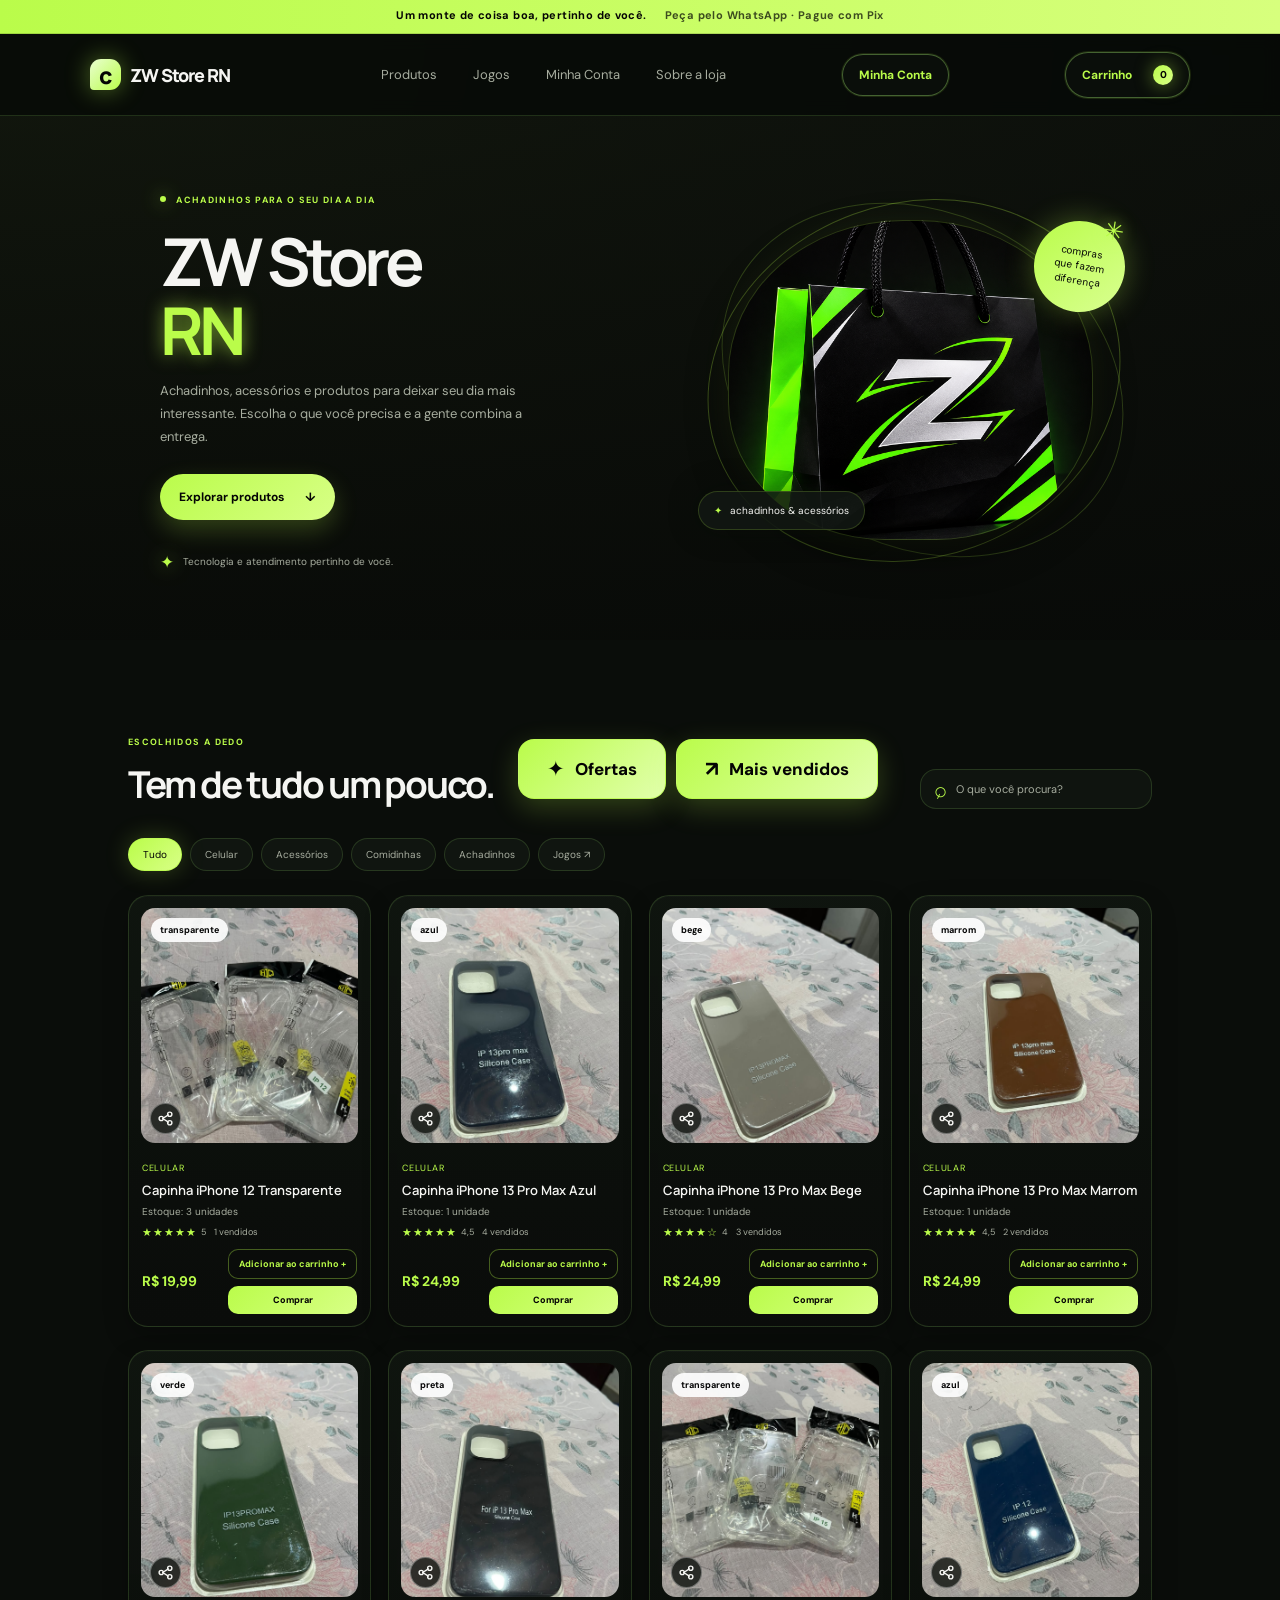
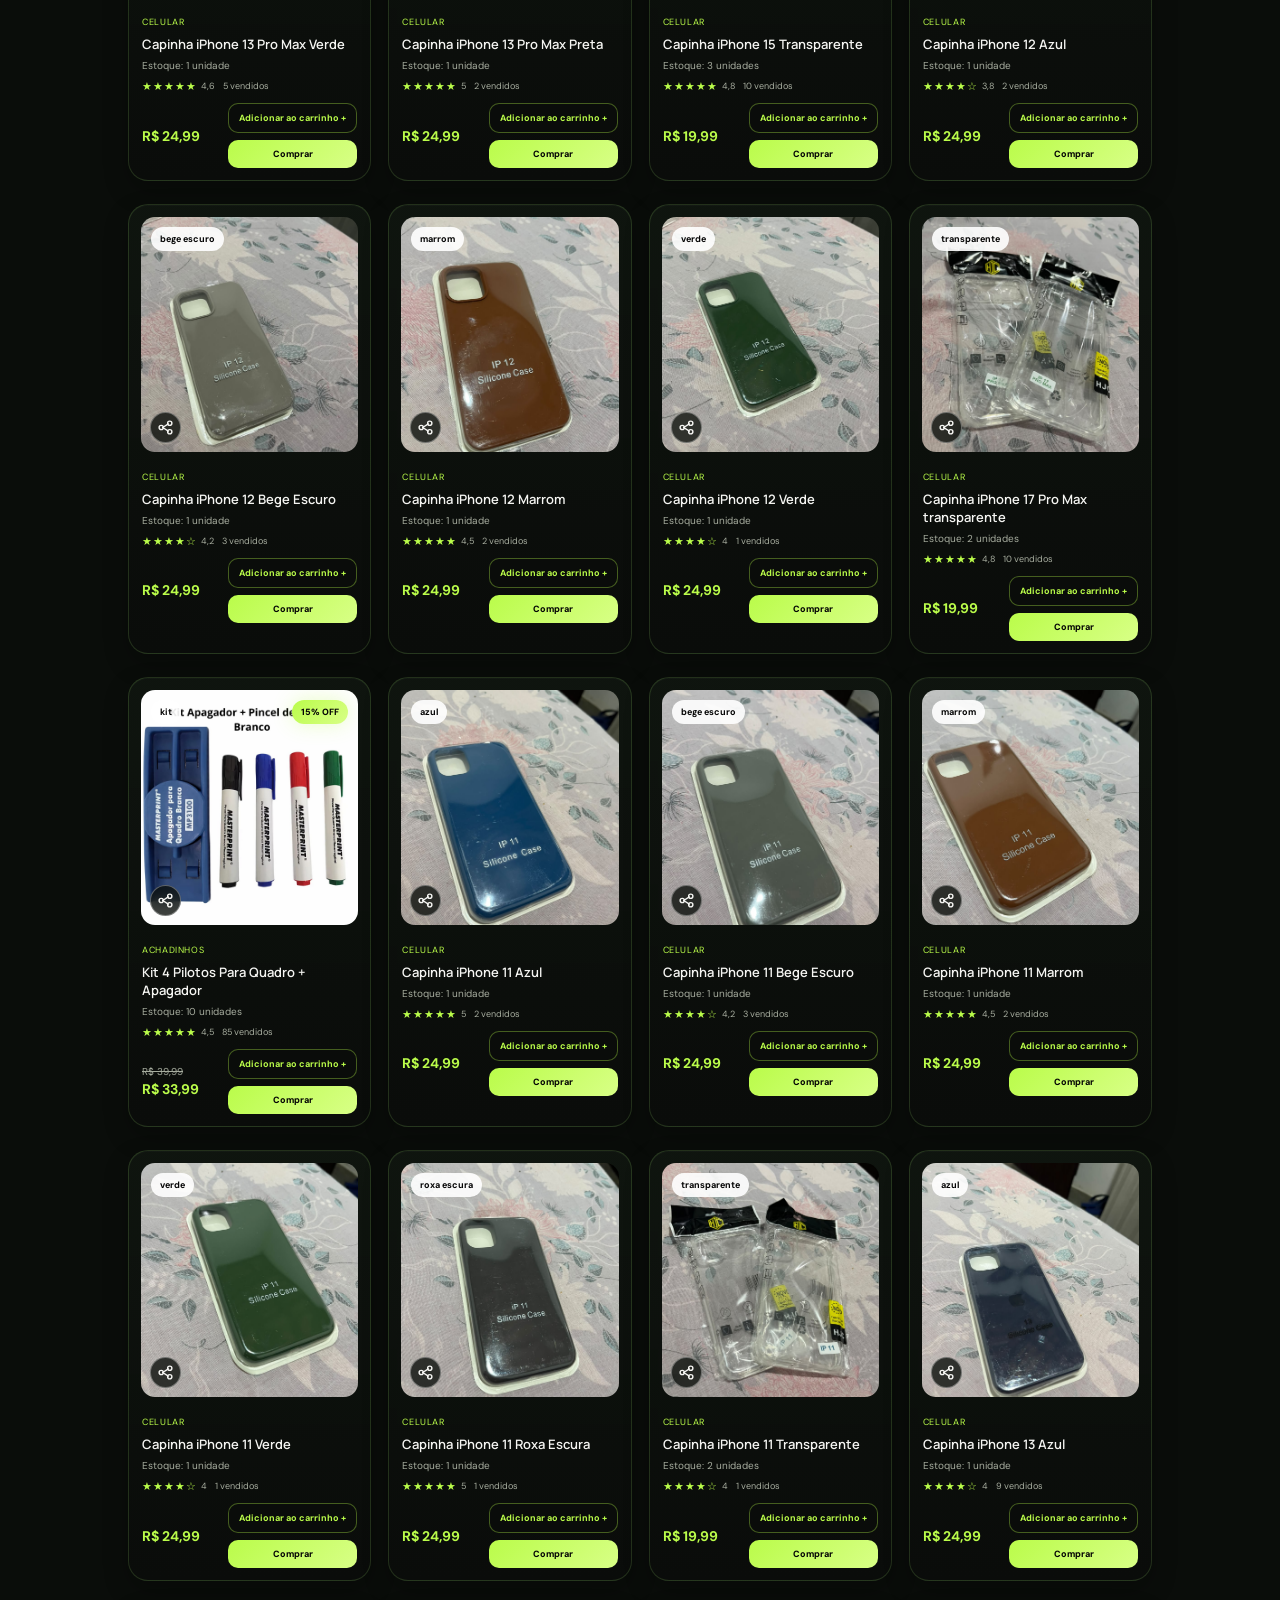
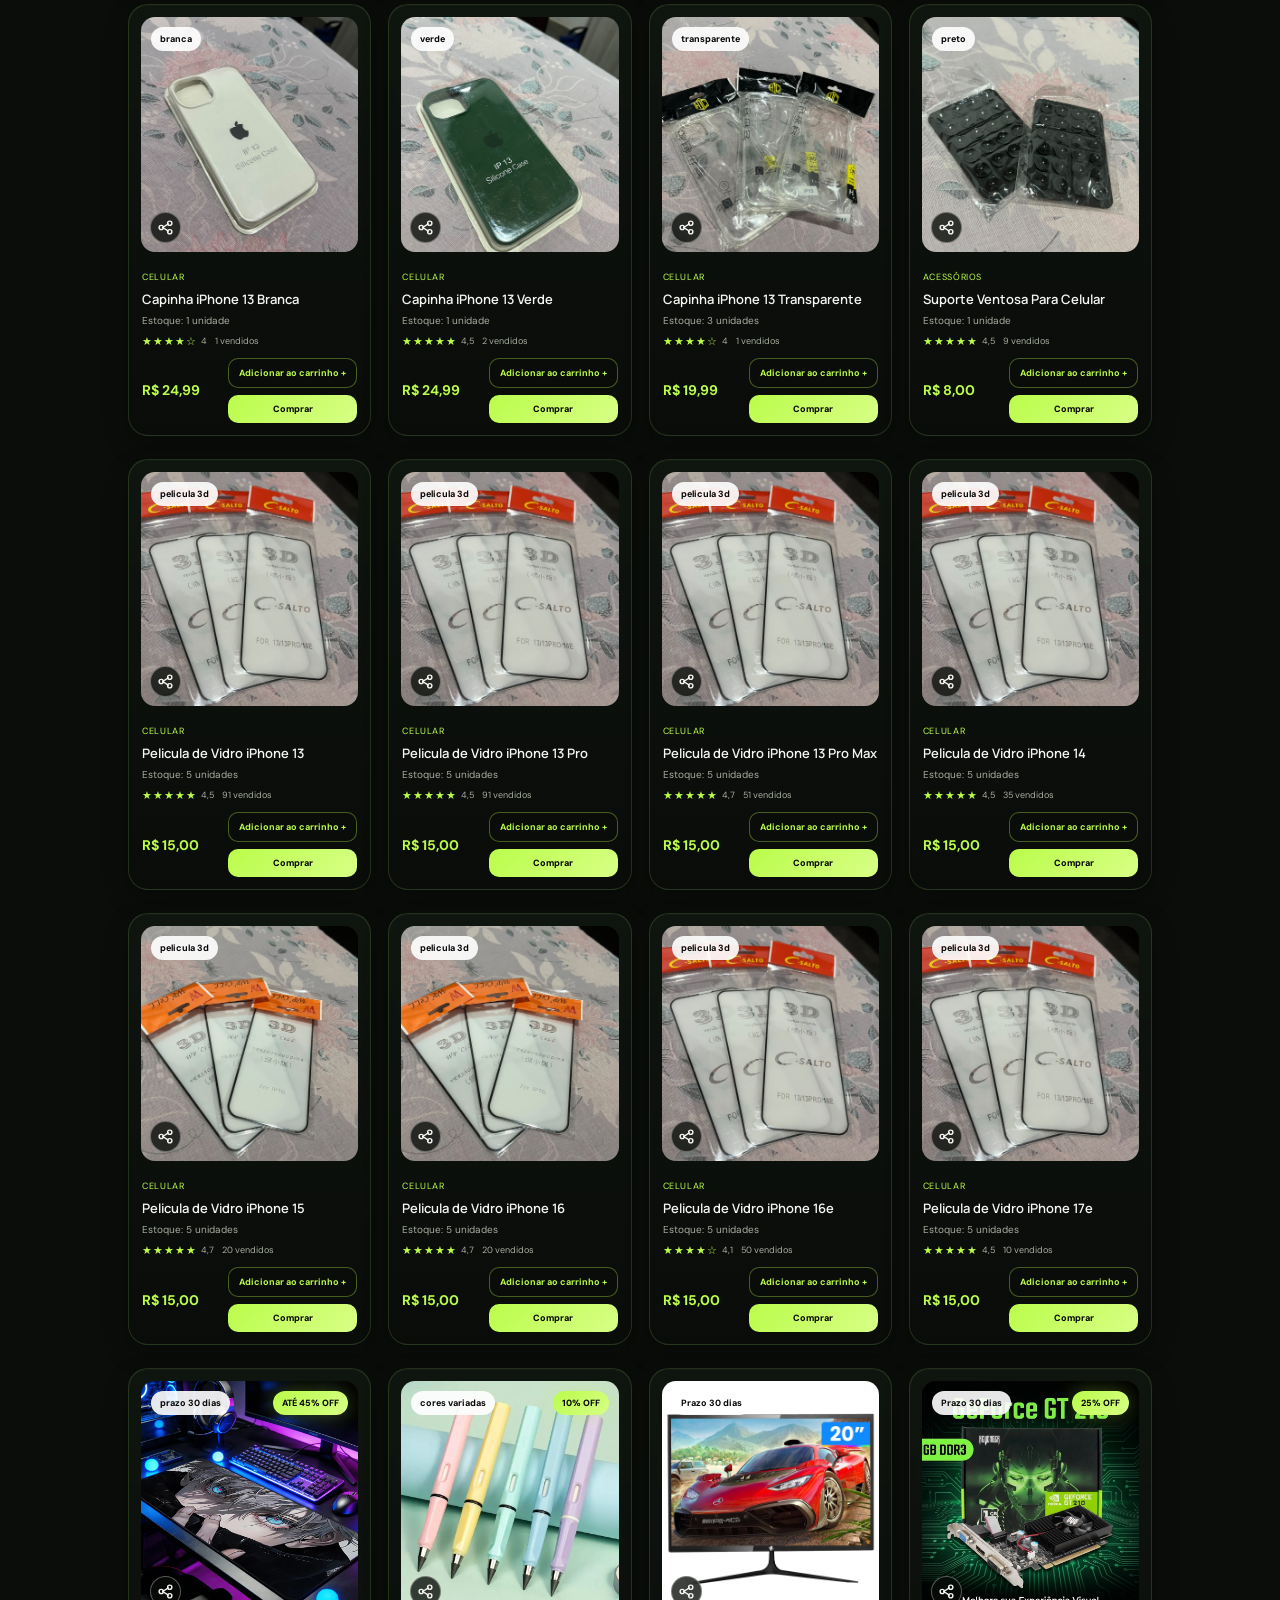
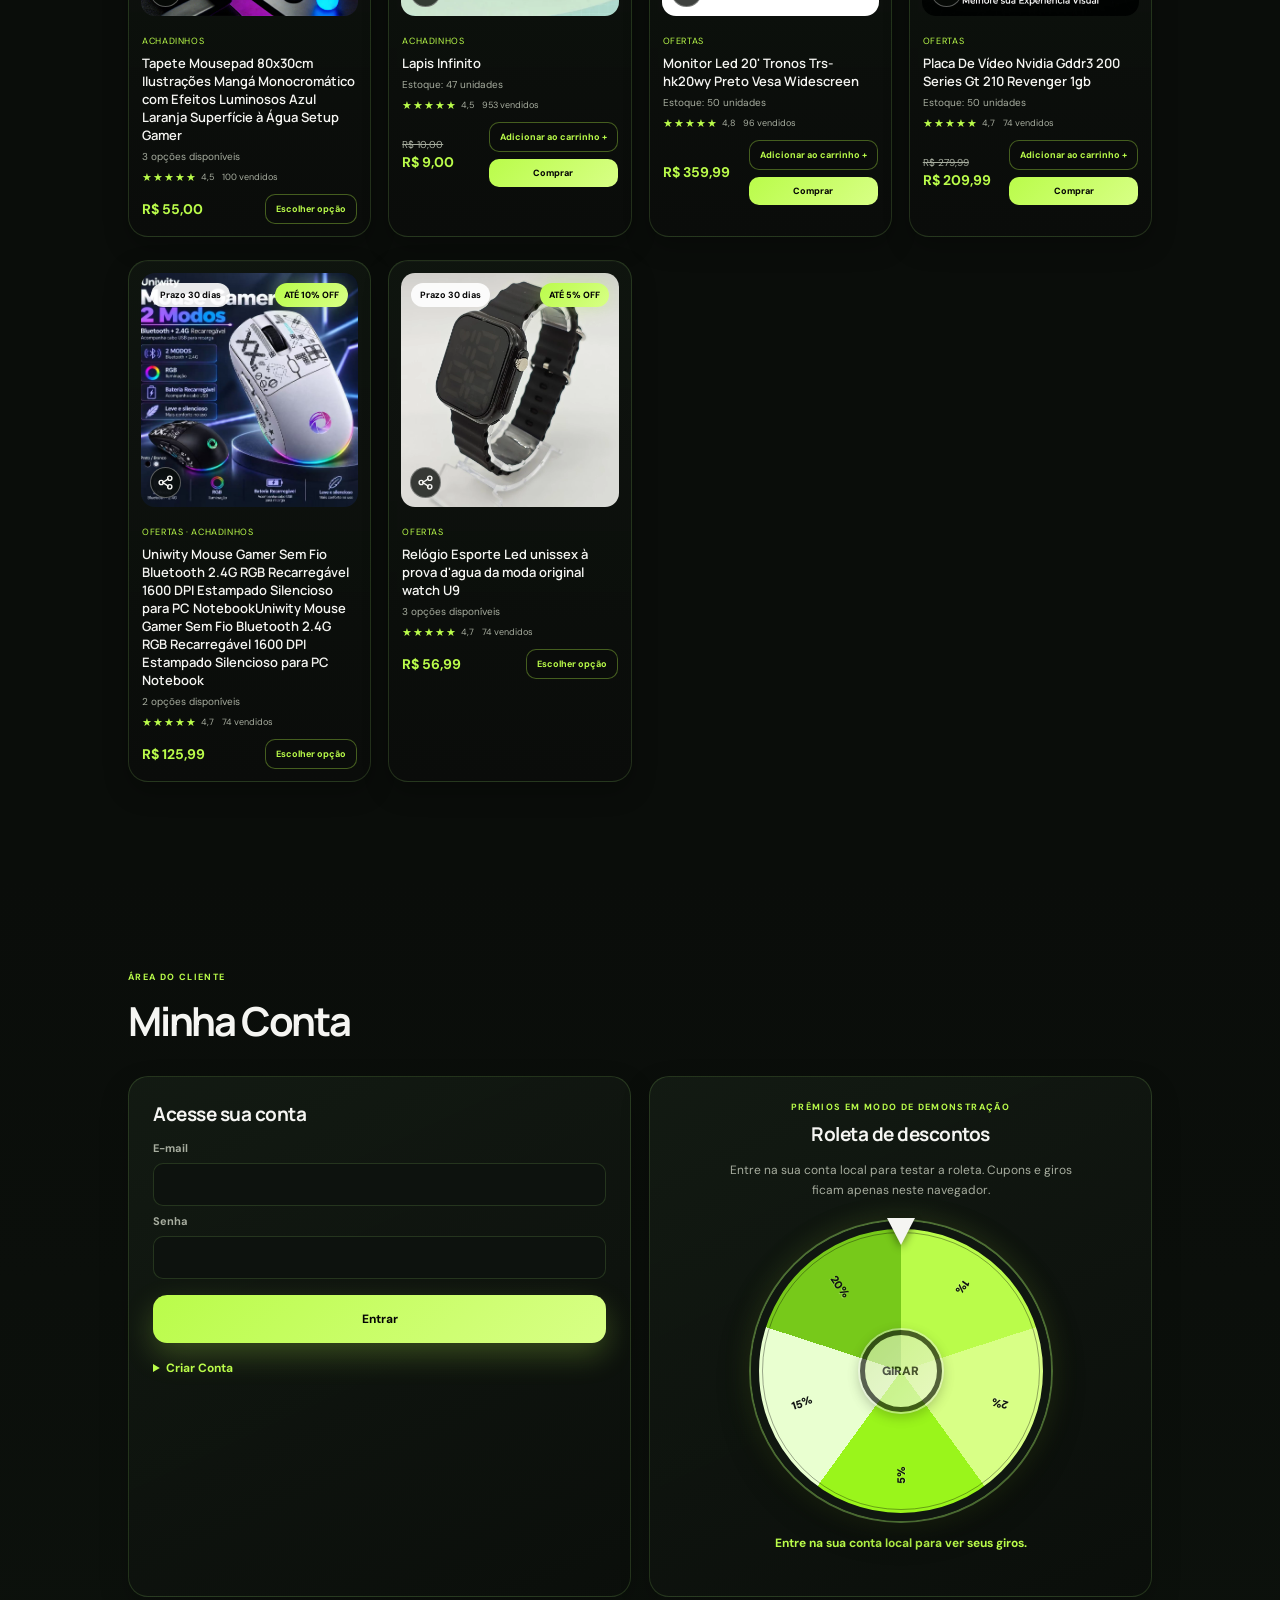
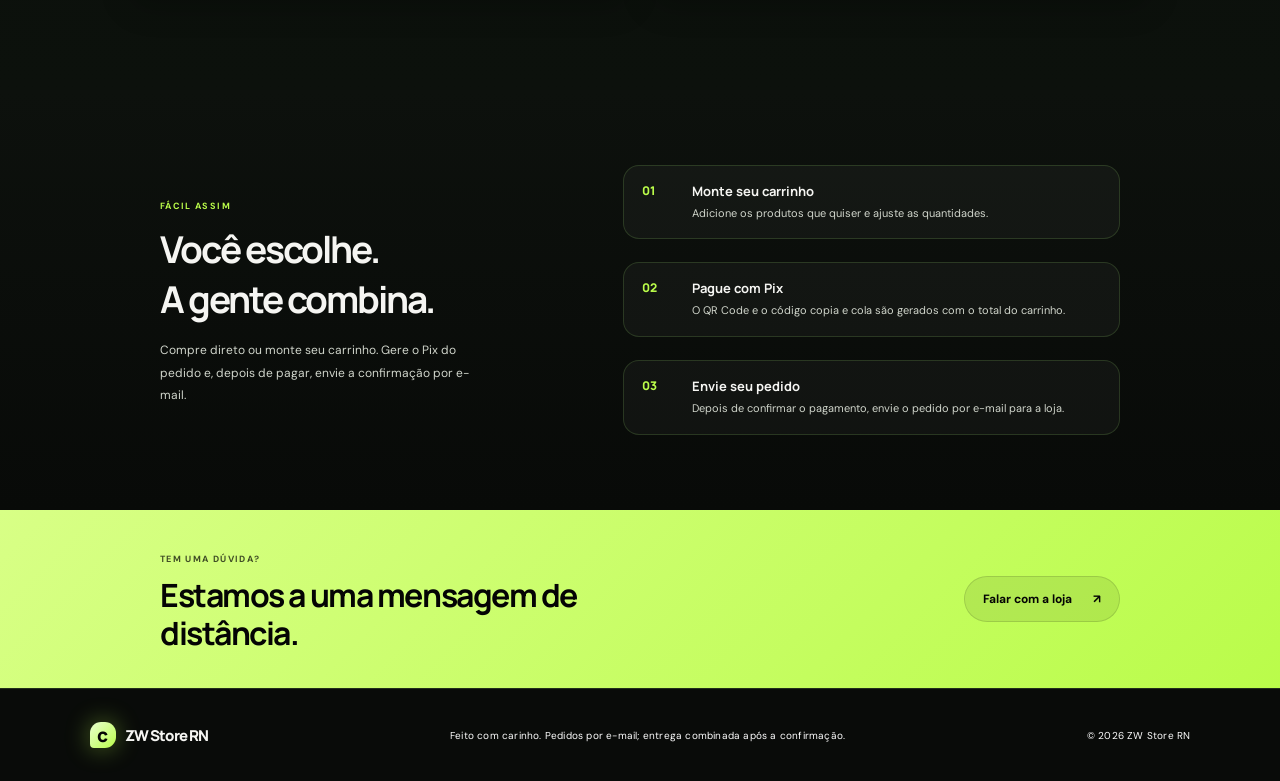
==== commit c38fd38b: "Atualização_2.9" ====
--- a/index.html
+++ b/index.html
@@ -248,10 +248,9 @@
       <section class="account-section section-wrap" id="conta" aria-labelledby="account-title">
         <div class="account-heading">
           <div>
-            <span class="eyebrow">ÁREA DO CLIENTE · MODO LOCAL</span>
+            <span class="eyebrow">ÁREA DO CLIENTE</span>
             <h2 id="account-title">Minha Conta</h2>
           </div>
-          <p>Esta versão de demonstração salva informações somente neste navegador. Não é uma autenticação segura nem sincroniza contas entre dispositivos.</p>
         </div>
         <div class="account-grid">
           <section class="account-card" aria-labelledby="account-access-title">
@@ -265,7 +264,7 @@
                 <button class="checkout-button" type="submit">Entrar</button>
               </form>
               <details class="account-register">
-                <summary>Criar uma conta local de demonstração</summary>
+                <summary>Criar Conta</summary>
                 <form id="account-register-form" class="account-form">
                   <label for="account-register-name">Nome</label>
                   <input id="account-register-name" name="name" type="text" autocomplete="name" maxlength="80" required />
@@ -277,14 +276,27 @@
                 </form>
               </details>
               <p class="account-status" id="account-auth-status" role="status"></p>
-              <p class="account-limitation">Recuperação de senha e envio de comprovante não estão disponíveis sem servidor/e-mail automático. Não use uma senha real.</p>
             </div>
             <div id="account-profile" hidden>
               <p><strong>Nome:</strong> <span id="account-profile-name"></span></p>
               <p><strong>E-mail:</strong> <span id="account-profile-email"></span></p>
               <p><strong>Assinatura:</strong> <span id="account-subscription-status"></span></p>
               <p><strong>Giros disponíveis:</strong> <span id="account-spins"></span></p>
-              <a class="account-secondary-button subscription-email-link" id="subscription-email-link">Preparar e-mail sobre assinatura</a>
+              <div class="account-signup-email" id="account-signup-email">
+                <p>Para avisar a loja, abra o e-mail pronto com seu nome e e-mail e toque em Enviar. Sua senha não será incluída.</p>
+                <a class="account-secondary-button" id="account-signup-email-link">Enviar cadastro à loja</a>
+              </div>
+              <button class="account-secondary-button" id="subscription-open" type="button">Contratar assinatura · R$ 19,99/mês</button>
+              <section class="subscription-payment" id="subscription-payment" hidden aria-labelledby="subscription-payment-title">
+                <h4 id="subscription-payment-title">Assinatura mensal · R$ 19,99</h4>
+                <p>Faça o Pix abaixo. Depois, envie o comprovante por e-mail para conferência manual. O pagamento não ativa a assinatura automaticamente.</p>
+                <img class="pix-qr-code" id="subscription-pix-qr" alt="" width="240" height="240" />
+                <label class="pix-code-label" for="subscription-pix-code">Código Pix copia e cola</label>
+                <textarea class="pix-code" id="subscription-pix-code" readonly rows="4" aria-label="Código Pix da assinatura"></textarea>
+                <button class="copy-pix-button" id="subscription-copy-pix" type="button">Copiar Pix da assinatura</button>
+                <a class="account-secondary-button" id="subscription-send-proof">Preparar e-mail e anexar comprovante</a>
+                <p class="payment-notice" id="subscription-payment-status" role="status"></p>
+              </section>
               <button class="account-secondary-button" id="account-logout" type="button">Sair da conta local</button>
             </div>
           </section>
@@ -294,7 +306,7 @@
             <p class="wheel-intro">Entre na sua conta local para testar a roleta. Cupons e giros ficam apenas neste navegador.</p>
             <div class="wheel-wrap">
               <span class="wheel-pointer" aria-hidden="true"></span>
-              <div class="discount-wheel" id="discount-wheel" aria-label="Roleta com cupons de 1%, 2%, 5%, 15% e 20%">
+              <div class="discount-wheel" id="discount-wheel" aria-label="Roleta com cinco faixas iguais: 1%, 2%, 5%, 15% e 20%">
                 <div class="wheel-labels" id="wheel-labels" aria-hidden="true"></div>
                 <button class="wheel-spin-button" id="wheel-spin" type="button">GIRAR</button>
               </div>
@@ -307,12 +319,30 @@
             <h3>Histórico de giros</h3>
             <div class="account-history-list" id="account-spin-history"></div>
           </section>
-          <section class="account-card account-wide account-admin" aria-labelledby="admin-title">
-            <span class="eyebrow">ADMINISTRAÇÃO LOCAL · SEM PROTEÇÃO</span>
-            <h3 id="admin-title">Painel administrativo de demonstração</h3>
-            <p class="account-limitation">Este painel não é exclusivo nem protegido: qualquer pessoa com acesso ao site neste navegador pode alterar os dados. Não use para aprovar pagamentos reais ou controlar clientes.</p>
-            <label for="admin-user-search">Pesquisar conta por nome ou e-mail</label>
-            <input id="admin-user-search" type="search" autocomplete="off" />
+          <section class="account-card account-wide account-admin" id="account-admin-panel" hidden aria-labelledby="admin-title">
+            <div class="admin-dashboard-heading">
+              <div>
+                <span class="eyebrow">ZW STORE · ADMINISTRAÇÃO</span>
+                <h3 id="admin-title">Painel do administrador</h3>
+              </div>
+              <span class="admin-account-badge">Conta da loja</span>
+            </div>
+            <div class="admin-overview" aria-label="Resumo das contas">
+              <article><span>Contas cadastradas</span><strong id="admin-total-users">0</strong></article>
+              <article><span>Assinaturas ativas</span><strong id="admin-active-subscriptions">0</strong></article>
+              <article><span>Giros disponíveis</span><strong id="admin-total-spins">0</strong></article>
+            </div>
+            <div class="admin-search-row">
+              <label for="admin-user-search">Buscar cliente</label>
+              <input id="admin-user-search" type="search" placeholder="Nome ou e-mail" autocomplete="off" />
+              <label class="admin-filter-label" for="admin-subscription-filter">Assinatura</label>
+              <select id="admin-subscription-filter">
+                <option value="all">Todas</option>
+                <option value="active">Ativas</option>
+                <option value="inactive">Inativas</option>
+              </select>
+            </div>
+            <p class="admin-data-notice">A lista mostra apenas contas salvas neste navegador. Para definir o status e os giros de cada e-mail no código, edite CUSTOMER_ENTITLEMENTS em account-system.js e incremente revision. Essa configuração fica pública no site.</p>
             <div class="admin-user-list" id="admin-user-list"></div>
             <div id="admin-user-details" hidden>
               <h4 id="admin-selected-name"></h4>
--- a/style.css
+++ b/style.css
@@ -595,6 +595,16 @@
 .account-secondary-button { min-height: 39px; padding: 9px 13px; border: 1px solid var(--line-strong); border-radius: 10px; color: var(--green); background: rgba(186,252,74,.06); font-size: 11px; font-weight: 700; cursor: pointer; }
 .account-secondary-button:hover { background: rgba(186,252,74,.13); }
 .account-secondary-button:disabled { cursor: not-allowed; opacity: .55; }
+.account-signup-email { display: grid; gap: 6px; margin: 0 0 12px; }
+.account-signup-email[hidden] { display: none; }
+.account-signup-email p { margin: 0; color: var(--muted); font-size: 10px; line-height: 1.5; }
+.account-signup-email a { display: inline-flex; align-items: center; justify-content: center; justify-self: start; text-decoration: none; }
+.subscription-payment { display: grid; justify-items: center; gap: 12px; margin-top: 16px; padding: 16px 12px; border: 1px solid var(--line); border-radius: 14px; text-align: center; }
+.subscription-payment[hidden] { display: none; }
+.subscription-payment h4 { margin: 0; color: var(--white); font-size: 15px; }
+.subscription-payment > p { margin: 0; color: var(--muted); font-size: 10px; line-height: 1.6; }
+.subscription-payment .payment-notice { color: var(--muted); font-size: 10px; line-height: 1.5; }
+.subscription-payment > a { display: flex; align-items: center; justify-content: center; text-align: center; text-decoration: none; }
 .wheel-card { display: flex; flex-direction: column; align-items: center; text-align: center; }
 .wheel-card .eyebrow { margin-bottom: 8px; }
 .wheel-intro { max-width: 360px; }
@@ -631,6 +641,19 @@
 .cart-coupon-field { display: grid; gap: 6px; margin-top: 13px; }
 .cart-coupon-field select { cursor: pointer; }
 .cart-coupon-field select option { color: var(--white); background: var(--panel); }
+.admin-dashboard-heading { display: flex; align-items: center; justify-content: space-between; gap: 16px; }
+.admin-dashboard-heading h3 { margin: 7px 0 0; font-size: 24px; }
+.admin-account-badge { padding: 8px 11px; border: 1px solid var(--line-strong); border-radius: 999px; color: var(--green); background: rgba(186,252,74,.07); font-size: 10px; font-weight: 700; white-space: nowrap; }
+.admin-overview { display: grid; grid-template-columns: repeat(3, minmax(0, 1fr)); gap: 10px; margin: 20px 0; }
+.admin-overview article { display: grid; gap: 7px; padding: 14px; border: 1px solid var(--line); border-radius: 13px; background: rgba(0,0,0,.2); }
+.admin-overview article span { color: var(--muted); font-size: 10px; }
+.admin-overview article strong { color: var(--green); font-family: Manrope, sans-serif; font-size: 24px; }
+.admin-search-row { display: grid; grid-template-columns: minmax(0, 1fr) 150px; align-items: center; gap: 8px 12px; }
+.admin-search-row label { color: var(--muted); font-size: 11px; font-weight: 700; }
+.admin-search-row input, .admin-search-row select { width: 100%; min-height: 42px; padding: 9px 11px; border: 1px solid var(--line); border-radius: 10px; outline: 0; color: var(--white); background: var(--panel-3); font: inherit; font-size: 11px; }
+.admin-search-row input:focus, .admin-search-row select:focus { border-color: var(--green); box-shadow: 0 0 0 3px rgba(186,252,74,.1); }
+.admin-search-row select option { color: var(--white); background: var(--panel); }
+.admin-data-notice { margin: 12px 0 0 !important; color: #ffcfad !important; font-size: 10px !important; line-height: 1.5 !important; }
 
 @media (max-width: 800px) {
   .account-section { padding-right: 7%; padding-left: 7%; }
@@ -647,6 +670,12 @@
   .account-trigger { padding: 9px 10px; gap: 0; font-size: 9px; }
   .site-header .brand-name { font-size: 15px; }
   .site-header .brand-icon { width: 27px; height: 27px; }
+  .admin-overview { gap: 6px; }
+  .admin-overview article { padding: 10px 8px; }
+  .admin-overview article span { font-size: 9px; }
+  .admin-overview article strong { font-size: 20px; }
+  .admin-search-row { grid-template-columns: minmax(0, 1fr); }
+  .admin-filter-label { margin-top: 6px; }
 }
 @media (prefers-reduced-motion: reduce) {
   .discount-wheel { transition-duration: .01ms; }
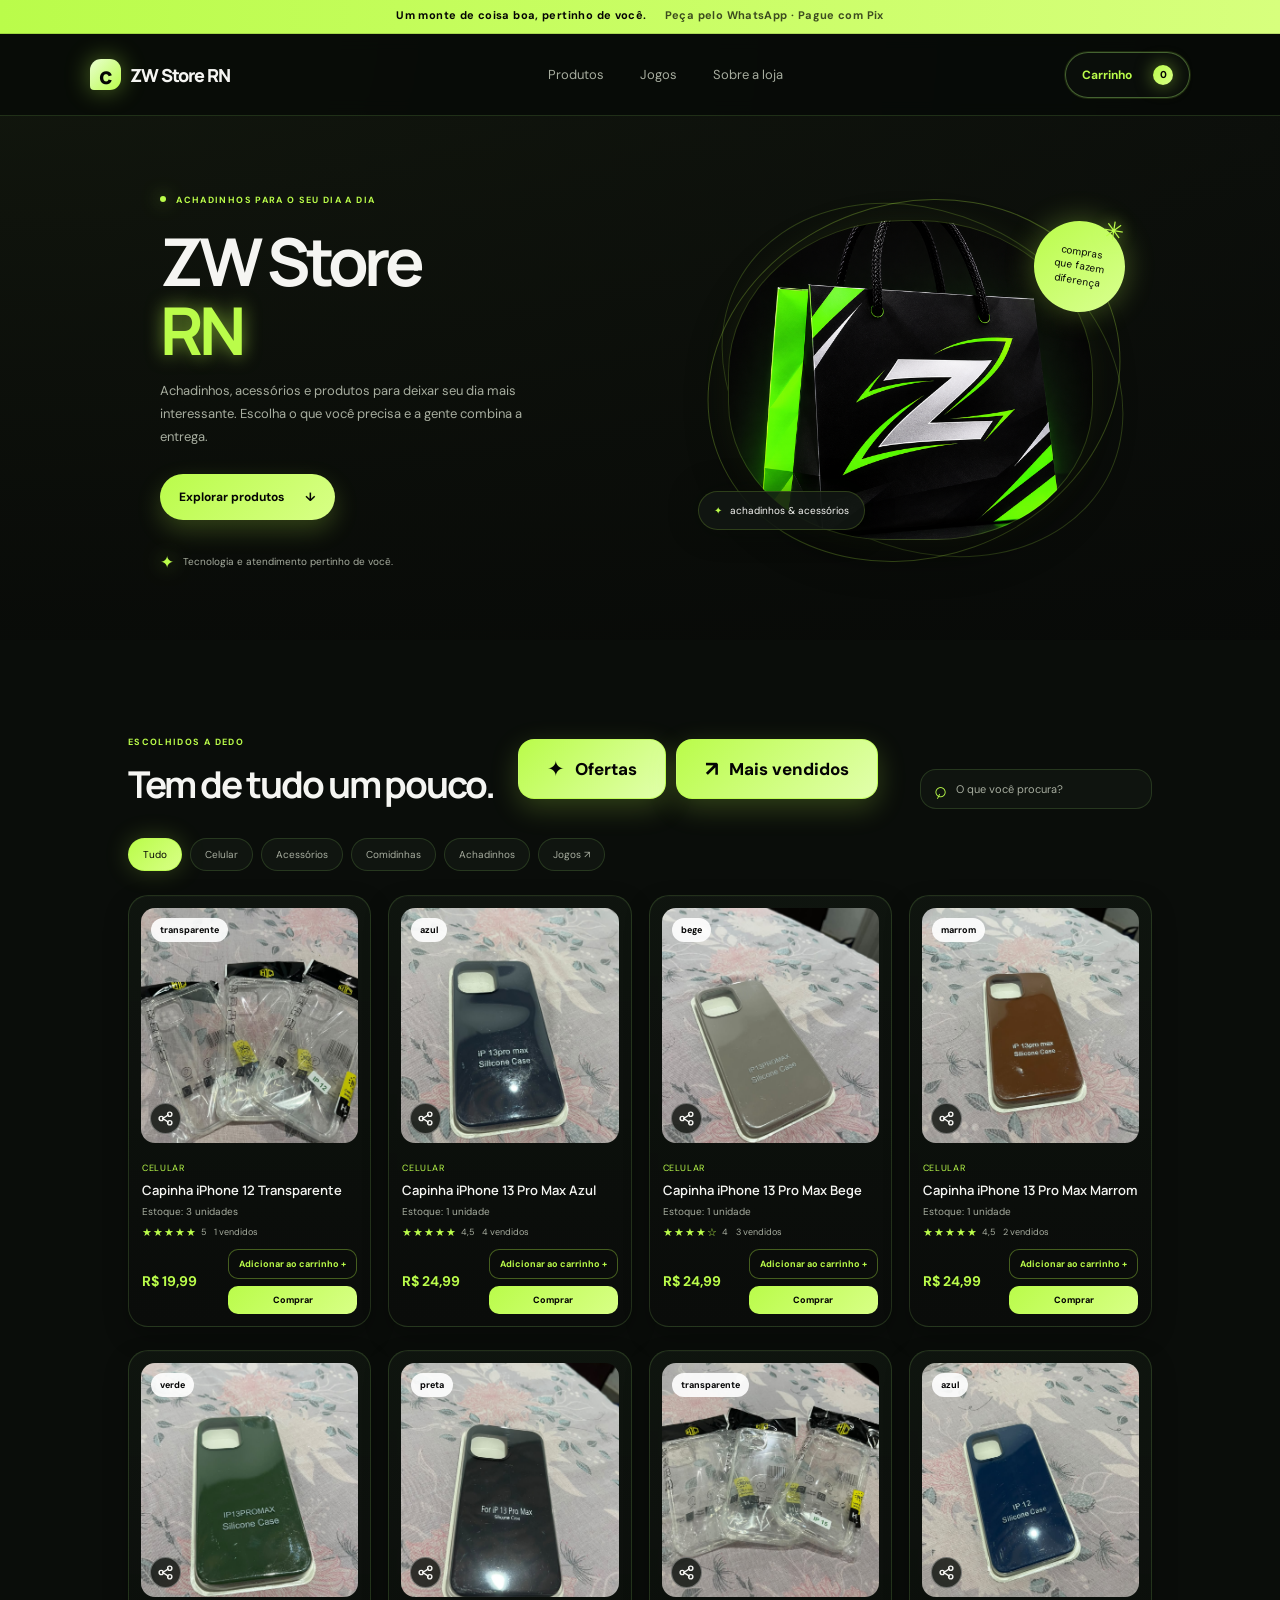
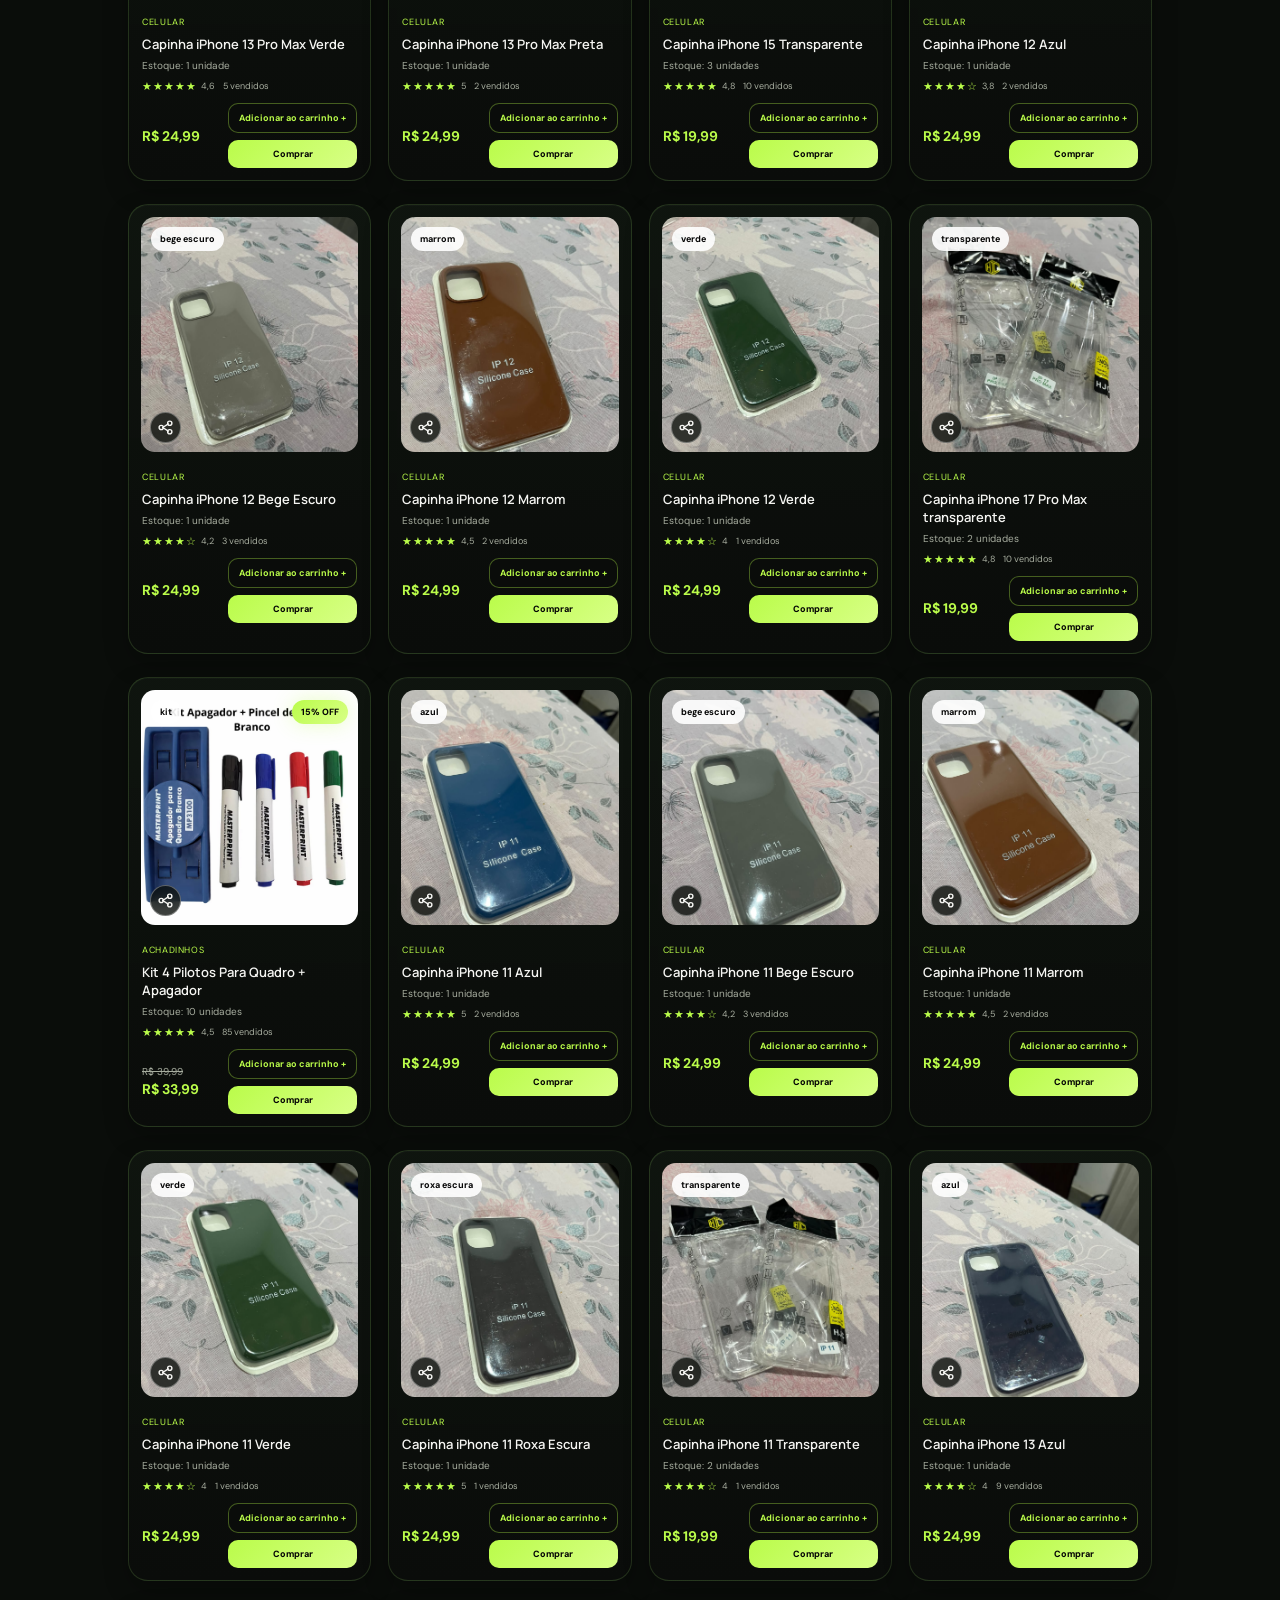
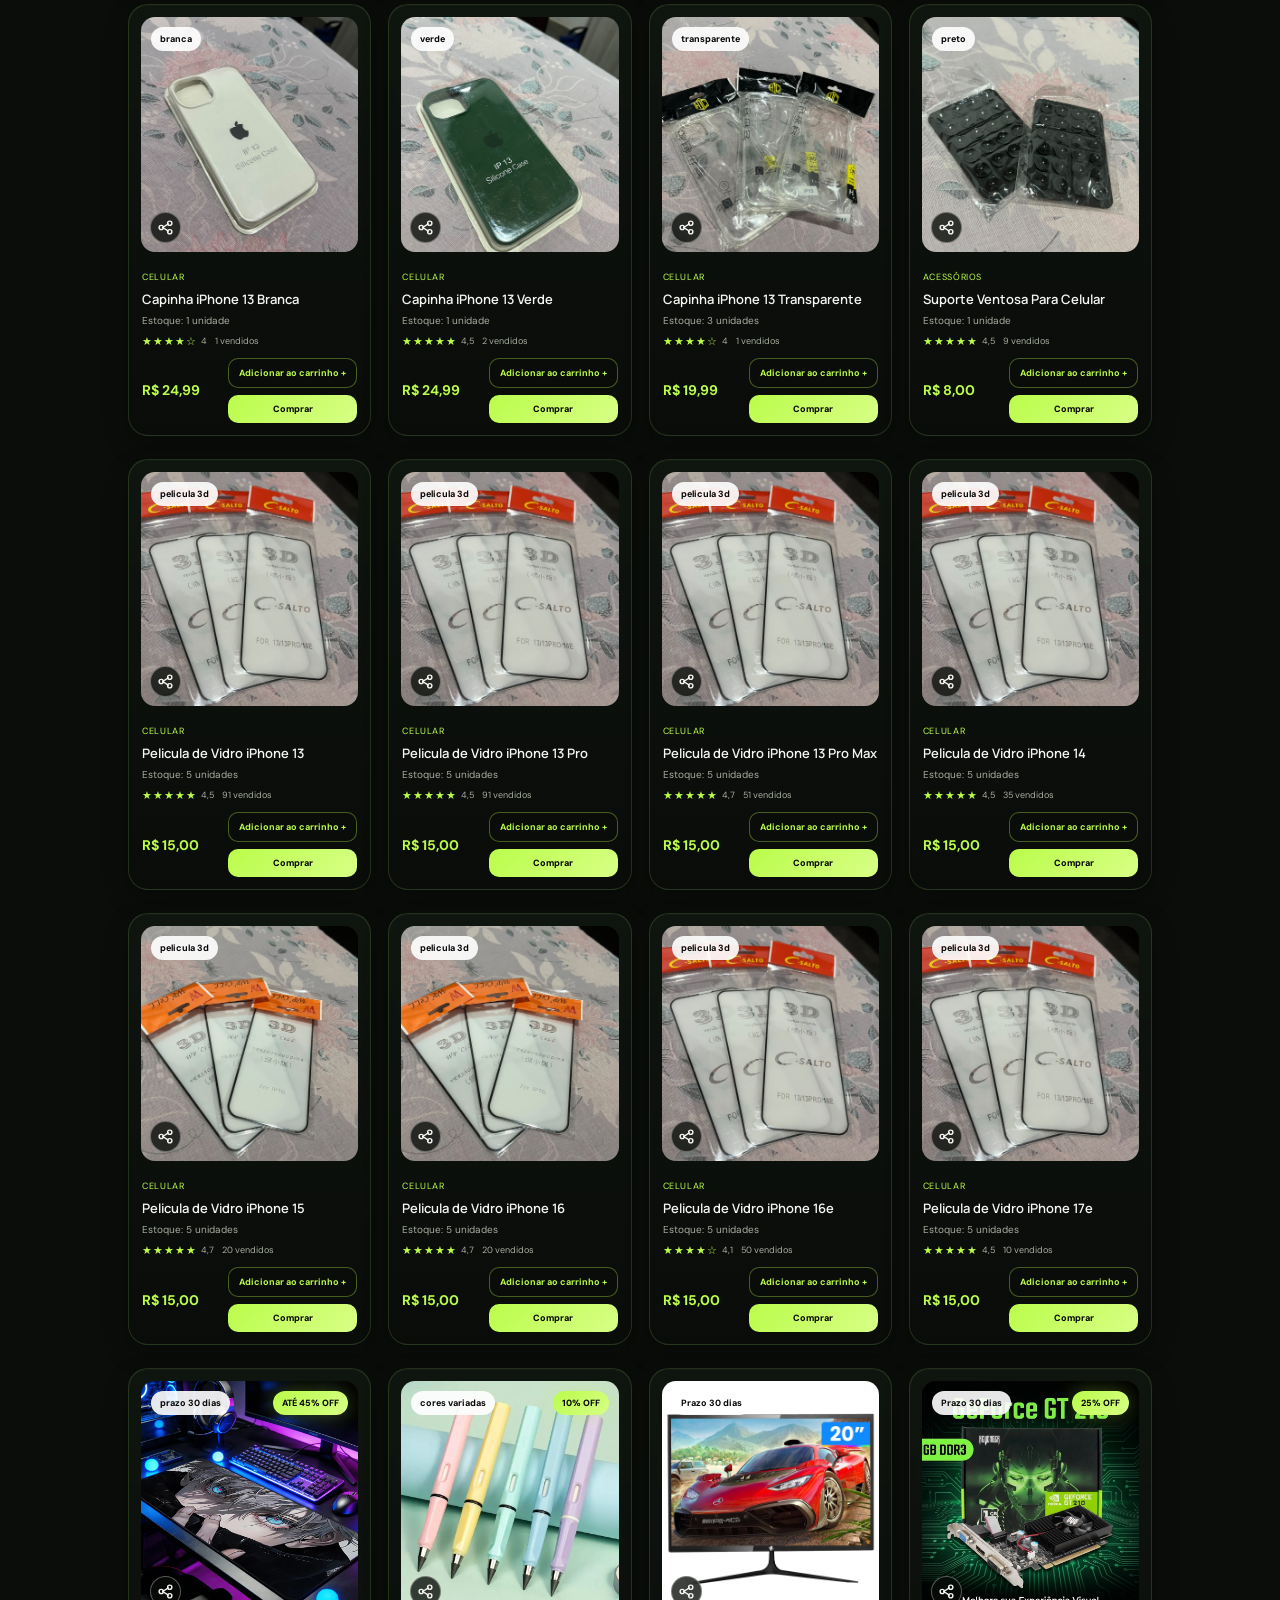
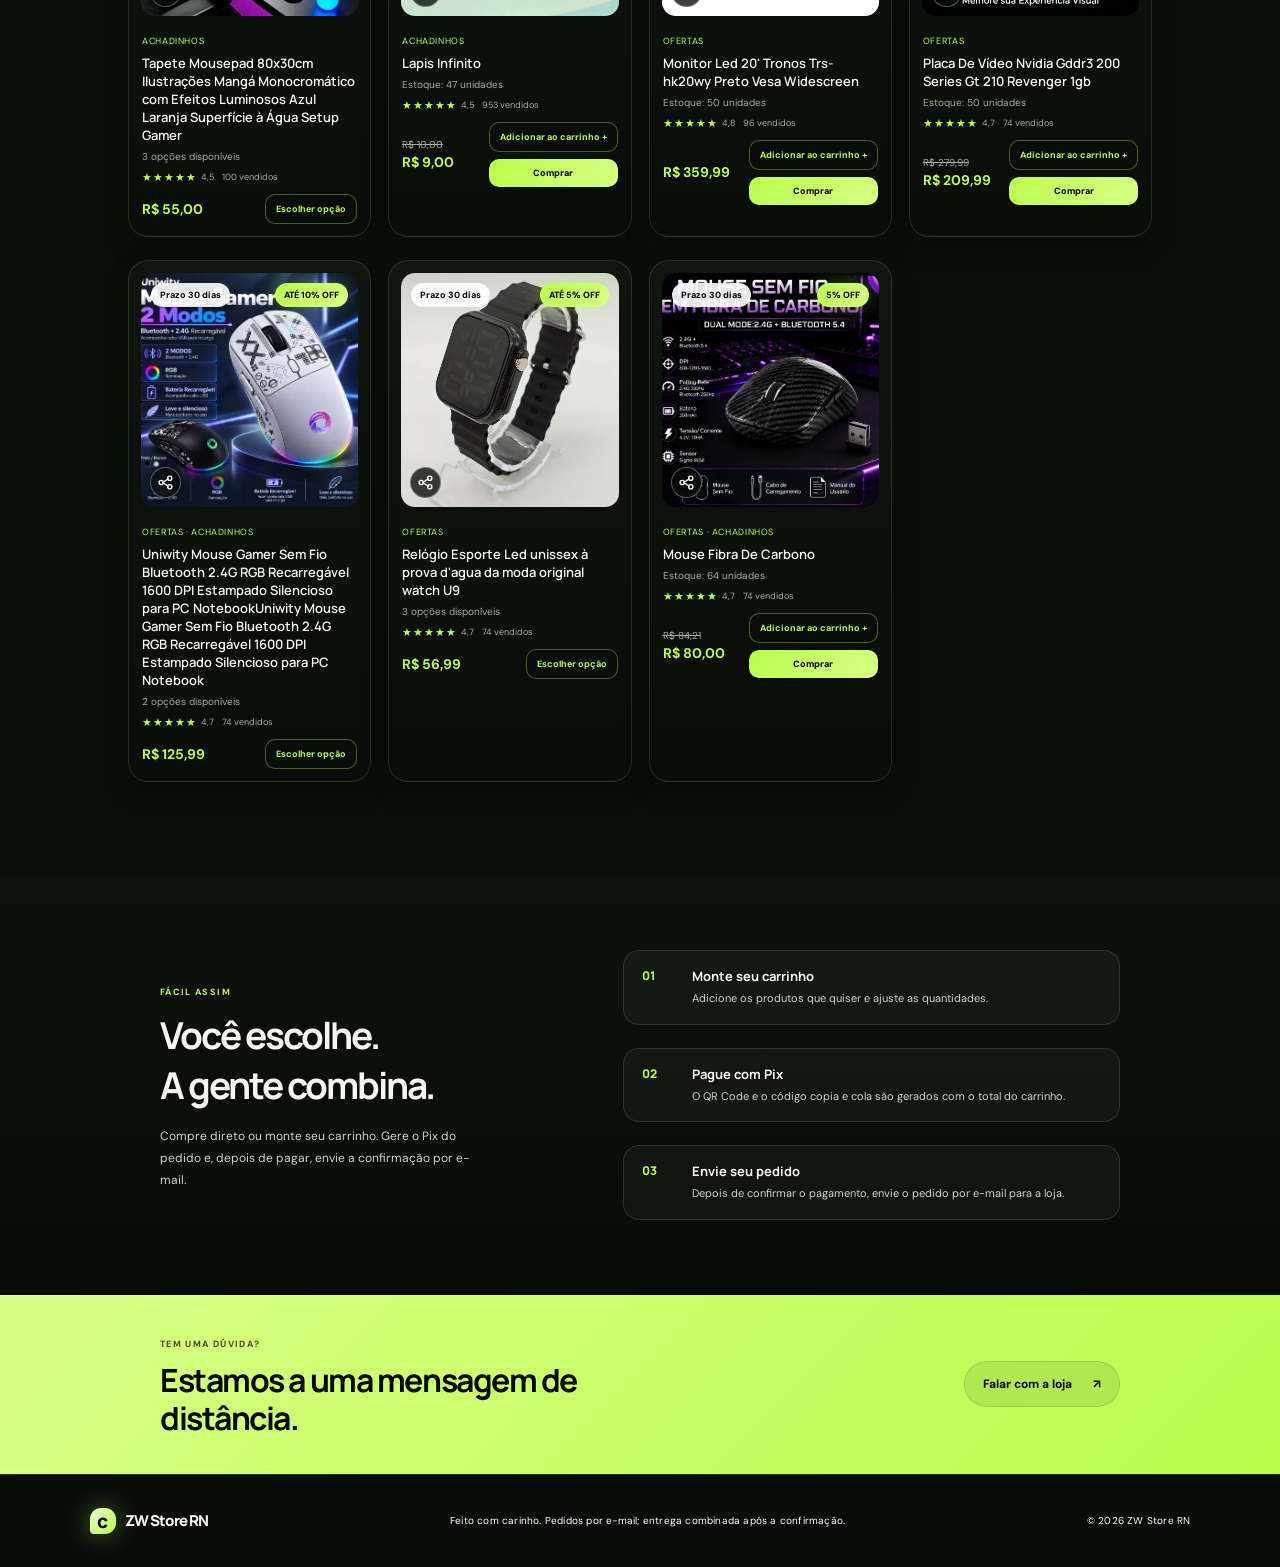
==== commit 91eca275: "me perdi" ====
--- a/index.html
+++ b/index.html
@@ -16,7 +16,7 @@
       rel="stylesheet"
     />
     <link rel="stylesheet" href="style.css" />
-    <script src="account-system.js" defer></script>
+    <!-- <script src="account-system.js" defer></script> -->
     <script src="app.js" defer></script>
   </head>
   <body>
@@ -33,10 +33,10 @@
       <nav class="main-nav" aria-label="Navegação principal">
         <a href="#produtos">Produtos</a>
         <a href="./jogos.html">Jogos</a>
-        <a href="#conta">Minha Conta</a>
+        <!-- <a href="#conta">Minha Conta</a> -->
         <a href="#sobre">Sobre a loja</a>
       </nav>
-      <a class="header-cta account-trigger" href="#conta">Minha Conta</a>
+      <!-- <a class="header-cta account-trigger" href="#conta">Minha Conta</a> -->
       <button class="header-cta cart-trigger" id="cart-open" type="button" aria-haspopup="dialog" aria-controls="cart-dialog">
         Carrinho <span class="cart-count" id="cart-count">0</span>
       </button>
@@ -103,7 +103,12 @@
           <button class="product-detail-close" id="product-detail-close" type="button" aria-label="Fechar detalhes do produto">×</button>
           <div class="product-detail-image-wrap">
             <img class="product-detail-image" id="product-detail-image" alt="" />
+            <video class="product-detail-video" id="product-detail-video" controls playsinline preload="metadata" hidden aria-label="Vídeo do produto"></video>
             <span class="product-detail-discount-badge" id="product-detail-discount-badge" hidden></span>
+            <button class="product-detail-image-nav product-detail-image-previous" id="product-detail-image-previous" type="button" aria-label="Mídia anterior" hidden>‹</button>
+            <button class="product-detail-image-nav product-detail-image-next" id="product-detail-image-next" type="button" aria-label="Próxima mídia" hidden>›</button>
+            <span class="product-detail-image-count" id="product-detail-image-count" aria-live="polite" hidden></span>
+            <div class="product-detail-thumbnails" id="product-detail-thumbnails" role="group" aria-label="Fotos e vídeos do produto" hidden></div>
             <button class="share-product-button" id="product-detail-share" type="button" aria-label="Compartilhar este produto" title="Ícone de compartilhamento de Dave Gandy (Icon-Icons.com)"><svg class="share-icon" viewBox="0 0 24 24" aria-hidden="true"><path d="M8 12 16 7M8 12l8 5" /><circle cx="6" cy="12" r="3" /><circle cx="18" cy="6" r="3" /><circle cx="18" cy="18" r="3" /></svg></button>
           </div>
           <div class="product-detail-content">
@@ -193,13 +198,13 @@
             <div class="cart-discount" id="cart-volume-discount-row" hidden><span id="cart-volume-discount-label"></span><strong id="cart-volume-discount"></strong></div>
             <div class="cart-total"><span>Total dos produtos</span><strong id="cart-total"></strong></div>
             <p class="cart-promotion-hint" id="cart-discount-hint" hidden></p>
-            <label class="cart-coupon-field" for="cart-coupon-select">
+            <!-- <label class="cart-coupon-field" for="cart-coupon-select">
               Cupom da sua conta
               <select id="cart-coupon-select">
                 <option value="">Não usar cupom</option>
               </select>
             </label>
-            <div class="cart-discount" id="account-coupon-row" hidden><span id="account-coupon-label">Cupom</span><strong id="account-coupon-discount"></strong></div>
+            <div class="cart-discount" id="account-coupon-row" hidden><span id="account-coupon-label">Cupom</span><strong id="account-coupon-discount"></strong></div> -->
             <p>Entrega combinada pelo WhatsApp.</p>
             <form class="customer-form" id="customer-form" hidden>
               <h3>Dados para o pedido</h3>
@@ -245,7 +250,7 @@
         </section>
       </div>
 
-      <section class="account-section section-wrap" id="conta" aria-labelledby="account-title">
+      <!-- <section class="account-section section-wrap" id="conta" aria-labelledby="account-title">
         <div class="account-heading">
           <div>
             <span class="eyebrow">ÁREA DO CLIENTE</span>
@@ -368,7 +373,7 @@
             <p class="account-status" id="admin-status" role="status"></p>
           </section>
         </div>
-      </section>
+      </section> -->
 
       <section class="how-it-works" id="sobre">
         <div class="how-copy">
--- a/style.css
+++ b/style.css
@@ -486,8 +486,24 @@
 .product-detail-backdrop { position: fixed; inset: 0; z-index: 12; display: grid; place-items: center; padding: 20px; background: rgba(0, 0, 0, .78); }
 .product-detail-backdrop[hidden] { display: none; }
 .product-detail-dialog { position: relative; width: min(100%, 760px); max-height: min(90vh, 760px); display: grid; grid-template-columns: minmax(0, 1fr) minmax(0, 1fr); overflow-y: auto; border: 1px solid var(--line-strong); border-radius: 22px; color: var(--white); background: #0b0f0c; box-shadow: 0 24px 80px rgba(0, 0, 0, .65); }
-.product-detail-image-wrap { position: relative; width: 100%; height: min(70vh, 560px); min-height: 0; align-self: start; background: var(--panel); }
+.product-detail-image-wrap { position: relative; width: 100%; height: min(70vh, 560px); min-height: 0; align-self: start; overflow: hidden; background: var(--panel); }
 .product-detail-image { display: block; width: 100%; height: 100%; object-fit: contain; }
+.product-detail-image[hidden],
+.product-detail-video[hidden] { display: none; }
+.product-detail-video { display: block; width: 100%; height: 100%; background: #000; object-fit: contain; }
+.product-detail-image-nav { position: absolute; top: 50%; z-index: 2; display: grid; width: 38px; height: 48px; place-items: center; transform: translateY(-50%); border: 1px solid rgba(255,255,255,.2); border-radius: 12px; color: var(--white); background: rgba(0,0,0,.62); font: inherit; font-size: 32px; line-height: 1; cursor: pointer; }
+.product-detail-image-nav:hover { border-color: var(--green); color: var(--green); }
+.product-detail-image-nav[hidden] { display: none; }
+.product-detail-image-previous { left: 12px; }
+.product-detail-image-next { right: 12px; }
+.product-detail-image-count { position: absolute; bottom: 76px; left: 50%; z-index: 2; transform: translateX(-50%); padding: 5px 9px; border-radius: 999px; color: var(--white); background: rgba(0,0,0,.72); font-size: 11px; }
+.product-detail-image-count[hidden] { display: none; }
+.product-detail-thumbnails { position: absolute; right: 12px; bottom: 12px; left: 12px; z-index: 2; display: flex; gap: 7px; overflow-x: auto; padding: 5px; border-radius: 12px; background: rgba(0,0,0,.62); scrollbar-color: var(--green) transparent; }
+.product-detail-thumbnails[hidden] { display: none; }
+.product-detail-thumbnail { flex: 0 0 48px; width: 48px; height: 48px; overflow: hidden; padding: 0; border: 1px solid rgba(255,255,255,.3); border-radius: 8px; background: var(--panel); cursor: pointer; }
+.product-detail-thumbnail[aria-pressed="true"] { border: 2px solid var(--green); }
+.product-detail-thumbnail img { display: block; width: 100%; height: 100%; object-fit: cover; }
+.product-detail-thumbnail-video { display: grid; width: 100%; height: 100%; place-items: center; color: var(--green); background: linear-gradient(135deg, #171d17, #080a08); font-size: 19px; }
 .product-detail-discount-badge { position: absolute; top: 16px; right: 16px; z-index: 1; padding: 8px 11px; border-radius: 999px; color: var(--black); background: linear-gradient(135deg, var(--green), #d8ff86); font-size: 12px; font-weight: 800; box-shadow: 0 0 20px rgba(186, 252, 74, .3); }
 .product-detail-discount-badge[hidden] { display: none; }
 .product-detail-content { display: flex; flex-direction: column; justify-content: center; gap: 14px; padding: 38px 30px; }
@@ -561,6 +577,9 @@
   .product-detail-backdrop { padding: 12px; }
   .product-detail-dialog { width: min(100%, 420px); max-height: 92vh; grid-template-columns: 1fr; }
   .product-detail-image-wrap { height: min(38vh, 290px); min-height: 0; }
+  .product-detail-thumbnails { right: 8px; bottom: 8px; left: 8px; gap: 5px; }
+  .product-detail-thumbnail { flex-basis: 42px; width: 42px; height: 42px; }
+  .product-detail-image-count { bottom: 66px; }
   .product-detail-content { gap: 10px; padding: 22px; }
   .product-detail-content h2 { padding-right: 28px; font-size: 22px; }
   .product-detail-description { font-size: 12px; }
